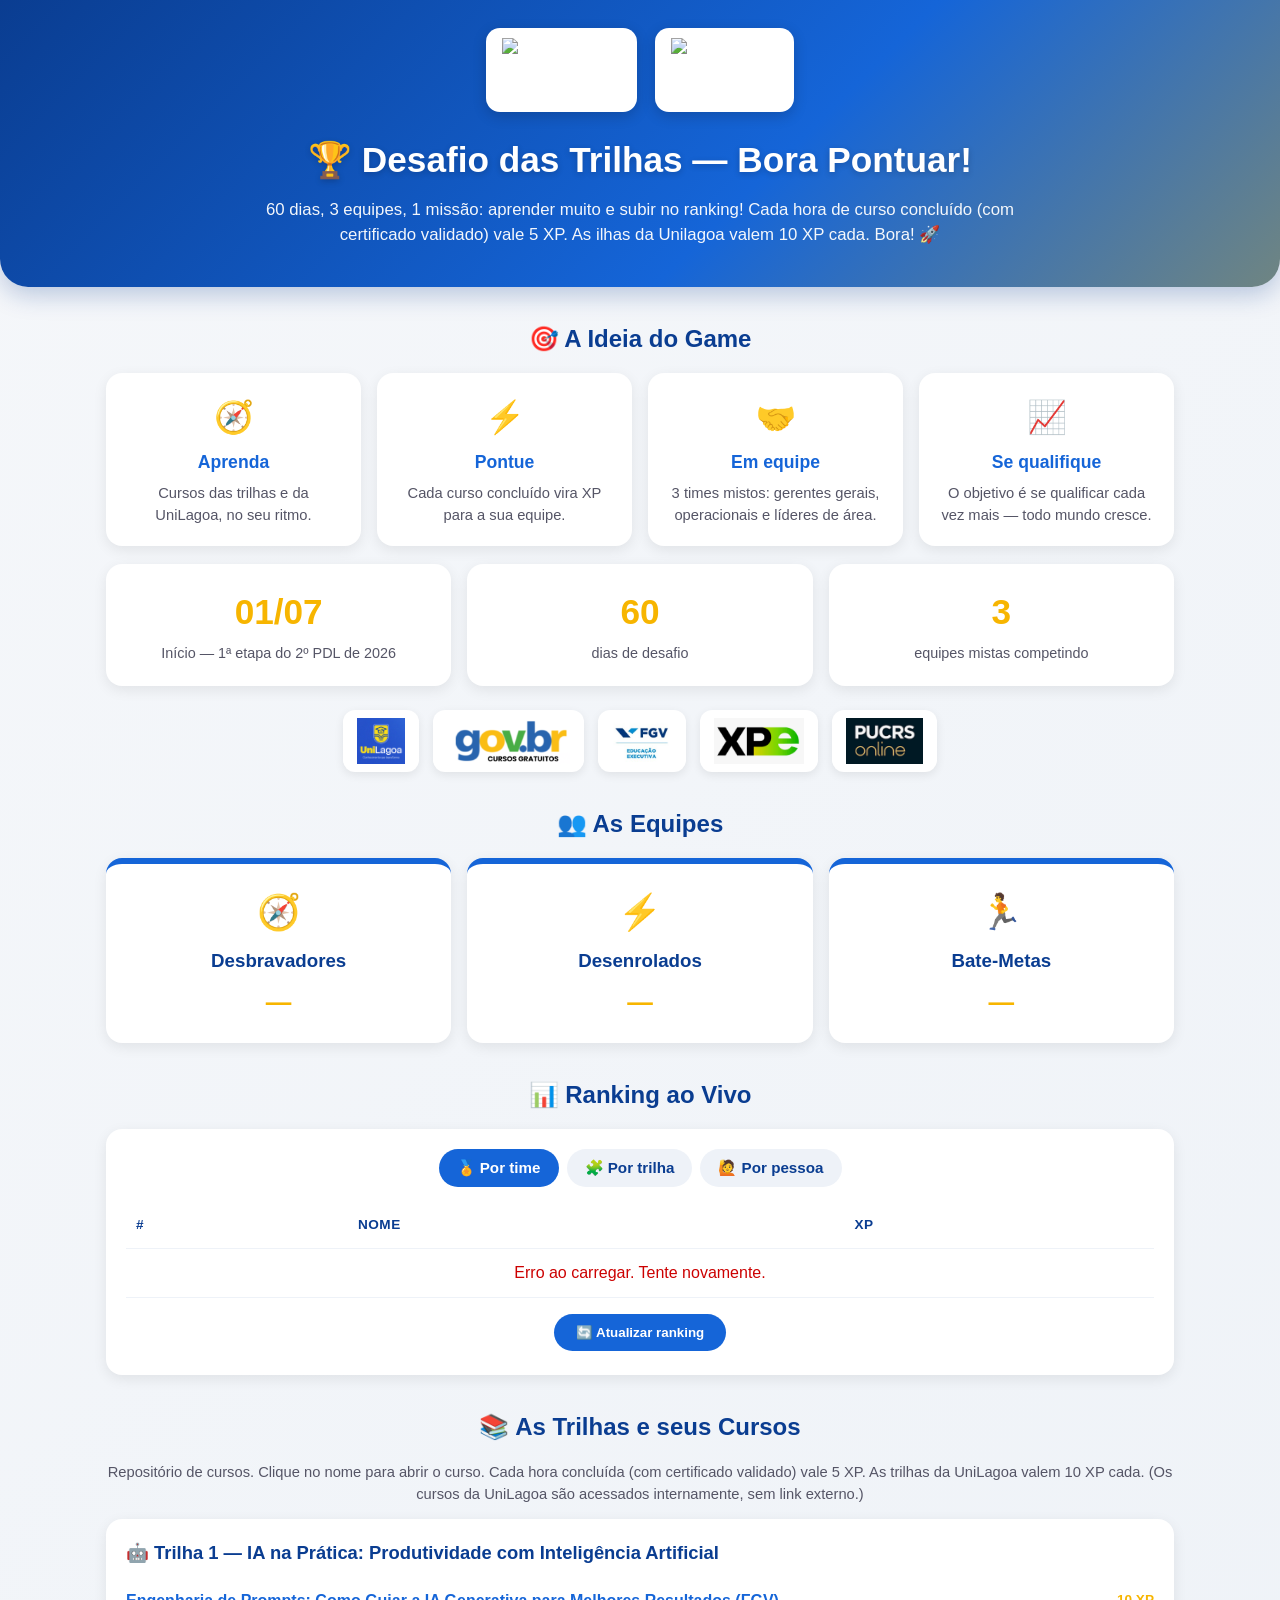
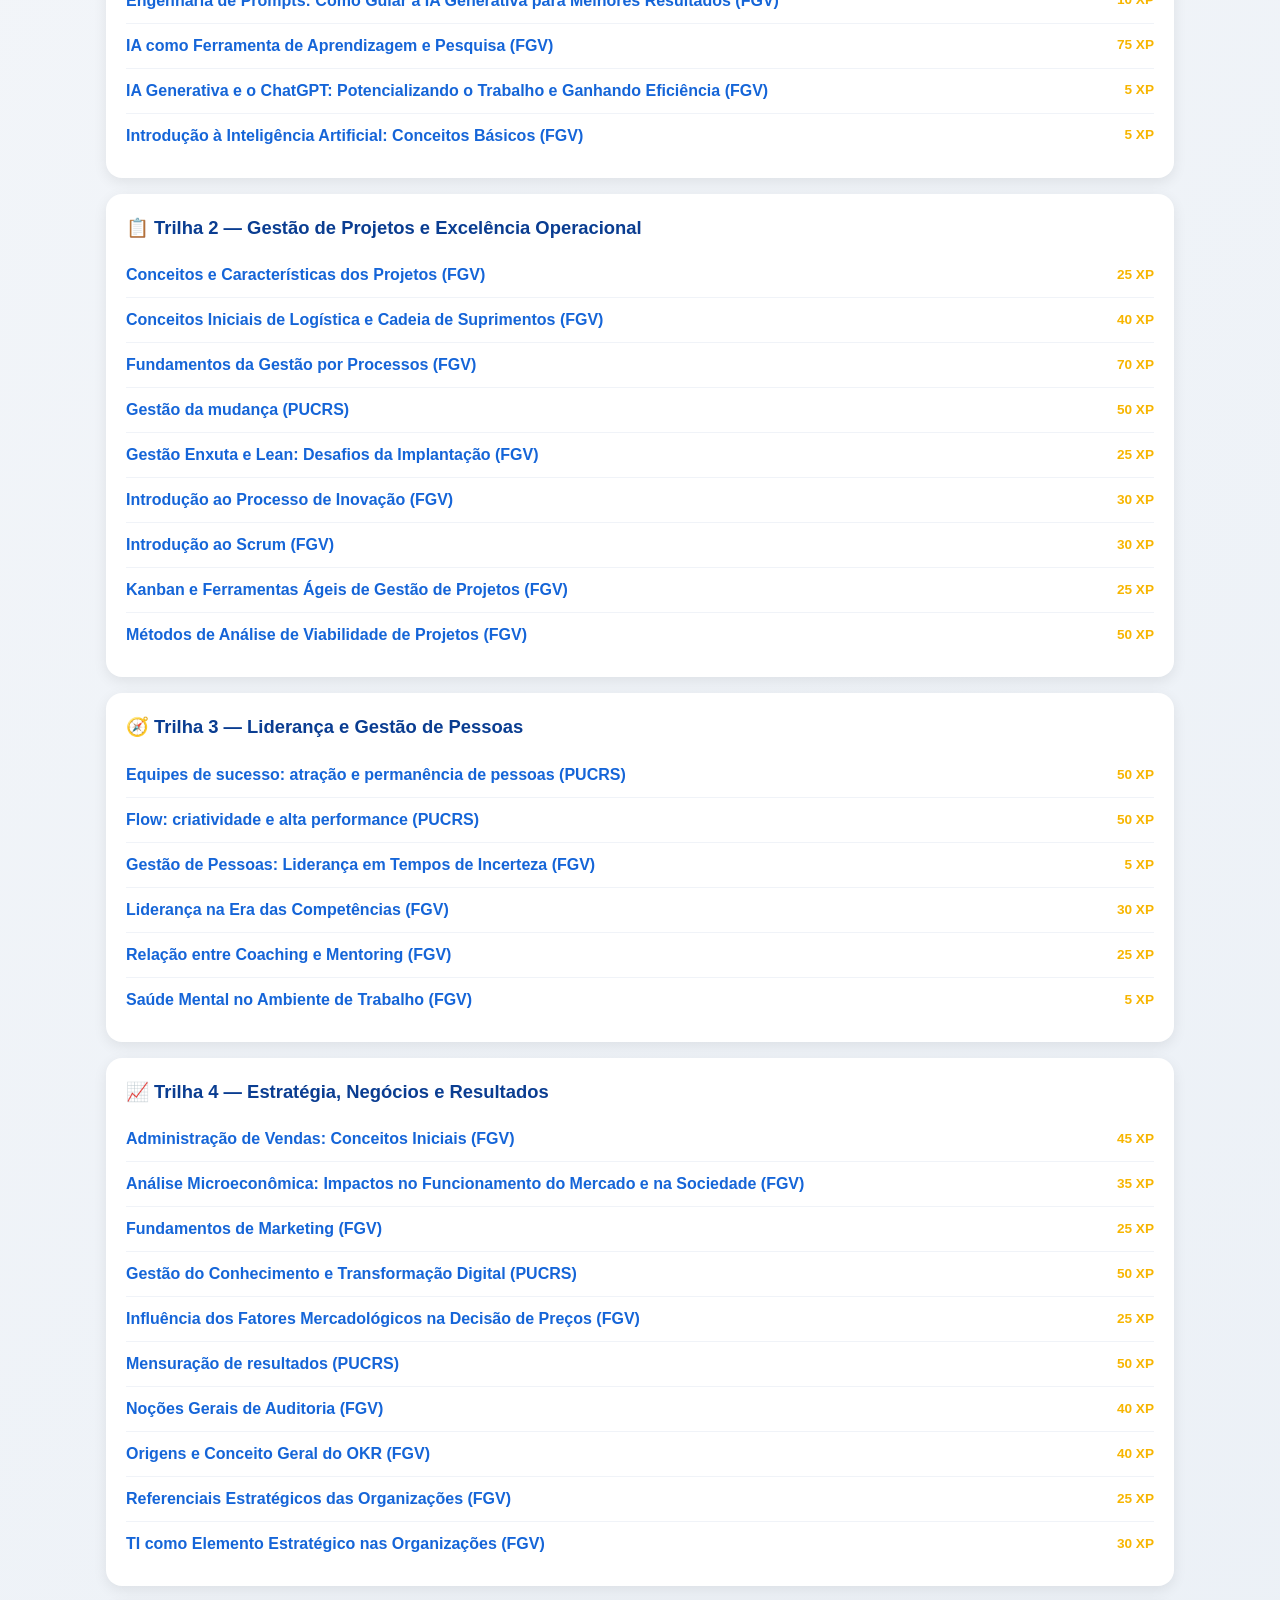
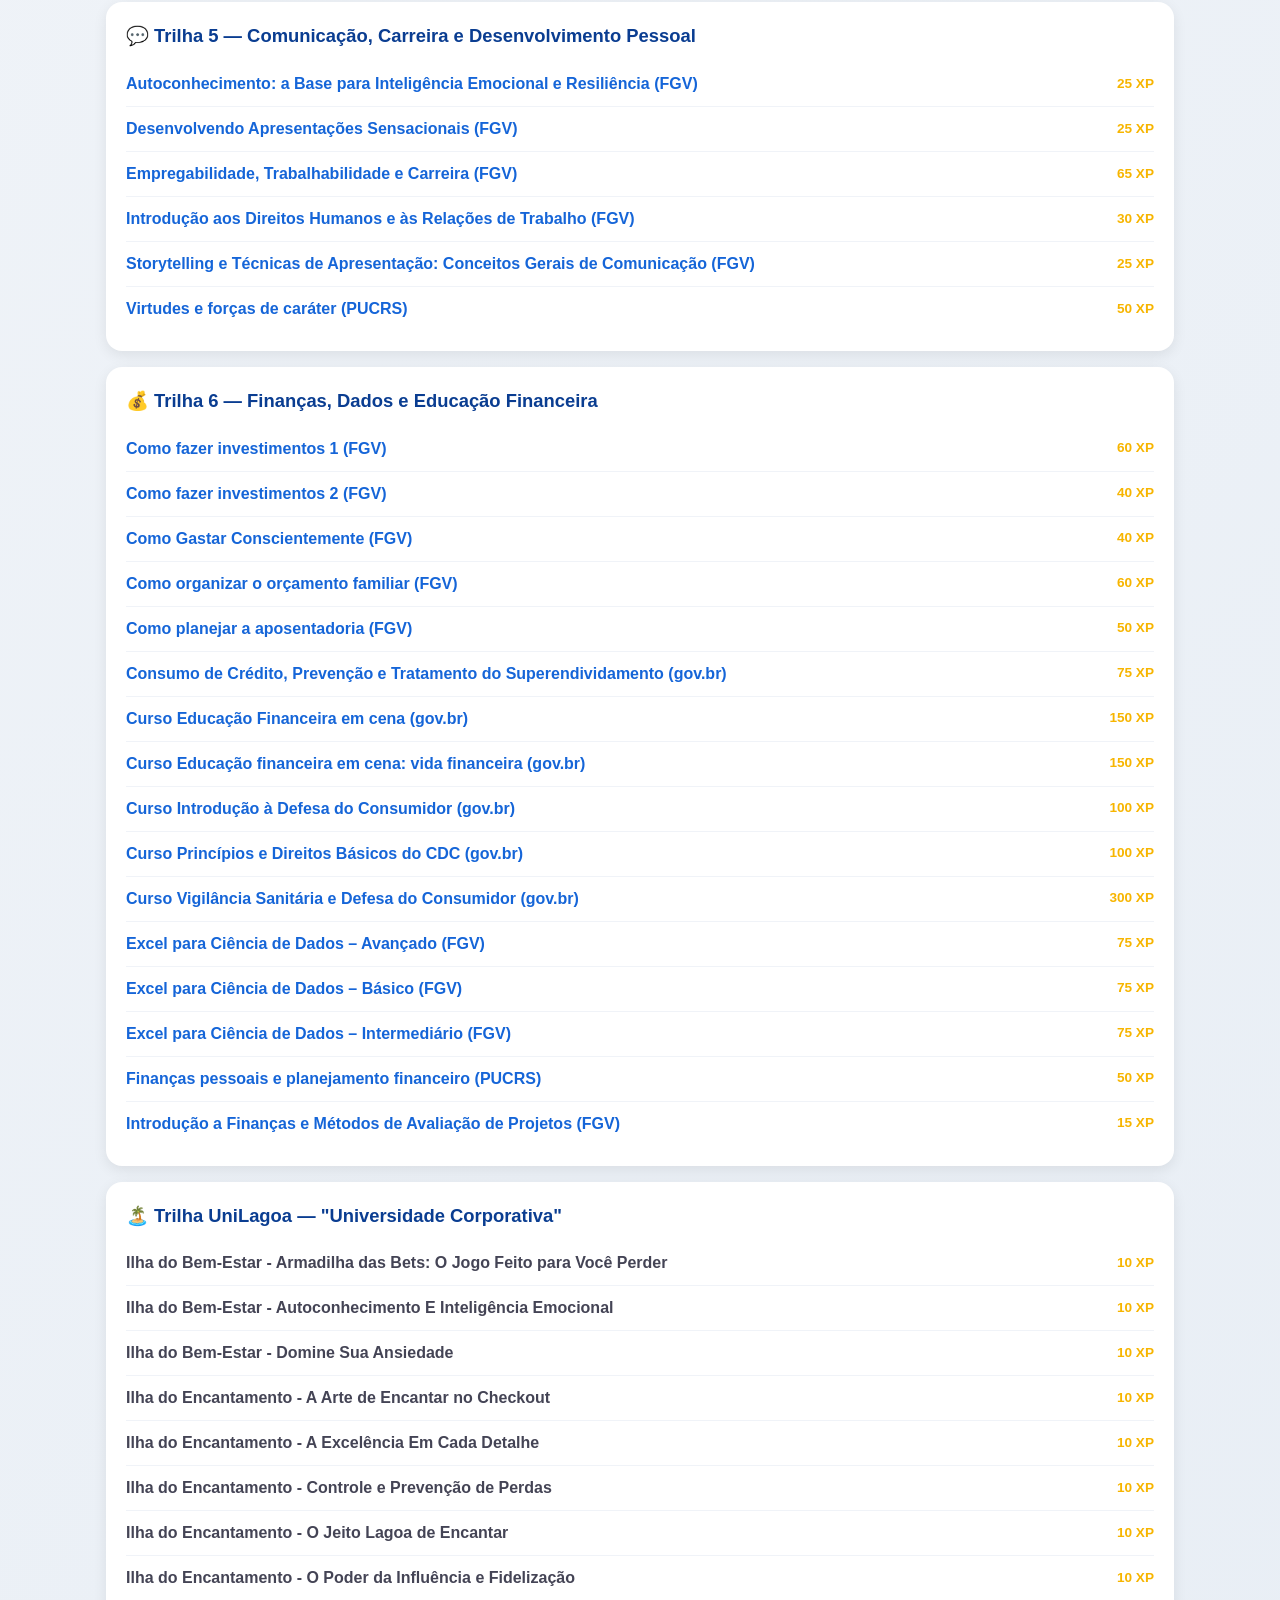
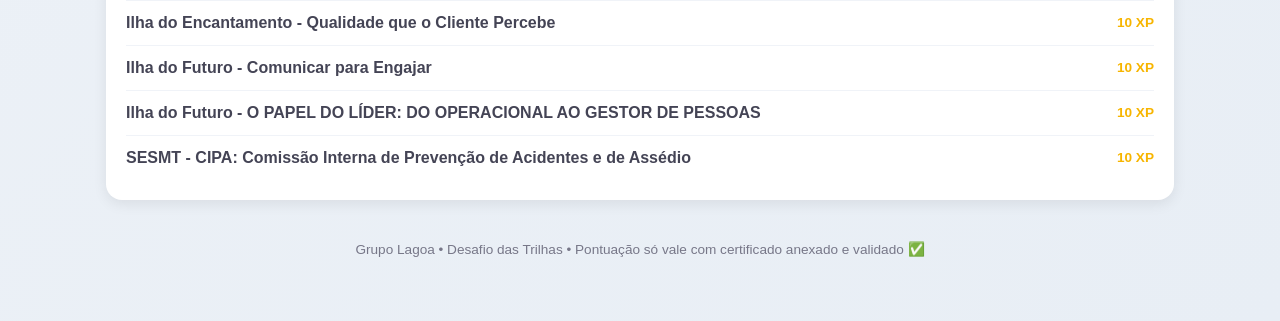
==== Gamificacao_Trilhas.html @ 9380355b "Update Gamificacao_Trilhas.html" ====
<!DOCTYPE html>
<html lang="pt-BR">
<head>
<meta charset="UTF-8">
<meta name="viewport" content="width=device-width, initial-scale=1.0">
<title>🏆 Desafio das Trilhas — Bora Pontuar!</title>
<style>
  * { margin:0; padding:0; box-sizing:border-box; }
  body { font-family:'Segoe UI',Tahoma,Geneva,Verdana,sans-serif; background:linear-gradient(135deg,#f5f7fa 0%,#e8eef5 100%); color:#1f2d3d; line-height:1.5; }
  .wrap { max-width:1100px; margin:0 auto; padding:0 16px 60px; }
  .hero { background:linear-gradient(135deg,#0a3d91 0%,#1565d8 60%,#f7b500 160%); color:#fff; padding:28px 16px 40px; text-align:center; border-radius:0 0 28px 28px; box-shadow:0 8px 24px rgba(10,61,145,.25); }
  .logos-topo { display:flex; justify-content:center; align-items:center; gap:18px; flex-wrap:wrap; margin-bottom:22px; }
  .logos-topo .box { background:#fff; border-radius:14px; padding:10px 16px; box-shadow:0 4px 14px rgba(0,0,0,.18); display:flex; align-items:center; }
  .logos-topo img { height:64px; width:auto; display:block; }
  .hero h1 { font-size:2.2rem; margin-bottom:10px; text-shadow:0 2px 6px rgba(0,0,0,.2); }
  .hero p { font-size:1.05rem; max-width:760px; margin:0 auto; opacity:.95; }
  section { margin-top:34px; }
  h2 { font-size:1.5rem; color:#0a3d91; margin-bottom:16px; text-align:center; }
  .cards { display:grid; grid-template-columns:repeat(auto-fit,minmax(200px,1fr)); gap:16px; }
  .card { background:#fff; border-radius:16px; padding:20px; box-shadow:0 4px 14px rgba(0,0,0,.08); text-align:center; transition:transform .15s; }
  .card:hover { transform:translateY(-4px); }
  .card .ico { font-size:2rem; }
  .card h3 { color:#1565d8; margin:8px 0 6px; font-size:1.1rem; }
  .card p { font-size:.92rem; color:#556; }
  .nums { display:grid; grid-template-columns:repeat(3,1fr); gap:16px; text-align:center; }
  .num { background:#fff; border-radius:16px; padding:22px 12px; box-shadow:0 4px 14px rgba(0,0,0,.08); }
  .num .big { font-size:2.2rem; font-weight:800; color:#f7b500; }
  .num .lbl { font-size:.9rem; color:#556; margin-top:4px; }
  .marcas { display:flex; justify-content:center; align-items:center; gap:14px; flex-wrap:wrap; margin-top:24px; }
  .marca { background:#fff; border-radius:12px; padding:8px 14px; box-shadow:0 3px 10px rgba(0,0,0,.08); display:flex; align-items:center; min-height:60px; }
  .marca img { height:46px; width:auto; display:block; }
  .equipes { display:grid; grid-template-columns:repeat(auto-fit,minmax(220px,1fr)); gap:16px; }
  .eq { background:#fff; border-radius:16px; padding:22px; text-align:center; box-shadow:0 4px 14px rgba(0,0,0,.08); border-top:6px solid #1565d8; }
  .eq .ico { font-size:2.2rem; }
  .eq h3 { color:#0a3d91; margin:8px 0; }
  .eq .xp { font-size:1.6rem; font-weight:800; color:#f7b500; }
  .rank-box { background:#fff; border-radius:16px; padding:20px; box-shadow:0 4px 14px rgba(0,0,0,.08); }
  .tabs { display:flex; gap:8px; justify-content:center; margin-bottom:16px; flex-wrap:wrap; }
  .tab { background:#eef2f8; border:none; padding:10px 18px; border-radius:20px; cursor:pointer; font-weight:600; color:#0a3d91; font-size:.95rem; }
  .tab.ativo { background:#1565d8; color:#fff; }
  table { width:100%; border-collapse:collapse; }
  th,td { padding:12px 10px; text-align:left; border-bottom:1px solid #eef2f8; }
  th { color:#0a3d91; font-size:.85rem; text-transform:uppercase; letter-spacing:.5px; }
  td.xp { font-weight:700; color:#f7b500; text-align:right; }
  .atualizar { display:block; margin:16px auto 4px; background:#1565d8; color:#fff; border:none; padding:11px 22px; border-radius:22px; cursor:pointer; font-weight:600; }
  .atu-info { text-align:center; font-size:.82rem; color:#889; }
  .trilha { background:#fff; border-radius:16px; padding:20px; box-shadow:0 4px 14px rgba(0,0,0,.08); margin-bottom:16px; }
  .trilha h3 { color:#0a3d91; margin-bottom:12px; font-size:1.15rem; }
  .curso { display:flex; justify-content:space-between; align-items:center; padding:10px 0; border-bottom:1px solid #f0f3f8; gap:12px; }
  .curso:last-child { border-bottom:none; }
  .curso a { color:#1565d8; text-decoration:none; font-weight:600; }
  .curso a:hover { text-decoration:underline; }
  .curso .nolink { color:#445; font-weight:600; }
  .curso .pts { font-size:.85rem; color:#f7b500; font-weight:700; white-space:nowrap; }
  .obs { font-size:.92rem; color:#556; text-align:center; margin-bottom:14px; }
  footer { text-align:center; margin-top:40px; font-size:.85rem; color:#778; }
</style>
</head>
<body>
  <div class="hero">
    <div class="logos-topo">
      <div class="box"><img src="logo-lag-atacadao.png" alt="LAG Atacadão"></div>
      <div class="box"><img src="logo-super-lagoa.png" alt="Super Lagoa"></div>
    </div>
    <h1>🏆 Desafio das Trilhas — Bora Pontuar!</h1>
    <p>60 dias, 3 equipes, 1 missão: aprender muito e subir no ranking! Cada hora de curso concluído (com certificado validado) vale 5 XP. As ilhas da Unilagoa valem 10 XP cada. Bora! 🚀</p>
  </div>

  <div class="wrap">
    <section>
      <h2>🎯 A Ideia do Game</h2>
      <div class="cards">
        <div class="card"><div class="ico">🧭</div><h3>Aprenda</h3><p>Cursos das trilhas e da UniLagoa, no seu ritmo.</p></div>
        <div class="card"><div class="ico">⚡</div><h3>Pontue</h3><p>Cada curso concluído vira XP para a sua equipe.</p></div>
        <div class="card"><div class="ico">🤝</div><h3>Em equipe</h3><p>3 times mistos: gerentes gerais, operacionais e líderes de área.</p></div>
        <div class="card"><div class="ico">📈</div><h3>Se qualifique</h3><p>O objetivo é se qualificar cada vez mais — todo mundo cresce.</p></div>
      </div>
      <div class="nums" style="margin-top:18px">
        <div class="num"><div class="big">01/07</div><div class="lbl">Início — 1ª etapa do 2º PDL de 2026</div></div>
        <div class="num"><div class="big">60</div><div class="lbl">dias de desafio</div></div>
        <div class="num"><div class="big">3</div><div class="lbl">equipes mistas competindo</div></div>
      </div>
      <div class="marcas">
        <div class="marca"><img src="logo-unilagoa.png" alt="UniLagoa"></div>
        <div class="marca"><img src="logo-fgv.png" alt="FGV Educação Executiva"></div>
        <div class="marca"><img src="logo-govbr.png" alt="gov.br Cursos Gratuitos"></div>
        <div class="marca"><img src="logo-xp-educacao.png" alt="XP Educação"></div>
        <div class="marca"><img src="logo-pucrs.png" alt="PUCRS online"></div>
      </div>
    </section>

    <section>
      <h2>👥 As Equipes</h2>
      <div class="equipes">
        <div class="eq"><div class="ico">🧭</div><h3>Desbravadores</h3><div class="xp" id="card-Desbravadores">—</div></div>
        <div class="eq"><div class="ico">⚡</div><h3>Desenrolados</h3><div class="xp" id="card-Desenrolados">—</div></div>
        <div class="eq"><div class="ico">🏃</div><h3>Bate-Metas</h3><div class="xp" id="card-Bate-Metas">—</div></div>
      </div>
    </section>

    <section>
      <h2>📊 Ranking ao Vivo</h2>
      <div class="rank-box">
        <div class="tabs">
          <button class="tab ativo" id="tab-time" onclick="trocarAba('time')">🏅 Por time</button>
          <button class="tab" id="tab-trilha" onclick="trocarAba('trilha')">🧩 Por trilha</button>
          <button class="tab" id="tab-pessoa" onclick="trocarAba('pessoa')">🙋 Por pessoa</button>
        </div>
        <table>
          <thead><tr><th>#</th><th>Nome</th><th class="xp">XP</th></tr></thead>
          <tbody id="rank-corpo"><tr><td colspan="3" style="text-align:center;color:#889">Carregando ranking...</td></tr></tbody>
        </table>
        <button class="atualizar" onclick="carregarRanking()">🔄 Atualizar ranking</button>
        <div class="atu-info" id="atu-info"></div>
      </div>
    </section>

    <section>
      <h2>📚 As Trilhas e seus Cursos</h2>
      <p class="obs">Repositório de cursos. Clique no nome para abrir o curso. Cada hora concluída (com certificado validado) vale 5 XP. As trilhas da UniLagoa valem 10 XP cada. (Os cursos da UniLagoa são acessados internamente, sem link externo.)</p>

      <div class="trilha">
        <h3>🤖 Trilha 1 — IA na Prática: Produtividade com Inteligência Artificial</h3>
        <div class="curso"><a href="https://educacao-executiva.fgv.br/cursos/online/curta-media-duracao-online/engenharia-de-prompts-como-guiar-ia-generativa-para-melhores-resultados" target="_blank">Engenharia de Prompts: Como Guiar a IA Generativa para Melhores Resultados (FGV)</a><span class="pts">10 XP</span></div>
        <div class="curso"><a href="https://educacao-executiva.fgv.br/cursos/online/curta-media-duracao-online/ia-como-ferramenta-de-aprendizagem-e-pesquisa" target="_blank">IA como Ferramenta de Aprendizagem e Pesquisa (FGV)</a><span class="pts">75 XP</span></div>
        <div class="curso"><a href="https://educacao-executiva.fgv.br/cursos/online/curta-media-duracao-online/ia-generativa-e-o-chatgpt-potencializando-o-trabalho-e-ganhando-eficiencia" target="_blank">IA Generativa e o ChatGPT: Potencializando o Trabalho e Ganhando Eficiência (FGV)</a><span class="pts">5 XP</span></div>
        <div class="curso"><a href="https://educacao-executiva.fgv.br/cursos/online/curta-media-duracao-online/introducao-inteligencia-artificial-conceitos-basicos" target="_blank">Introdução à Inteligência Artificial: Conceitos Básicos (FGV)</a><span class="pts">5 XP</span></div>
      </div>

      <div class="trilha">
        <h3>📋 Trilha 2 — Gestão de Projetos e Excelência Operacional</h3>
        <div class="curso"><a href="https://educacao-executiva.fgv.br/cursos/online/curta-media-duracao-online/conceitos-e-caracteristicas-dos-projetos" target="_blank">Conceitos e Características dos Projetos (FGV)</a><span class="pts">25 XP</span></div>
        <div class="curso"><a href="https://educacao-executiva.fgv.br/cursos/online/curta-media-duracao-online/conceitos-iniciais-de-logistica-e-cadeia-de-suprimentos" target="_blank">Conceitos Iniciais de Logística e Cadeia de Suprimentos (FGV)</a><span class="pts">40 XP</span></div>
        <div class="curso"><a href="https://educacao-executiva.fgv.br/cursos/online/curta-media-duracao-online/fundamentos-da-gestao-por-processos" target="_blank">Fundamentos da Gestão por Processos (FGV)</a><span class="pts">70 XP</span></div>
        <div class="curso"><a href="https://online.pucrs.br/formacao-gratuita/gestao-da-mudanca" target="_blank">Gestão da mudança (PUCRS)</a><span class="pts">50 XP</span></div>
        <div class="curso"><a href="https://educacao-executiva.fgv.br/cursos/online/curta-media-duracao-online/gestao-enxuta-e-lean-desafios-da-implantacao" target="_blank">Gestão Enxuta e Lean: Desafios da Implantação (FGV)</a><span class="pts">25 XP</span></div>
        <div class="curso"><a href="https://educacao-executiva.fgv.br/cursos/online/curta-media-duracao-online/introducao-ao-processo-de-inovacao" target="_blank">Introdução ao Processo de Inovação (FGV)</a><span class="pts">30 XP</span></div>
        <div class="curso"><a href="https://educacao-executiva.fgv.br/cursos/online/curta-media-duracao-online/introducao-ao-scrum" target="_blank">Introdução ao Scrum (FGV)</a><span class="pts">30 XP</span></div>
        <div class="curso"><a href="https://educacao-executiva.fgv.br/cursos/online/curta-media-duracao-online/kanban-e-ferramentas-ageis-de-gestao-de-projetos" target="_blank">Kanban e Ferramentas Ágeis de Gestão de Projetos (FGV)</a><span class="pts">25 XP</span></div>
        <div class="curso"><a href="https://educacao-executiva.fgv.br/cursos/online/curta-media-duracao-online/metodos-de-analise-de-viabilidade-de-projetos" target="_blank">Métodos de Análise de Viabilidade de Projetos (FGV)</a><span class="pts">50 XP</span></div>
      </div>

      <div class="trilha">
        <h3>🧭 Trilha 3 — Liderança e Gestão de Pessoas</h3>
        <div class="curso"><a href="https://online.pucrs.br/formacao-gratuita/equipes-de-sucesso" target="_blank">Equipes de sucesso: atração e permanência de pessoas (PUCRS)</a><span class="pts">50 XP</span></div>
        <div class="curso"><a href="https://online.pucrs.br/formacao-gratuita/flow-criatividade-e-alta-performance" target="_blank">Flow: criatividade e alta performance (PUCRS)</a><span class="pts">50 XP</span></div>
        <div class="curso"><a href="https://educacao-executiva.fgv.br/cursos/online/curta-media-duracao-online/gestao-de-pessoas-lideranca-em-tempos-de-incerteza" target="_blank">Gestão de Pessoas: Liderança em Tempos de Incerteza (FGV)</a><span class="pts">5 XP</span></div>
        <div class="curso"><a href="https://educacao-executiva.fgv.br/cursos/online/curta-media-duracao-online/lideranca-na-era-das-competencias" target="_blank">Liderança na Era das Competências (FGV)</a><span class="pts">30 XP</span></div>
        <div class="curso"><a href="https://educacao-executiva.fgv.br/cursos/online/curta-media-duracao-online/relacao-entre-coaching-e-mentoring" target="_blank">Relação entre Coaching e Mentoring (FGV)</a><span class="pts">25 XP</span></div>
        <div class="curso"><a href="https://educacao-executiva.fgv.br/cursos/online/curta-media-duracao-online/saude-mental-no-ambiente-de-trabalho" target="_blank">Saúde Mental no Ambiente de Trabalho (FGV)</a><span class="pts">5 XP</span></div>
      </div>

      <div class="trilha">
        <h3>📈 Trilha 4 — Estratégia, Negócios e Resultados</h3>
        <div class="curso"><a href="https://educacao-executiva.fgv.br/cursos/online/curta-media-duracao-online/administracao-de-vendas-conceitos-iniciais" target="_blank">Administração de Vendas: Conceitos Iniciais (FGV)</a><span class="pts">45 XP</span></div>
        <div class="curso"><a href="https://educacao-executiva.fgv.br/cursos/online/curta-media-duracao-online/analise-microeconomica-impactos-no-funcionamento-do-mercado-e-na-sociedade" target="_blank">Análise Microeconômica: Impactos no Funcionamento do Mercado e na Sociedade (FGV)</a><span class="pts">35 XP</span></div>
        <div class="curso"><a href="https://educacao-executiva.fgv.br/cursos/online/curta-media-duracao-online/fundamentos-de-marketing" target="_blank">Fundamentos de Marketing (FGV)</a><span class="pts">25 XP</span></div>
        <div class="curso"><a href="https://online.pucrs.br/formacao-gratuita/gestao-conhecimento-transformacao-digital" target="_blank">Gestão do Conhecimento e Transformação Digital (PUCRS)</a><span class="pts">50 XP</span></div>
        <div class="curso"><a href="https://educacao-executiva.fgv.br/cursos/online/curta-media-duracao-online/influencia-dos-fatores-mercadologicos-na-decisao-de-precos" target="_blank">Influência dos Fatores Mercadológicos na Decisão de Preços (FGV)</a><span class="pts">25 XP</span></div>
        <div class="curso"><a href="https://online.pucrs.br/formacao-gratuita/mensuracao-de-resultados" target="_blank">Mensuração de resultados (PUCRS)</a><span class="pts">50 XP</span></div>
        <div class="curso"><a href="https://educacao-executiva.fgv.br/cursos/online/curta-media-duracao-online/nocoes-gerais-de-auditoria" target="_blank">Noções Gerais de Auditoria (FGV)</a><span class="pts">40 XP</span></div>
        <div class="curso"><a href="https://educacao-executiva.fgv.br/cursos/online/curta-media-duracao-online/origens-e-conceito-geral-do-okr" target="_blank">Origens e Conceito Geral do OKR (FGV)</a><span class="pts">40 XP</span></div>
        <div class="curso"><a href="https://educacao-executiva.fgv.br/cursos/online/curta-media-duracao-online/referenciais-estrategicos-das-organizacoes" target="_blank">Referenciais Estratégicos das Organizações (FGV)</a><span class="pts">25 XP</span></div>
        <div class="curso"><a href="https://educacao-executiva.fgv.br/cursos/online/curta-media-duracao-online/ti-como-elemento-estrategico-nas-organizacoes" target="_blank">TI como Elemento Estratégico nas Organizações (FGV)</a><span class="pts">30 XP</span></div>
      </div>

      <div class="trilha">
        <h3>💬 Trilha 5 — Comunicação, Carreira e Desenvolvimento Pessoal</h3>
        <div class="curso"><a href="https://educacao-executiva.fgv.br/cursos/online/curta-media-duracao-online/autoconhecimento-base-para-inteligencia-emocional-e-resiliencia" target="_blank">Autoconhecimento: a Base para Inteligência Emocional e Resiliência (FGV)</a><span class="pts">25 XP</span></div>
        <div class="curso"><a href="https://educacao-executiva.fgv.br/cursos/online/curta-media-duracao-online/desenvolvendo-apresentacoes-sensacionais" target="_blank">Desenvolvendo Apresentações Sensacionais (FGV)</a><span class="pts">25 XP</span></div>
        <div class="curso"><a href="https://educacao-executiva.fgv.br/cursos/online/curta-media-duracao-online/empregabilidade-trabalhabilidade-e-carreira" target="_blank">Empregabilidade, Trabalhabilidade e Carreira (FGV)</a><span class="pts">65 XP</span></div>
        <div class="curso"><a href="https://educacao-executiva.fgv.br/cursos/online/curta-media-duracao-online/introducao-aos-direitos-humanos-e-relacoes-de-trabalho" target="_blank">Introdução aos Direitos Humanos e às Relações de Trabalho (FGV)</a><span class="pts">30 XP</span></div>
        <div class="curso"><a href="https://educacao-executiva.fgv.br/cursos/online/curta-media-duracao-online/storytelling-e-tecnicas-de-apresentacao-conceitos-gerais-de-comunicacao" target="_blank">Storytelling e Técnicas de Apresentação: Conceitos Gerais de Comunicação (FGV)</a><span class="pts">25 XP</span></div>
        <div class="curso"><a href="https://online.pucrs.br/formacao-gratuita/virtudes-e-forcas-de-carater" target="_blank">Virtudes e forças de caráter (PUCRS)</a><span class="pts">50 XP</span></div>
      </div>

      <div class="trilha">
        <h3>💰 Trilha 6 — Finanças, Dados e Educação Financeira</h3>
        <div class="curso"><a href="https://educacao-executiva.fgv.br/cursos/online/curta-media-duracao-online/como-fazer-investimentos-1" target="_blank">Como fazer investimentos 1 (FGV)</a><span class="pts">60 XP</span></div>
        <div class="curso"><a href="https://educacao-executiva.fgv.br/cursos/online/curta-media-duracao-online/como-fazer-investimentos-2" target="_blank">Como fazer investimentos 2 (FGV)</a><span class="pts">40 XP</span></div>
        <div class="curso"><a href="https://educacao-executiva.fgv.br/cursos/online/curta-media-duracao-online/como-gastar-conscientemente" target="_blank">Como Gastar Conscientemente (FGV)</a><span class="pts">40 XP</span></div>
        <div class="curso"><a href="https://educacao-executiva.fgv.br/cursos/online/curta-media-duracao-online/como-organizar-o-orcamento-familiar" target="_blank">Como organizar o orçamento familiar (FGV)</a><span class="pts">60 XP</span></div>
        <div class="curso"><a href="https://educacao-executiva.fgv.br/cursos/online/curta-media-duracao-online/como-planejar-aposentadoria" target="_blank">Como planejar a aposentadoria (FGV)</a><span class="pts">50 XP</span></div>
        <div class="curso"><a href="https://www.gov.br/mj/pt-br/assuntos/seus-direitos/consumidor/escola-nacional-endc/cursos-endc/Curso-consumo-de-credito-prevencao-e-tratamento-do-superendividamento" target="_blank">Consumo de Crédito, Prevenção e Tratamento do Superendividamento (gov.br)</a><span class="pts">75 XP</span></div>
        <div class="curso"><a href="https://www.gov.br/mj/pt-br/assuntos/seus-direitos/consumidor/escola-nacional-endc/cursos-endc/Curso-educacao-financeira-em-cena-vida-financeira" target="_blank">Curso Educação Financeira em cena (gov.br)</a><span class="pts">150 XP</span></div>
        <div class="curso"><a href="https://www.gov.br/mj/pt-br/assuntos/seus-direitos/consumidor/escola-nacional-endc/cursos-endc/Curso-Educacao-financeira-em-cena" target="_blank">Curso Educação financeira em cena: vida financeira (gov.br)</a><span class="pts">150 XP</span></div>
        <div class="curso"><a href="https://www.gov.br/mj/pt-br/assuntos/seus-direitos/consumidor/escola-nacional-endc/cursos-endc/curso-introducao-a-defesa-do-consumidor" target="_blank">Curso Introdução à Defesa do Consumidor (gov.br)</a><span class="pts">100 XP</span></div>
        <div class="curso"><a href="https://www.gov.br/mj/pt-br/assuntos/seus-direitos/consumidor/escola-nacional-endc/cursos-endc/curso-principios-e-direitos-basicos-do-cdc" target="_blank">Curso Princípios e Direitos Básicos do CDC (gov.br)</a><span class="pts">100 XP</span></div>
        <div class="curso"><a href="https://www.gov.br/mj/pt-br/assuntos/seus-direitos/consumidor/escola-nacional-endc/cursos-endc/curso-vigilancia-sanitaria-e-defesa-do-consumidor" target="_blank">Curso Vigilância Sanitária e Defesa do Consumidor (gov.br)</a><span class="pts">300 XP</span></div>
        <div class="curso"><a href="https://educacao-executiva.fgv.br/cursos/online/curta-media-duracao-online/excel-para-ciencia-de-dados-avancado" target="_blank">Excel para Ciência de Dados – Avançado (FGV)</a><span class="pts">75 XP</span></div>
        <div class="curso"><a href="https://educacao-executiva.fgv.br/cursos/online/curta-media-duracao-online/excel-para-ciencia-de-dados-basico" target="_blank">Excel para Ciência de Dados – Básico (FGV)</a><span class="pts">75 XP</span></div>
        <div class="curso"><a href="https://educacao-executiva.fgv.br/cursos/online/curta-media-duracao-online/excel-para-ciencia-de-dados-intermediario" target="_blank">Excel para Ciência de Dados – Intermediário (FGV)</a><span class="pts">75 XP</span></div>
        <div class="curso"><a href="https://online.pucrs.br/formacao-gratuita/financas-pessoais-e-planejamento-financeiro" target="_blank">Finanças pessoais e planejamento financeiro (PUCRS)</a><span class="pts">50 XP</span></div>
        <div class="curso"><a href="https://educacao-executiva.fgv.br/cursos/online/curta-media-duracao-online/introducao-financas-e-metodos-de-avaliacao-de-projetos" target="_blank">Introdução a Finanças e Métodos de Avaliação de Projetos (FGV)</a><span class="pts">15 XP</span></div>
      </div>

      <div class="trilha">
        <h3>🏝️ Trilha UniLagoa — "Universidade Corporativa"</h3>
        <div class="curso"><span class="nolink">Ilha do Bem-Estar - Armadilha das Bets: O Jogo Feito para Você Perder</span><span class="pts">10 XP</span></div>
        <div class="curso"><span class="nolink">Ilha do Bem-Estar - Autoconhecimento E Inteligência Emocional</span><span class="pts">10 XP</span></div>
        <div class="curso"><span class="nolink">Ilha do Bem-Estar - Domine Sua Ansiedade</span><span class="pts">10 XP</span></div>
        <div class="curso"><span class="nolink">Ilha do Encantamento - A Arte de Encantar no Checkout</span><span class="pts">10 XP</span></div>
        <div class="curso"><span class="nolink">Ilha do Encantamento - A Excelência Em Cada Detalhe</span><span class="pts">10 XP</span></div>
        <div class="curso"><span class="nolink">Ilha do Encantamento - Controle e Prevenção de Perdas</span><span class="pts">10 XP</span></div>
        <div class="curso"><span class="nolink">Ilha do Encantamento - O Jeito Lagoa de Encantar</span><span class="pts">10 XP</span></div>
        <div class="curso"><span class="nolink">Ilha do Encantamento - O Poder da Influência e Fidelização</span><span class="pts">10 XP</span></div>
        <div class="curso"><span class="nolink">Ilha do Encantamento - Qualidade que o Cliente Percebe</span><span class="pts">10 XP</span></div>
        <div class="curso"><span class="nolink">Ilha do Futuro - Comunicar para Engajar</span><span class="pts">10 XP</span></div>
        <div class="curso"><span class="nolink">Ilha do Futuro - O PAPEL DO LÍDER: DO OPERACIONAL AO GESTOR DE PESSOAS</span><span class="pts">10 XP</span></div>
        <div class="curso"><span class="nolink">SESMT - CIPA: Comissão Interna de Prevenção de Acidentes e de Assédio</span><span class="pts">10 XP</span></div>
      </div>
    </section>

    <footer>Grupo Lagoa • Desafio das Trilhas • Pontuação só vale com certificado anexado e validado ✅</footer>
  </div>

<script>
  var API_URL = 'https://script.google.com/macros/s/AKfycbxgDpv2EbCx5D1U0vGHrMmSgne6kOKA0P9o89tUEVdhkOOSyfGI2U0EdxbqOFB90Q4xuw/exec';
  var dados = null;
  var abaAtual = 'time';

  function trocarAba(aba){
    abaAtual = aba;
    document.getElementById('tab-time').className = 'tab' + (aba === 'time' ? ' ativo' : '');
    document.getElementById('tab-trilha').className = 'tab' + (aba === 'trilha' ? ' ativo' : '');
    document.getElementById('tab-pessoa').className = 'tab' + (aba === 'pessoa' ? ' ativo' : '');
    renderizar();
  }

  function medalha(i){
    if(i === 0) return '🥇';
    if(i === 1) return '🥈';
    if(i === 2) return '🥉';
    return (i + 1);
  }

  function listaAtual(){
    if(!dados) return [];
    if(abaAtual === 'time') return dados.porEquipe || dados.porTime || [];
    if(abaAtual === 'trilha') return dados.porTrilha || [];
    return dados.porPessoa || [];
  }

  function renderizar(){
    var corpo = document.getElementById('rank-corpo');
    if(!dados){ corpo.innerHTML = '<tr><td colspan="3" style="text-align:center;color:#889">Carregando...</td></tr>'; return; }
    var lista = listaAtual();
    if(!lista.length){ corpo.innerHTML = '<tr><td colspan="3" style="text-align:center;color:#889">Sem dados ainda.</td></tr>'; return; }
    var html = '';
    for(var i = 0; i < lista.length; i++){
      html += '<tr><td>' + medalha(i) + '</td><td>' + lista[i].nome + '</td><td class="xp">' + lista[i].xp + '</td></tr>';
    }
    corpo.innerHTML = html;
  }

  function atualizarCards(){
    var lista = (dados && (dados.porEquipe || dados.porTime)) || [];
    for(var i = 0; i < lista.length; i++){
      var nome = String(lista[i].nome).replace(/[^A-Za-zÀ-ÿ0-9-]/g,'').trim();
      var el = document.getElementById('card-' + nome);
      if(el) el.textContent = lista[i].xp + ' XP';
    }
  }

  function carregarRanking(){
    var corpo = document.getElementById('rank-corpo');
    corpo.innerHTML = '<tr><td colspan="3" style="text-align:center;color:#889">Carregando ranking...</td></tr>';
    fetch(API_URL)
      .then(function(r){ return r.json(); })
      .then(function(j){
        dados = j;
        renderizar();
        atualizarCards();
        document.getElementById('atu-info').textContent = 'Atualizado em ' + new Date().toLocaleString('pt-BR');
      })
      .catch(function(e){
        corpo.innerHTML = '<tr><td colspan="3" style="text-align:center;color:#c00">Erro ao carregar. Tente novamente.</td></tr>';
      });
  }

  carregarRanking();
</script>
</body>
</html>
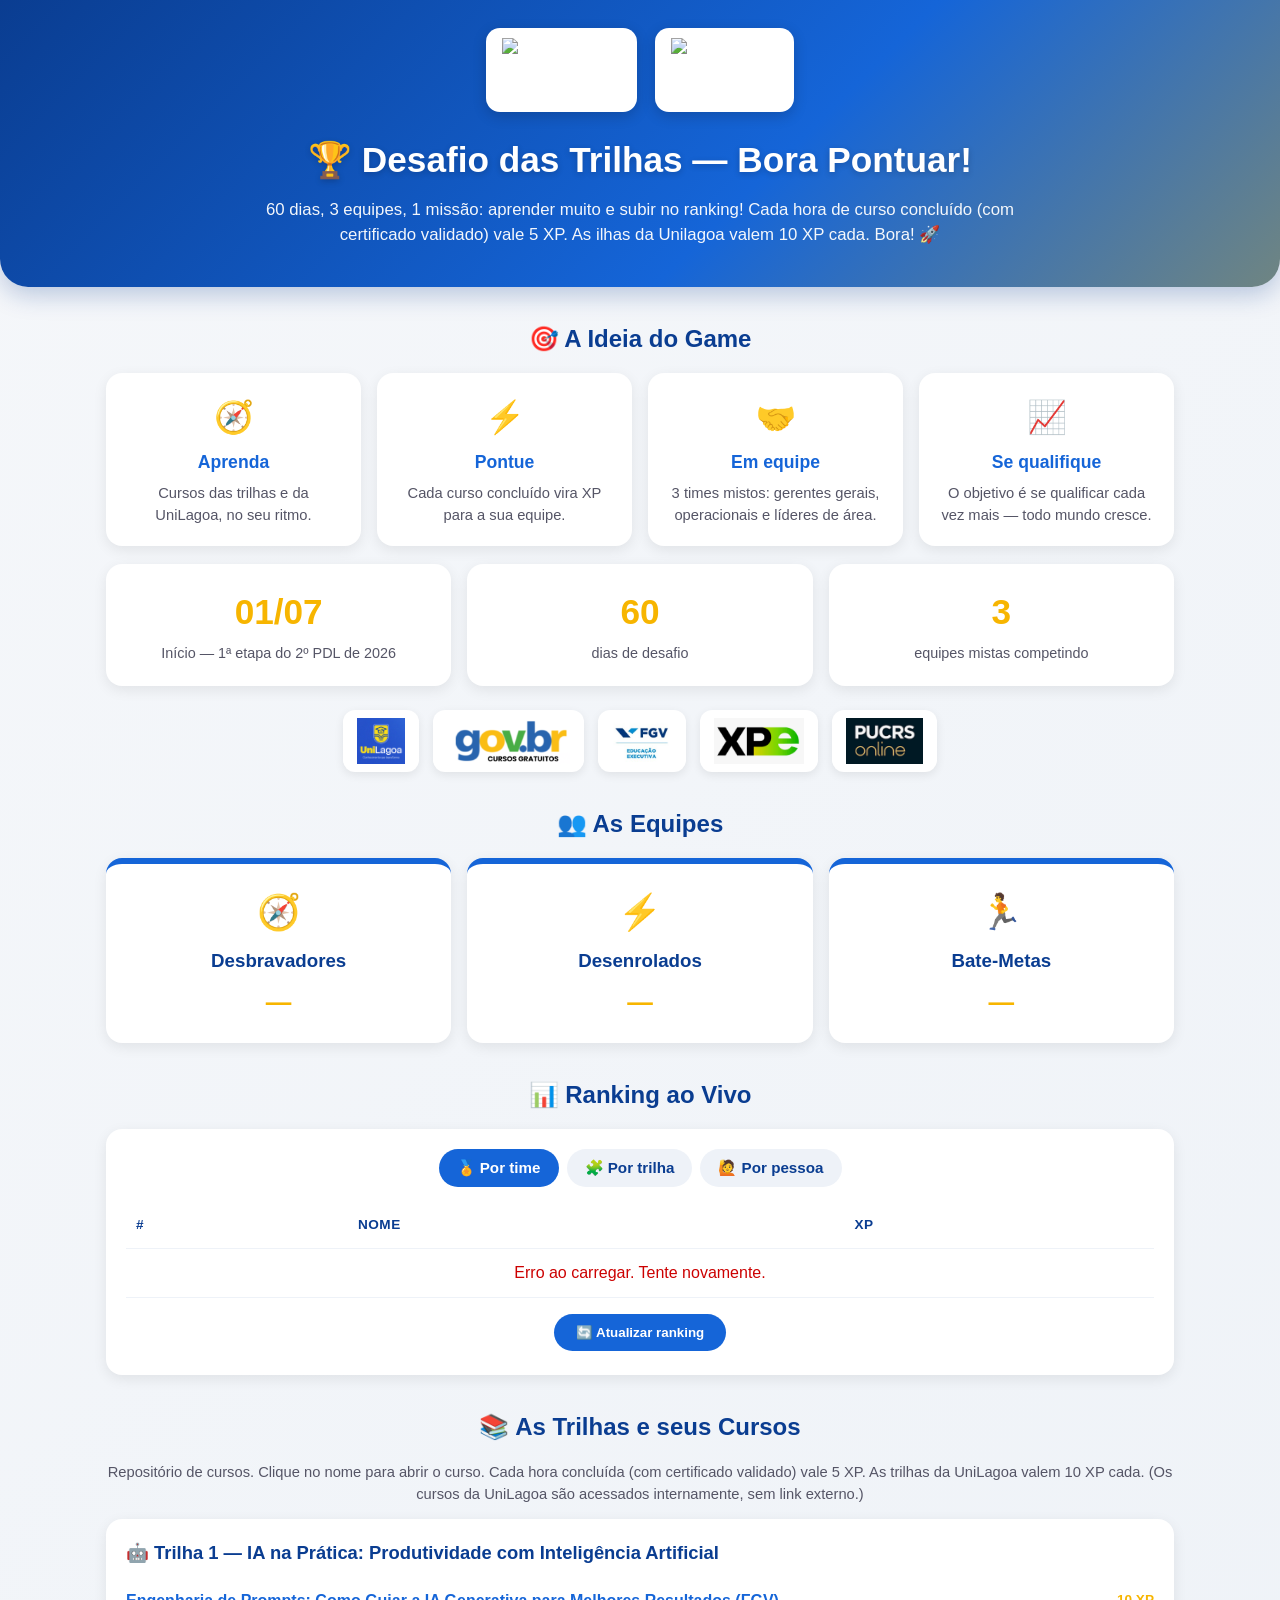
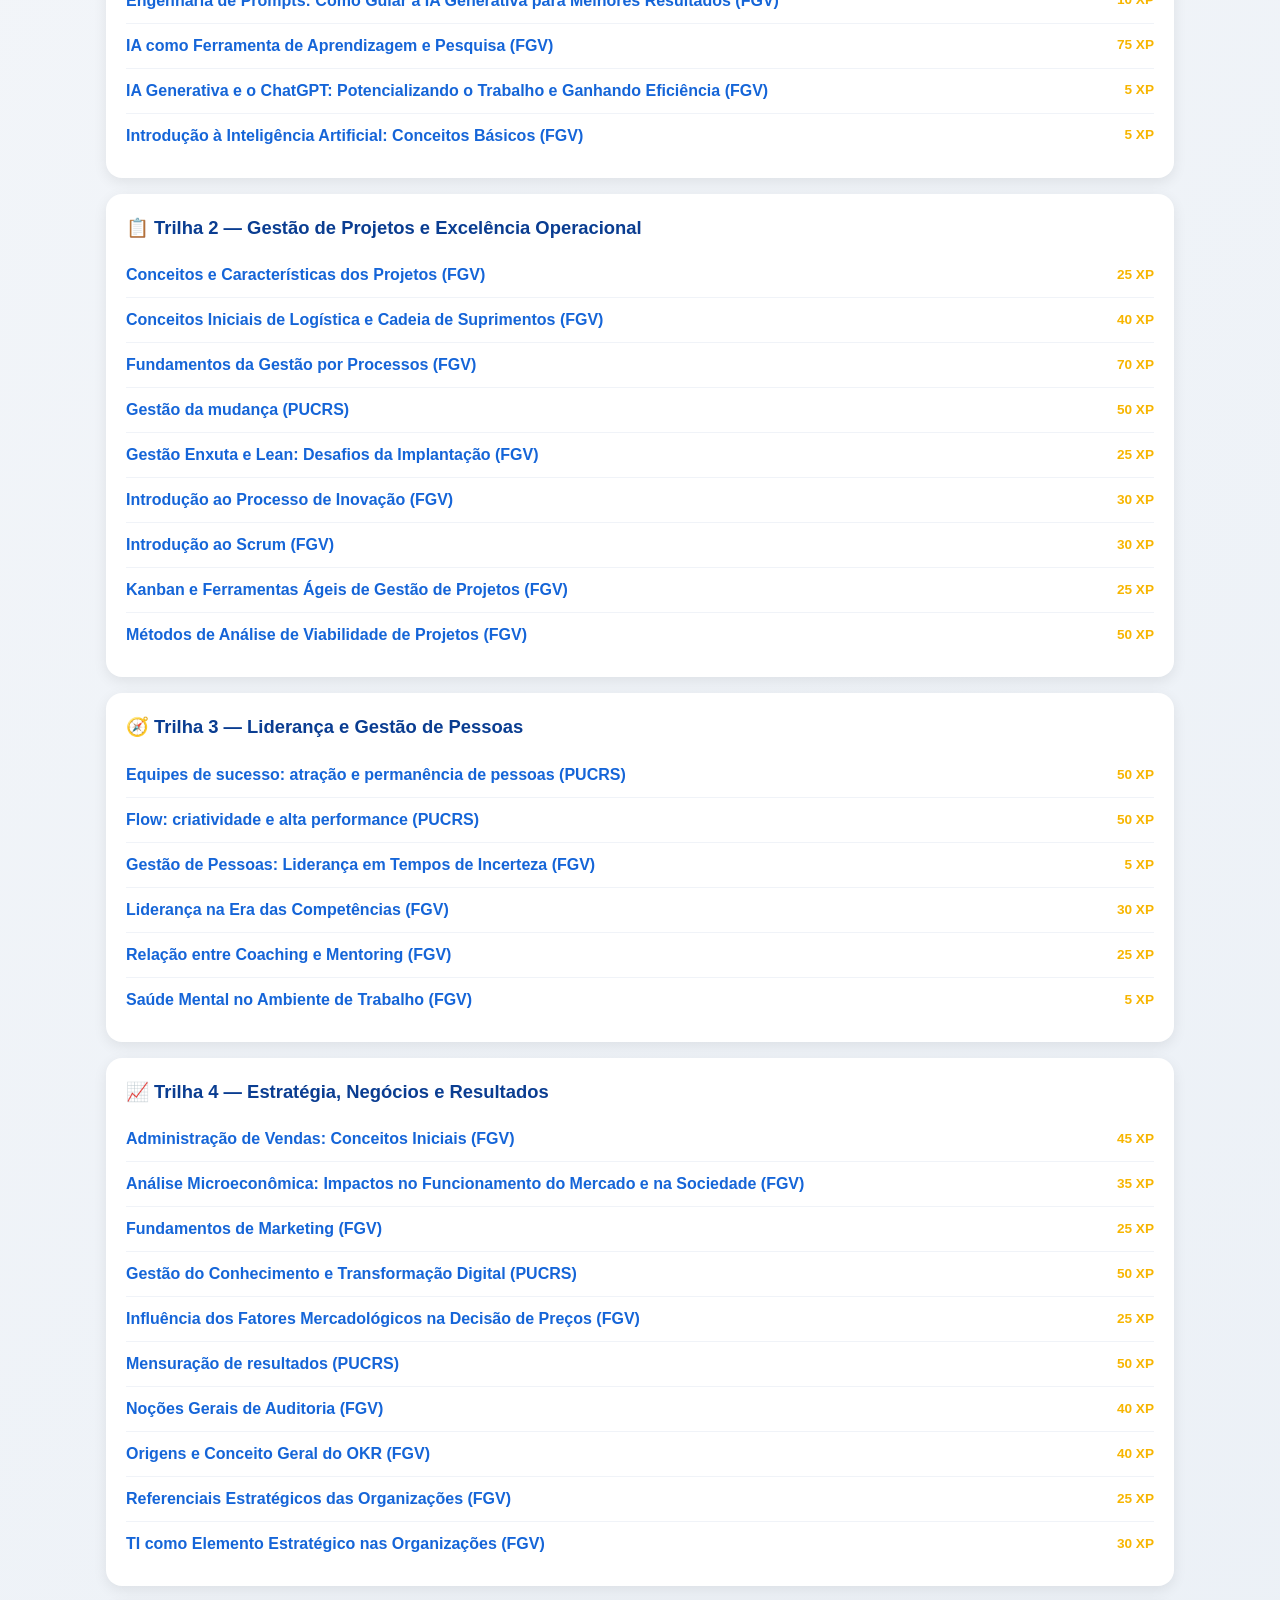
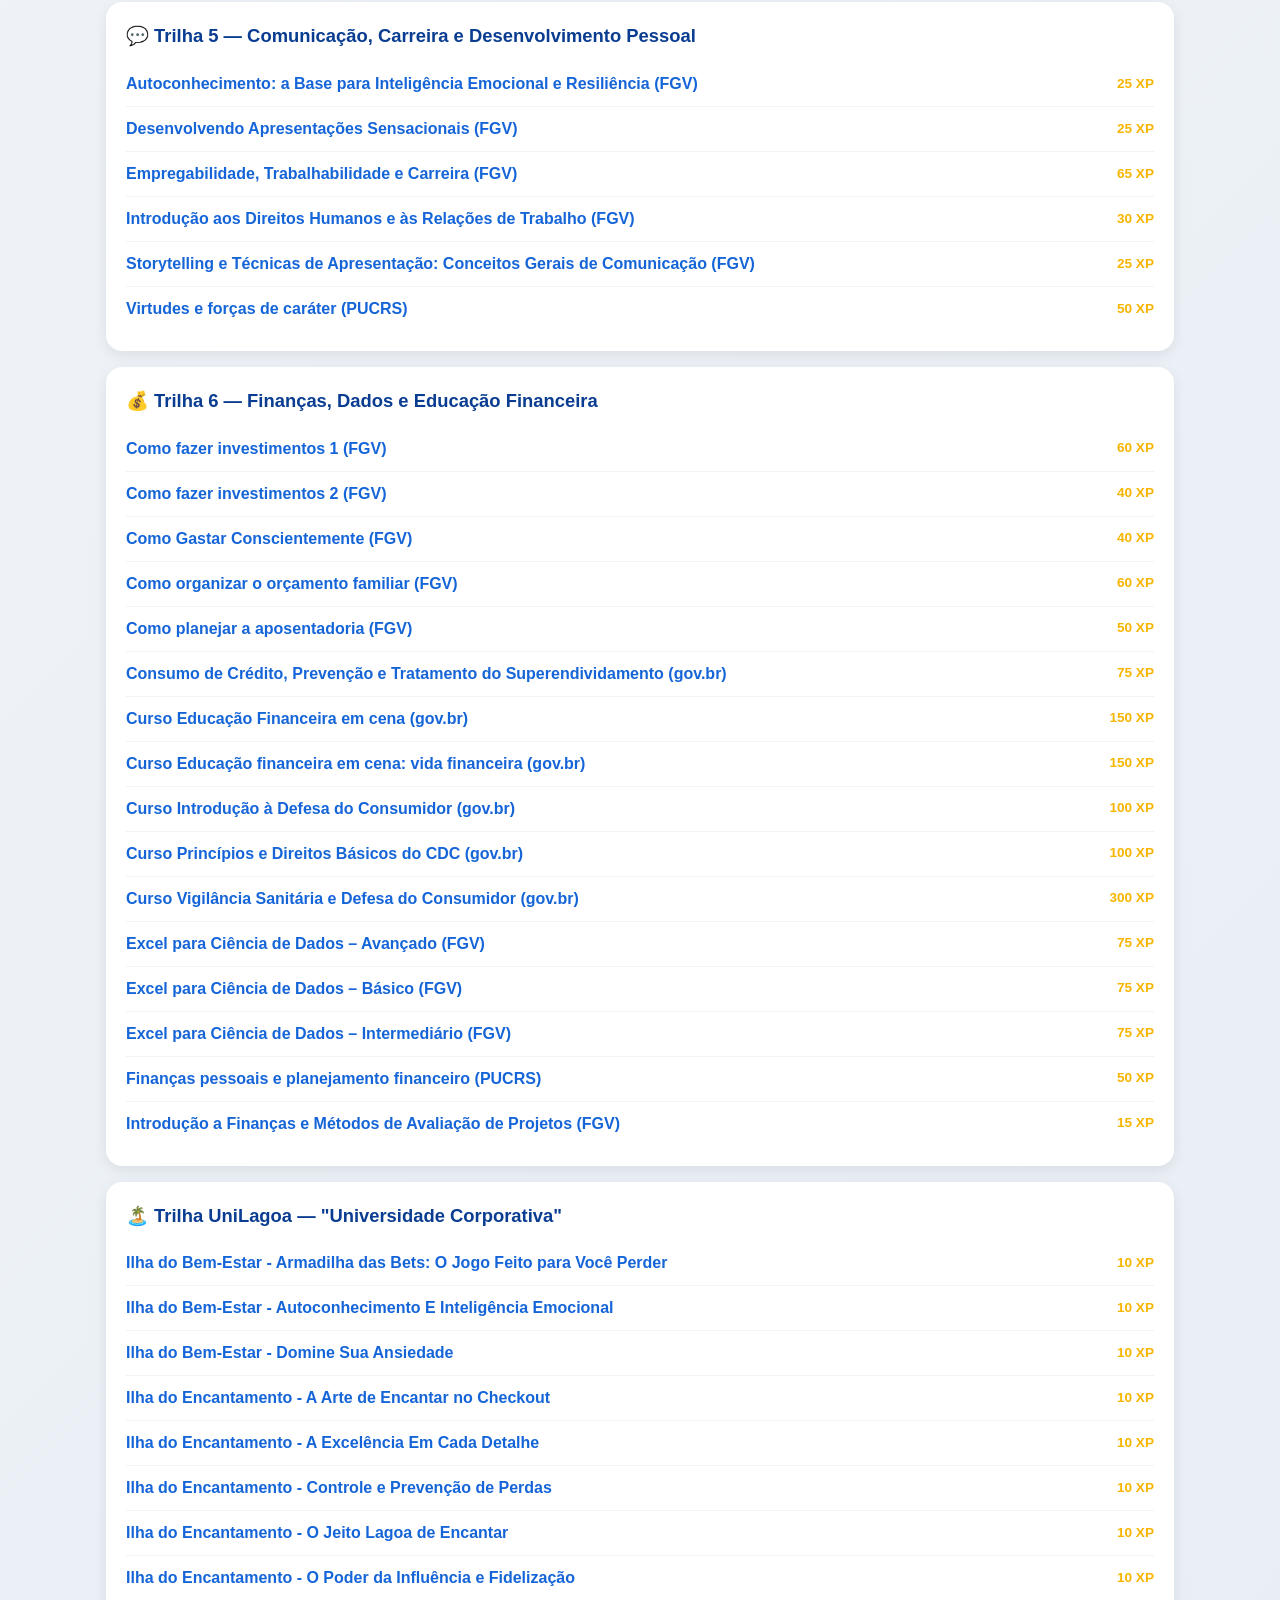
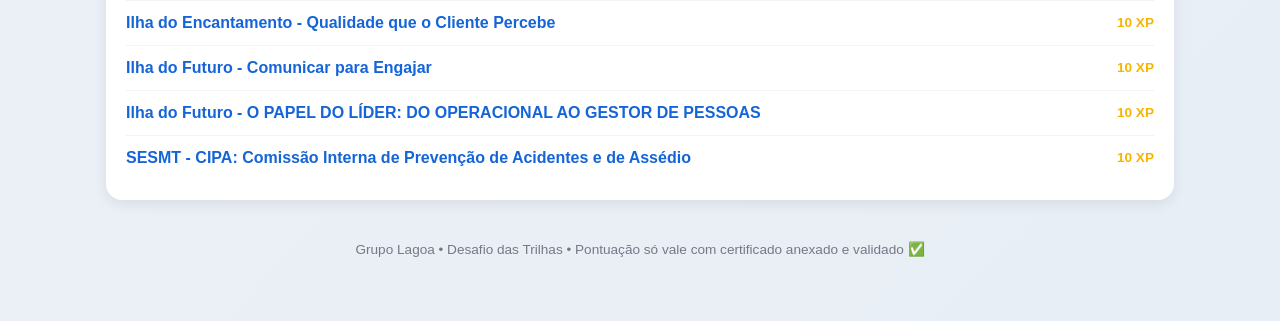
==== commit 0ebb31a0: "Update Gamificacao_Trilhas.html" ====
--- a/Gamificacao_Trilhas.html
+++ b/Gamificacao_Trilhas.html
@@ -196,18 +196,18 @@
 
       <div class="trilha">
         <h3>🏝️ Trilha UniLagoa — "Universidade Corporativa"</h3>
-        <div class="curso"><span class="nolink">Ilha do Bem-Estar - Armadilha das Bets: O Jogo Feito para Você Perder</span><span class="pts">10 XP</span></div>
-        <div class="curso"><span class="nolink">Ilha do Bem-Estar - Autoconhecimento E Inteligência Emocional</span><span class="pts">10 XP</span></div>
-        <div class="curso"><span class="nolink">Ilha do Bem-Estar - Domine Sua Ansiedade</span><span class="pts">10 XP</span></div>
-        <div class="curso"><span class="nolink">Ilha do Encantamento - A Arte de Encantar no Checkout</span><span class="pts">10 XP</span></div>
-        <div class="curso"><span class="nolink">Ilha do Encantamento - A Excelência Em Cada Detalhe</span><span class="pts">10 XP</span></div>
-        <div class="curso"><span class="nolink">Ilha do Encantamento - Controle e Prevenção de Perdas</span><span class="pts">10 XP</span></div>
-        <div class="curso"><span class="nolink">Ilha do Encantamento - O Jeito Lagoa de Encantar</span><span class="pts">10 XP</span></div>
-        <div class="curso"><span class="nolink">Ilha do Encantamento - O Poder da Influência e Fidelização</span><span class="pts">10 XP</span></div>
-        <div class="curso"><span class="nolink">Ilha do Encantamento - Qualidade que o Cliente Percebe</span><span class="pts">10 XP</span></div>
-        <div class="curso"><span class="nolink">Ilha do Futuro - Comunicar para Engajar</span><span class="pts">10 XP</span></div>
-        <div class="curso"><span class="nolink">Ilha do Futuro - O PAPEL DO LÍDER: DO OPERACIONAL AO GESTOR DE PESSOAS</span><span class="pts">10 XP</span></div>
-        <div class="curso"><span class="nolink">SESMT - CIPA: Comissão Interna de Prevenção de Acidentes e de Assédio</span><span class="pts">10 XP</span></div>
+        <div class="curso"><a href="https://login.teamguide.app/growth/content/tracks/6388" target="_blank">Ilha do Bem-Estar - Armadilha das Bets: O Jogo Feito para Você Perder</a><span class="pts">10 XP</span></div>
+        <div class="curso"><a href="https://login.teamguide.app/growth/content/tracks/6175" target="_blank">Ilha do Bem-Estar - Autoconhecimento E Inteligência Emocional</a><span class="pts">10 XP</span></div>
+        <div class="curso"><a href="https://login.teamguide.app/growth/content/tracks/6289" target="_blank">Ilha do Bem-Estar - Domine Sua Ansiedade</a><span class="pts">10 XP</span></div>
+        <div class="curso"><a href="https://login.teamguide.app/growth/content/tracks/6369" target="_blank">Ilha do Encantamento - A Arte de Encantar no Checkout</a><span class="pts">10 XP</span></div>
+        <div class="curso"><a href="https://login.teamguide.app/growth/content/tracks/5201" target="_blank">Ilha do Encantamento - A Excelência Em Cada Detalhe</a><span class="pts">10 XP</span></div>
+        <div class="curso"><a href="https://login.teamguide.app/growth/content/tracks/6216" target="_blank">Ilha do Encantamento - Controle e Prevenção de Perdas</a><span class="pts">10 XP</span></div>
+        <div class="curso"><a href="https://login.teamguide.app/growth/content/tracks/5180" target="_blank">Ilha do Encantamento - O Jeito Lagoa de Encantar</a><span class="pts">10 XP</span></div>
+        <div class="curso"><a href="https://login.teamguide.app/growth/content/tracks/5434" target="_blank">Ilha do Encantamento - O Poder da Influência e Fidelização</a><span class="pts">10 XP</span></div>
+        <div class="curso"><a href="https://login.teamguide.app/growth/content/tracks/6125" target="_blank">Ilha do Encantamento - Qualidade que o Cliente Percebe</a><span class="pts">10 XP</span></div>
+        <div class="curso"><a href="https://login.teamguide.app/growth/content/tracks/5897" target="_blank">Ilha do Futuro - Comunicar para Engajar</a><span class="pts">10 XP</span></div>
+        <div class="curso"><a href="https://login.teamguide.app/growth/content/tracks/5595" target="_blank">Ilha do Futuro - O PAPEL DO LÍDER: DO OPERACIONAL AO GESTOR DE PESSOAS</a><span class="pts">10 XP</span></div>
+        <div class="curso"><a href="https://login.teamguide.app/growth/content/tracks/5515" target="_blank">SESMT - CIPA: Comissão Interna de Prevenção de Acidentes e de Assédio</a><span class="pts">10 XP</span></div>
       </div>
     </section>
 
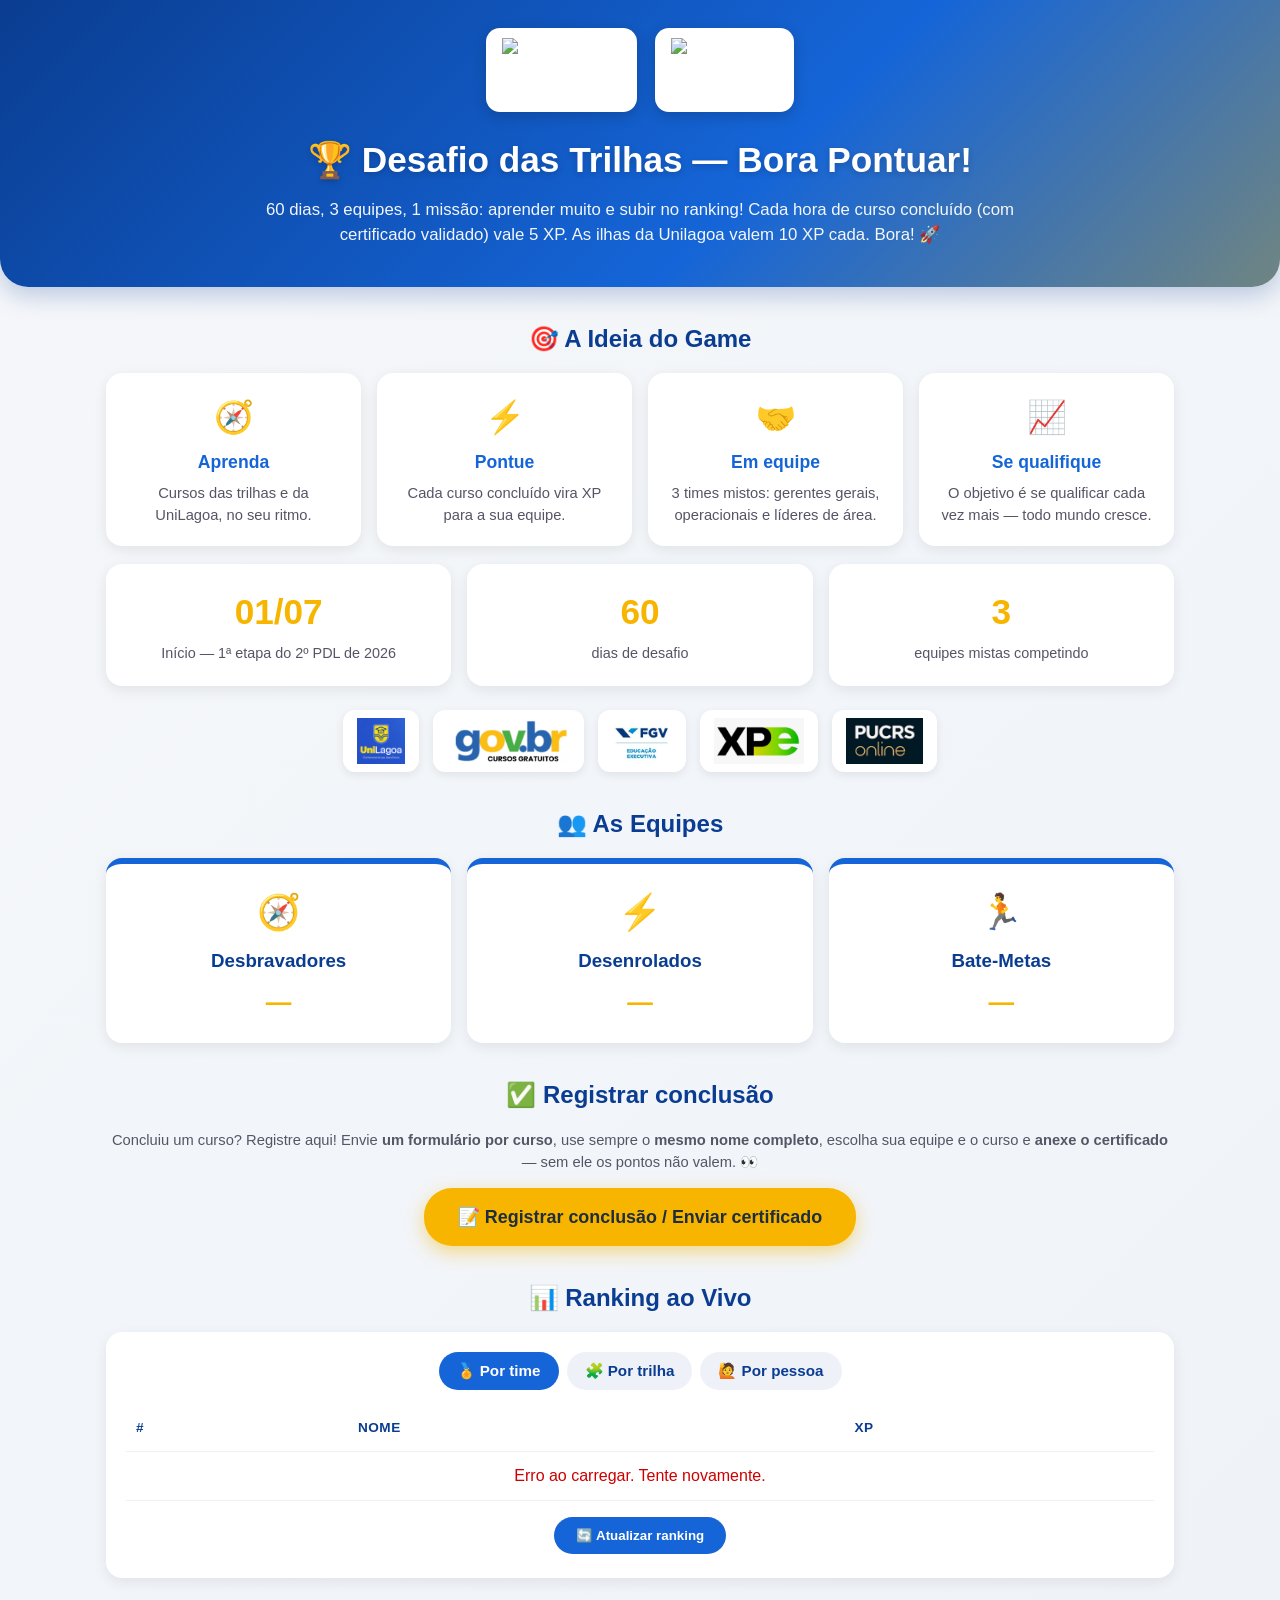
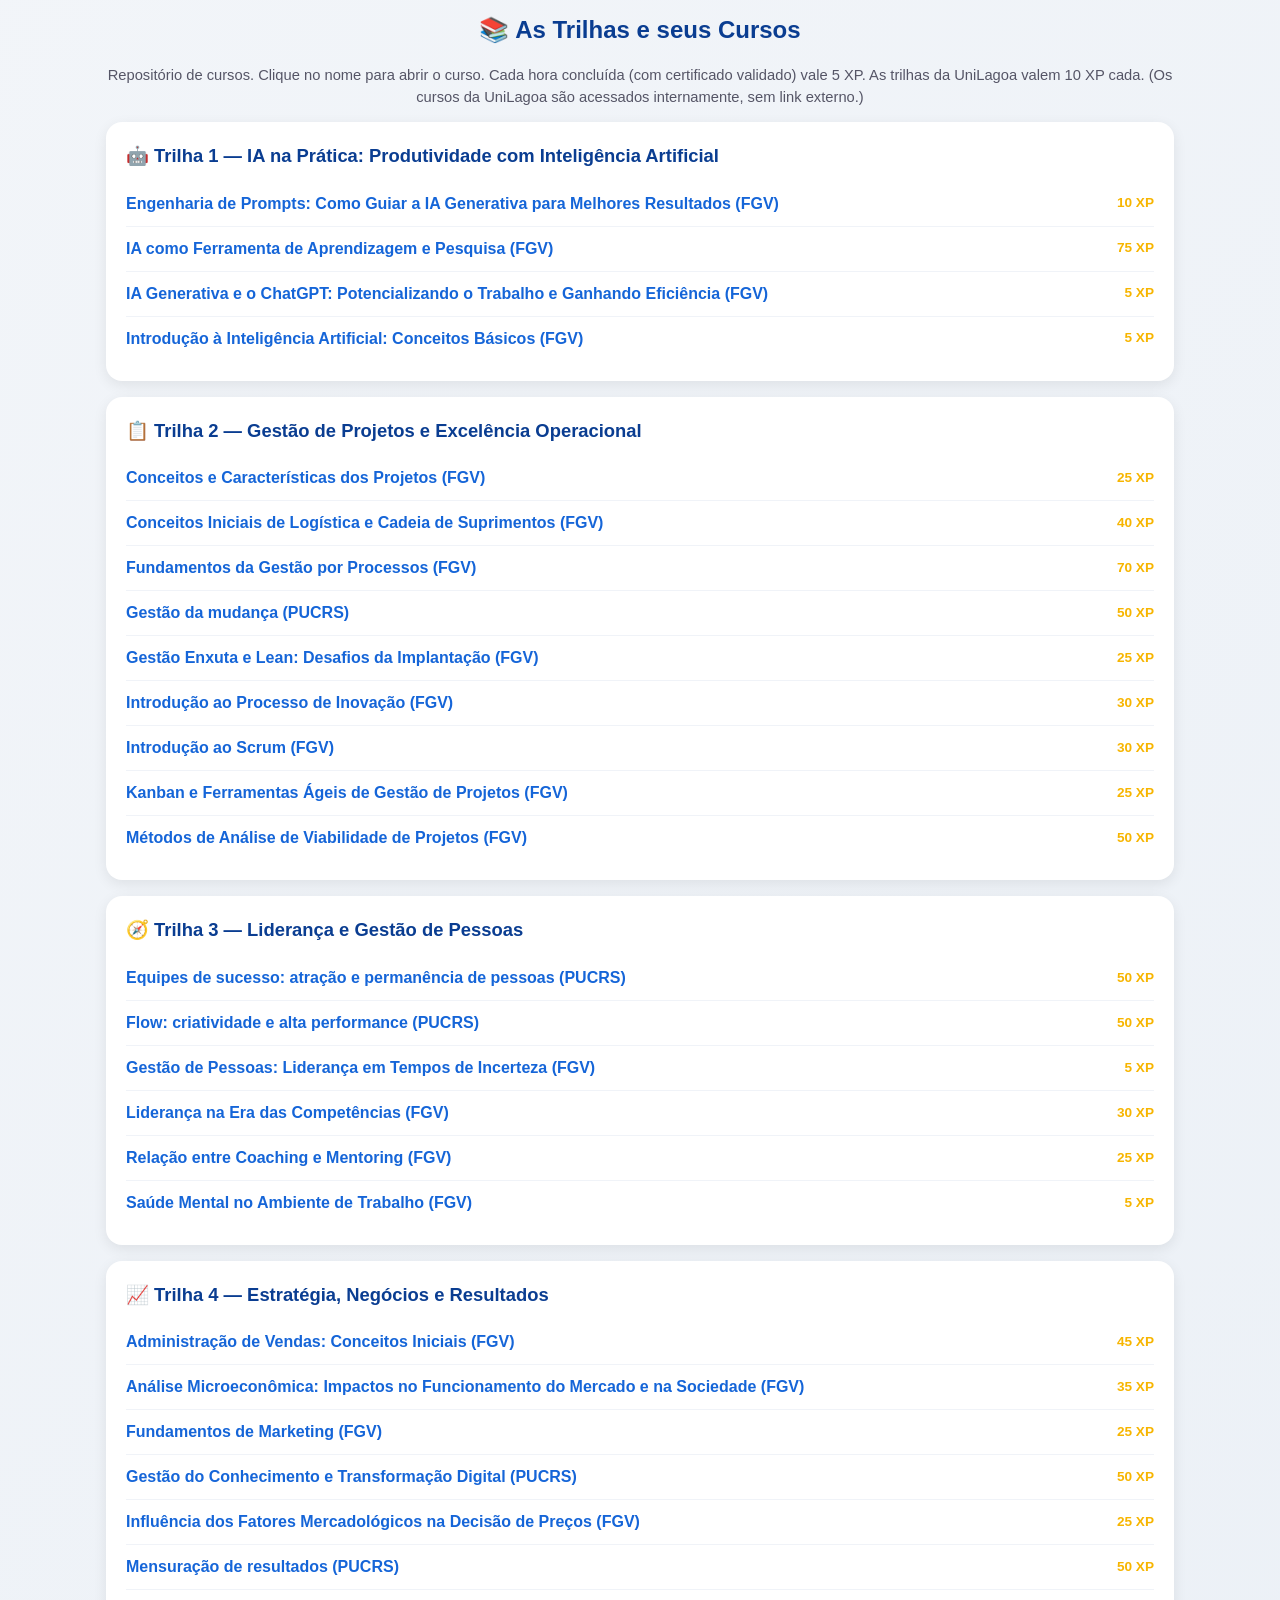
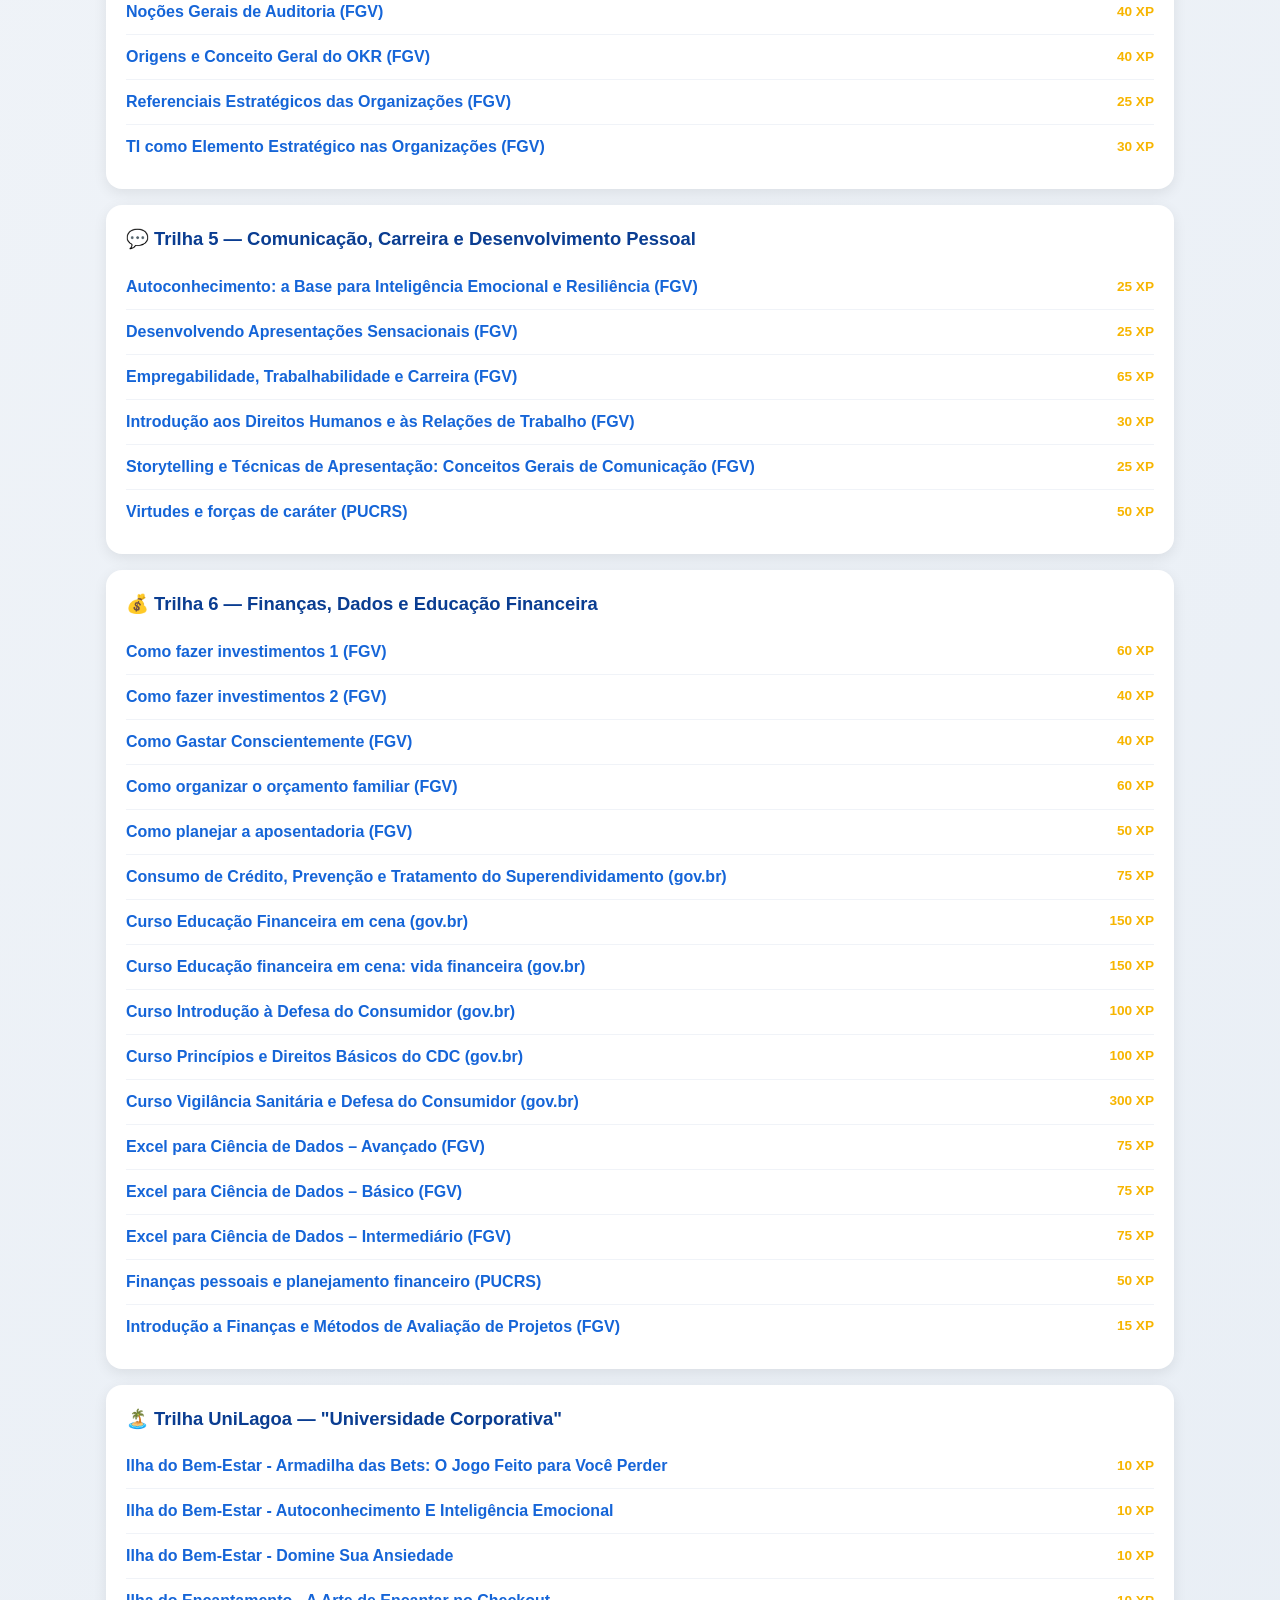
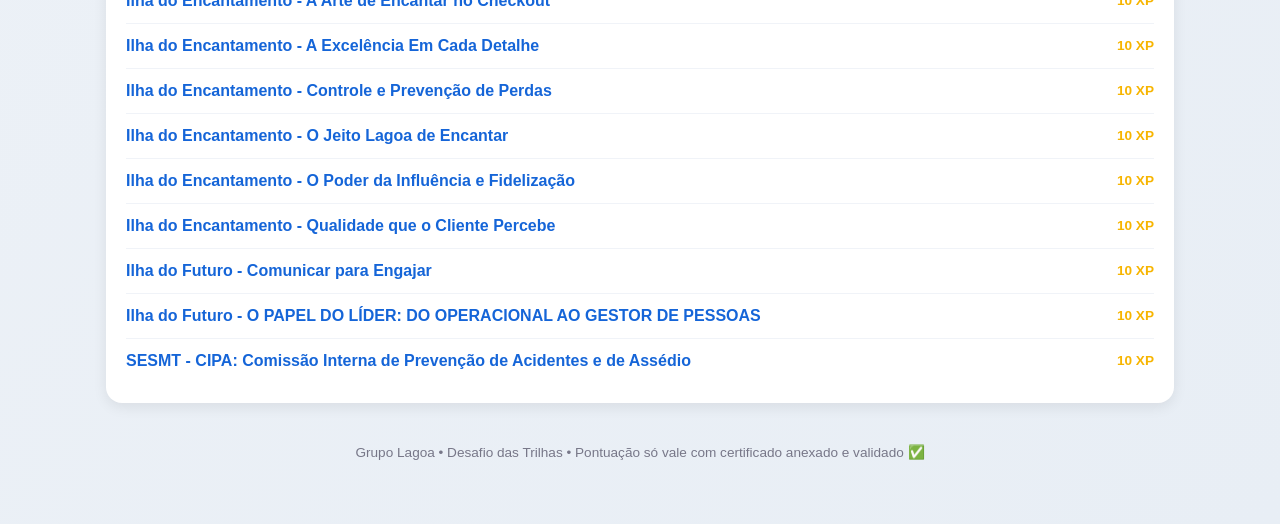
==== commit b9c9e81a: "Update Gamificacao_Trilhas.html" ====
--- a/Gamificacao_Trilhas.html
+++ b/Gamificacao_Trilhas.html
@@ -54,6 +54,8 @@
   .curso .pts { font-size:.85rem; color:#f7b500; font-weight:700; white-space:nowrap; }
   .obs { font-size:.92rem; color:#556; text-align:center; margin-bottom:14px; }
   footer { text-align:center; margin-top:40px; font-size:.85rem; color:#778; }
+    .cta-form { display:block; width:max-content; max-width:90%; margin:8px auto 4px; background:#f7b500; color:#1f2d3d; text-decoration:none; padding:16px 34px; border-radius:28px; font-weight:800; font-size:1.12rem; text-align:center; box-shadow:0 6px 18px rgba(247,181,0,.45); transition:transform .15s; }
+    .cta-form:hover { transform:translateY(-3px); }
 </style>
 </head>
 <body>
@@ -96,6 +98,12 @@
         <div class="eq"><div class="ico">⚡</div><h3>Desenrolados</h3><div class="xp" id="card-Desenrolados">—</div></div>
         <div class="eq"><div class="ico">🏃</div><h3>Bate-Metas</h3><div class="xp" id="card-Bate-Metas">—</div></div>
       </div>
+    </section>
+
+    <section>
+      <h2>✅ Registrar conclusão</h2>
+      <p class="obs">Concluiu um curso? Registre aqui! Envie <strong>um formulário por curso</strong>, use sempre o <strong>mesmo nome completo</strong>, escolha sua equipe e o curso e <strong>anexe o certificado</strong> — sem ele os pontos não valem. 👀</p>
+      <a class="cta-form" href="https://forms.gle/tDDzeWEuLuFU9qqU9" target="_blank" rel="noopener">📝 Registrar conclusão / Enviar certificado</a>
     </section>
 
     <section>
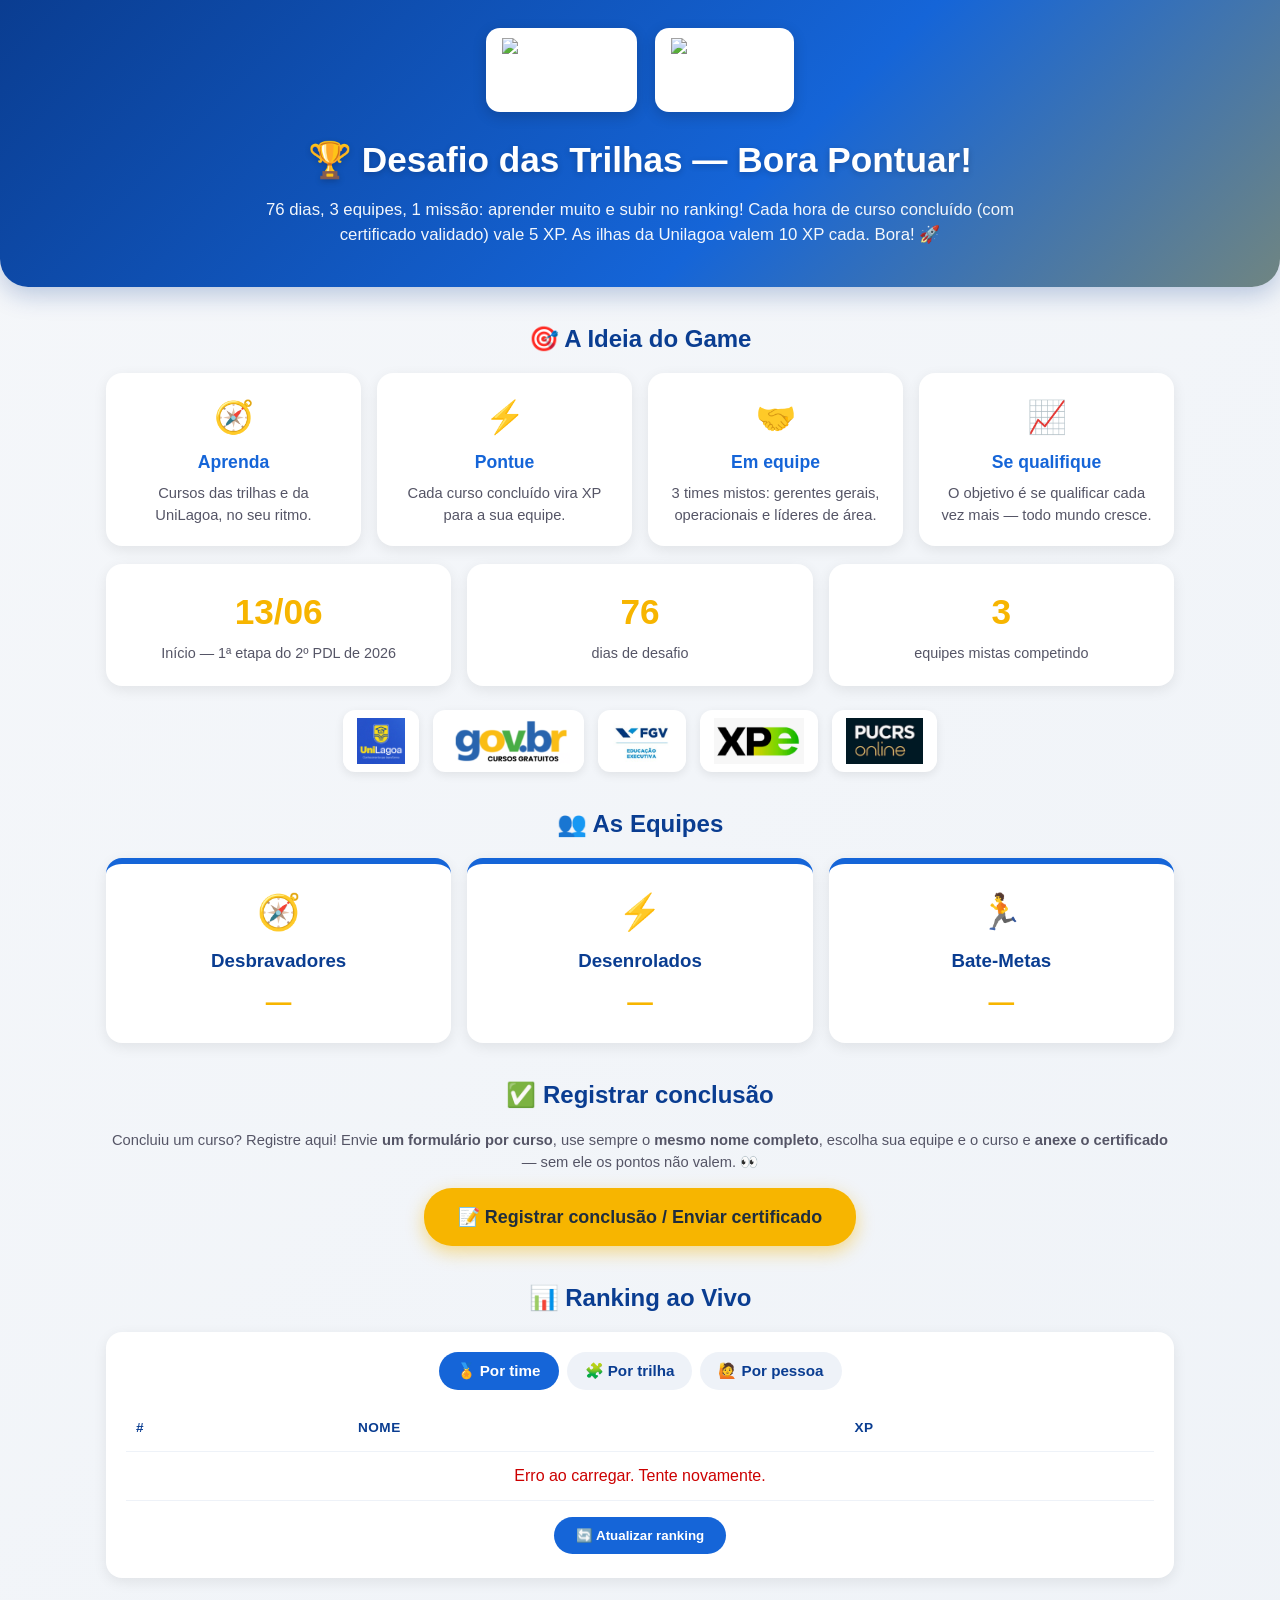
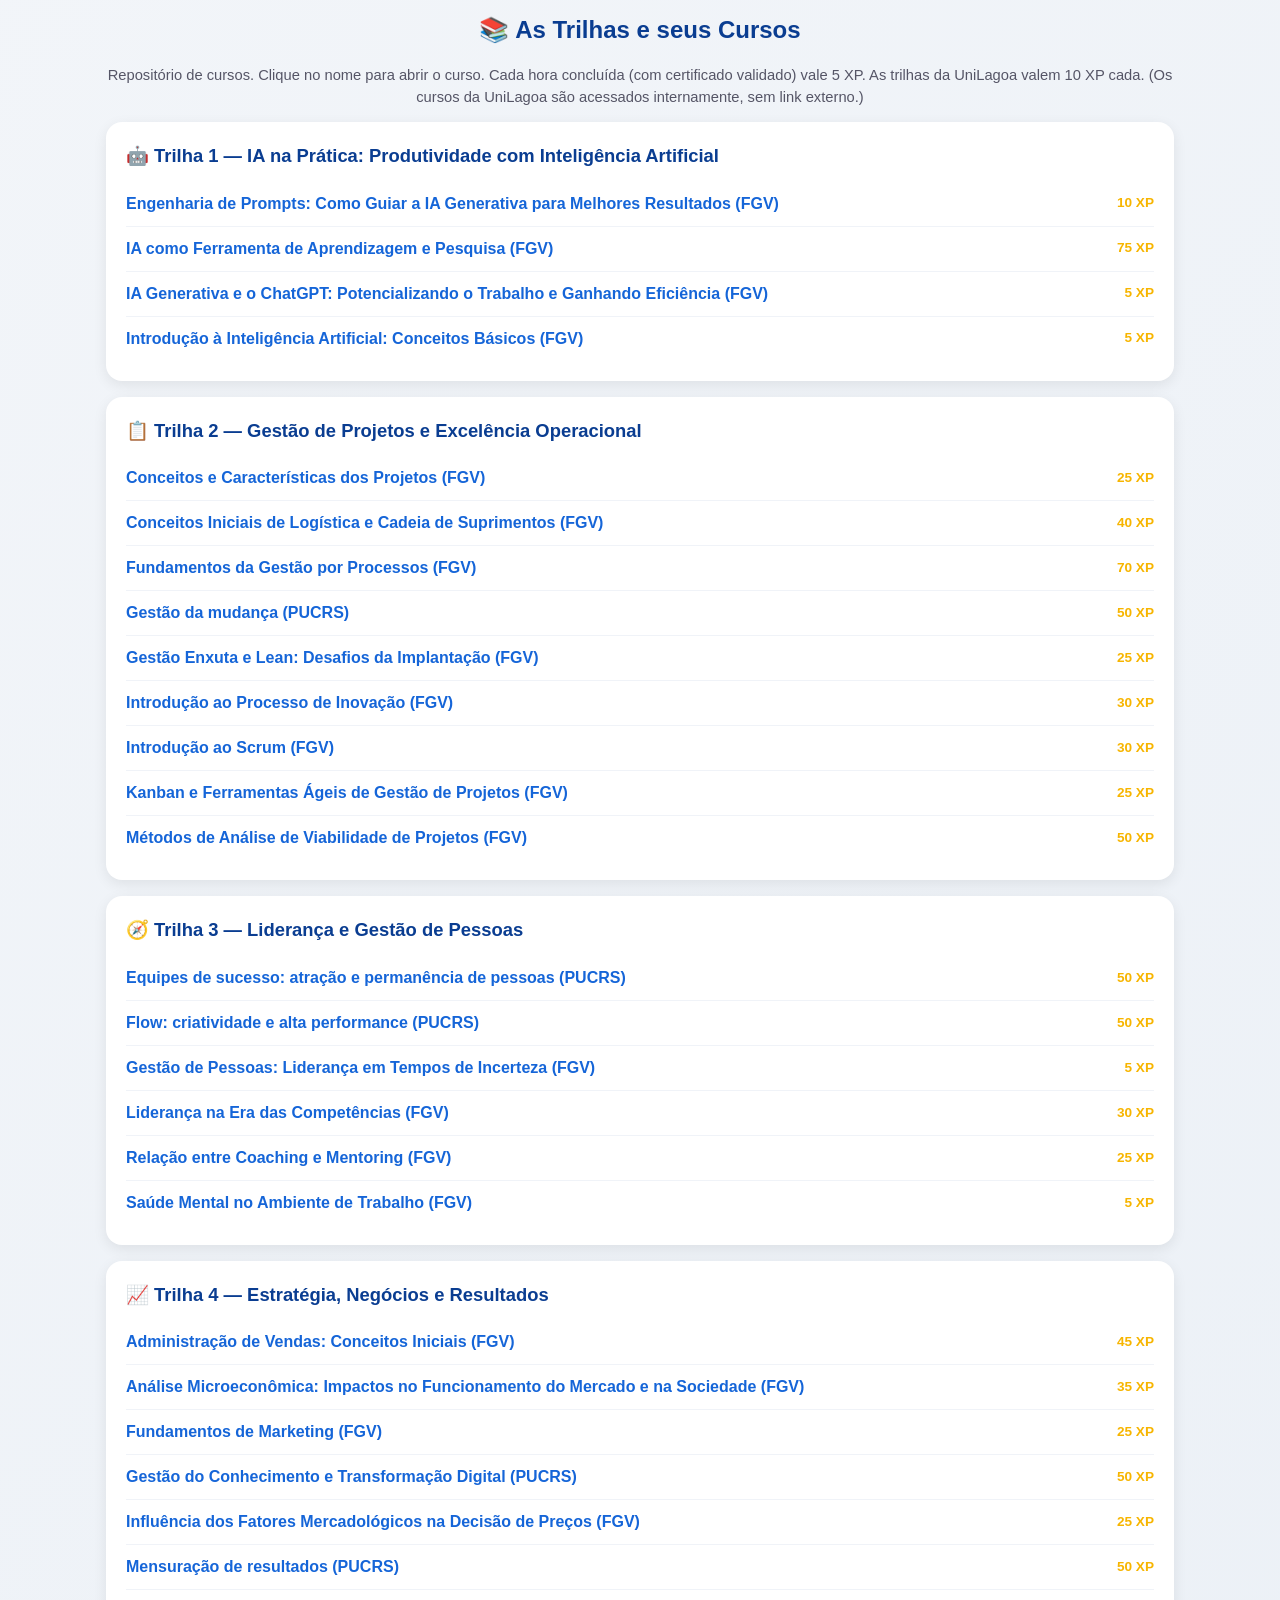
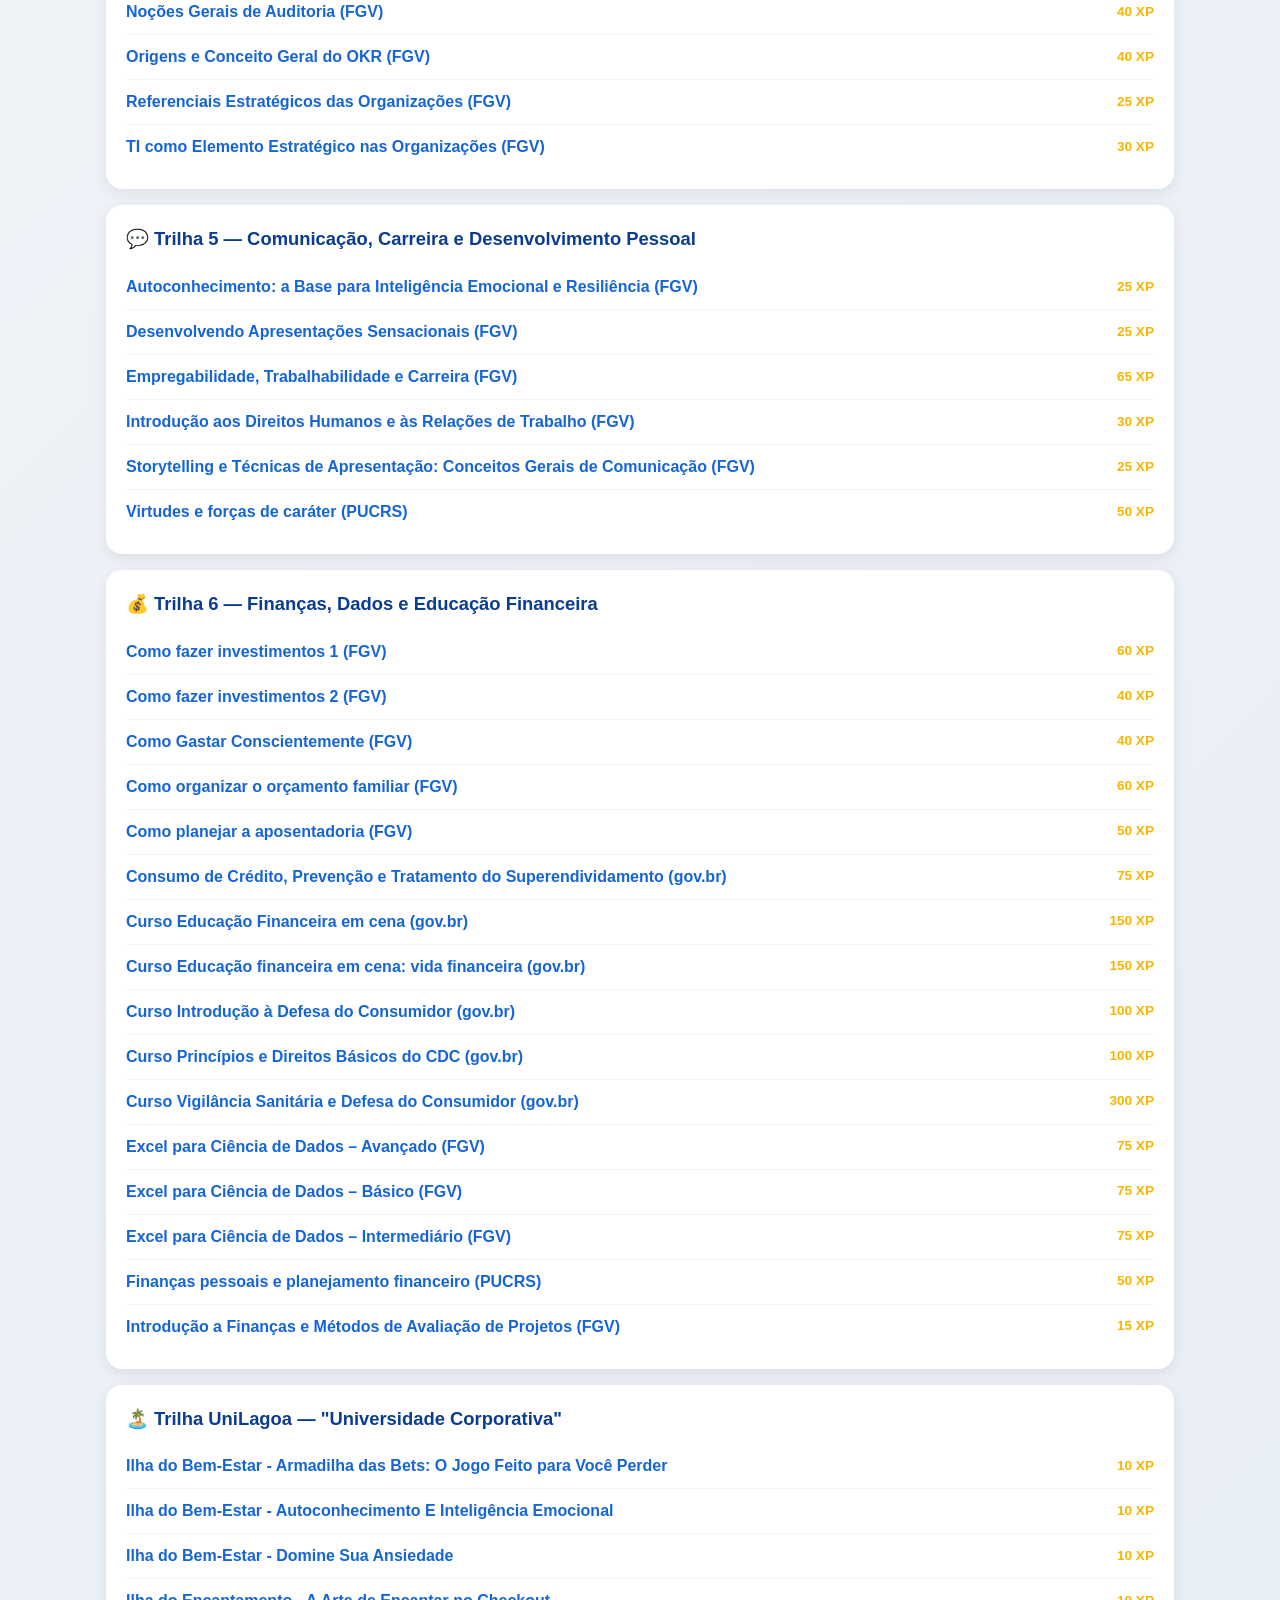
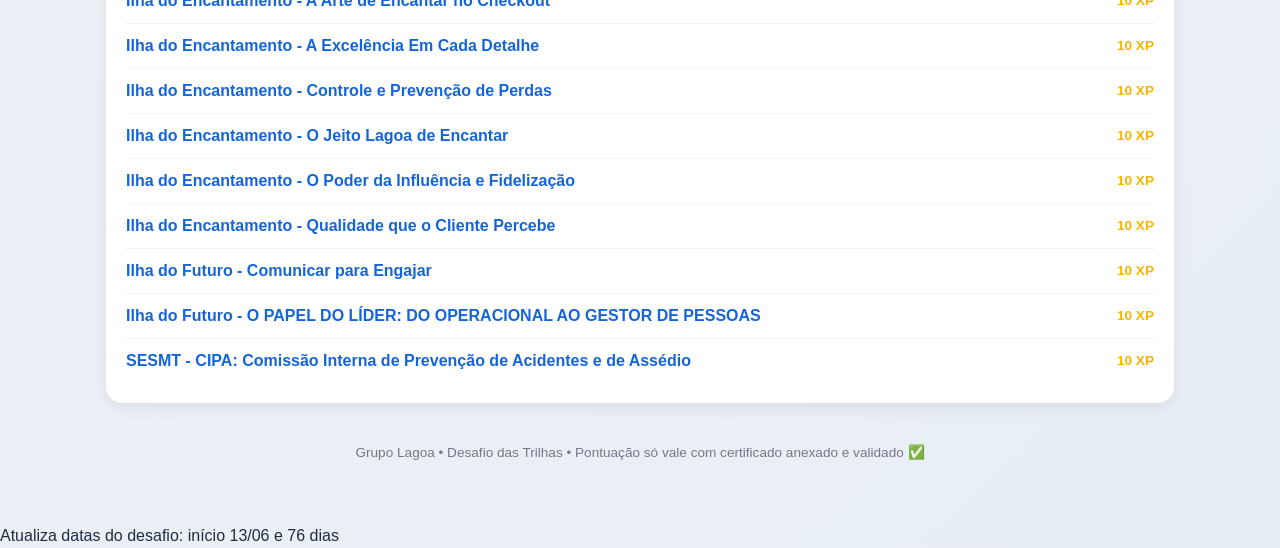
==== commit 6e083662: "Update Gamificacao_Trilhas.html" ====
--- a/Gamificacao_Trilhas.html
+++ b/Gamificacao_Trilhas.html
@@ -65,7 +65,7 @@
       <div class="box"><img src="logo-super-lagoa.png" alt="Super Lagoa"></div>
     </div>
     <h1>🏆 Desafio das Trilhas — Bora Pontuar!</h1>
-    <p>60 dias, 3 equipes, 1 missão: aprender muito e subir no ranking! Cada hora de curso concluído (com certificado validado) vale 5 XP. As ilhas da Unilagoa valem 10 XP cada. Bora! 🚀</p>
+<p>76 dias, 3 equipes, 1 missão: aprender muito e subir no ranking! Cada hora de curso concluído (com certificado validado) vale 5 XP. As ilhas da Unilagoa valem 10 XP cada. Bora! 🚀</p>
   </div>
 
   <div class="wrap">
@@ -78,8 +78,8 @@
         <div class="card"><div class="ico">📈</div><h3>Se qualifique</h3><p>O objetivo é se qualificar cada vez mais — todo mundo cresce.</p></div>
       </div>
       <div class="nums" style="margin-top:18px">
-        <div class="num"><div class="big">01/07</div><div class="lbl">Início — 1ª etapa do 2º PDL de 2026</div></div>
-        <div class="num"><div class="big">60</div><div class="lbl">dias de desafio</div></div>
+<div class="num"><div class="big">13/06</div><div class="lbl">Início — 1ª etapa do 2º PDL de 2026</div></div>
+<div class="num"><div class="big">76</div><div class="lbl">dias de desafio</div></div>
         <div class="num"><div class="big">3</div><div class="lbl">equipes mistas competindo</div></div>
       </div>
       <div class="marcas">
@@ -290,3 +290,4 @@
 </script>
 </body>
 </html>
+Atualiza datas do desafio: início 13/06 e 76 dias
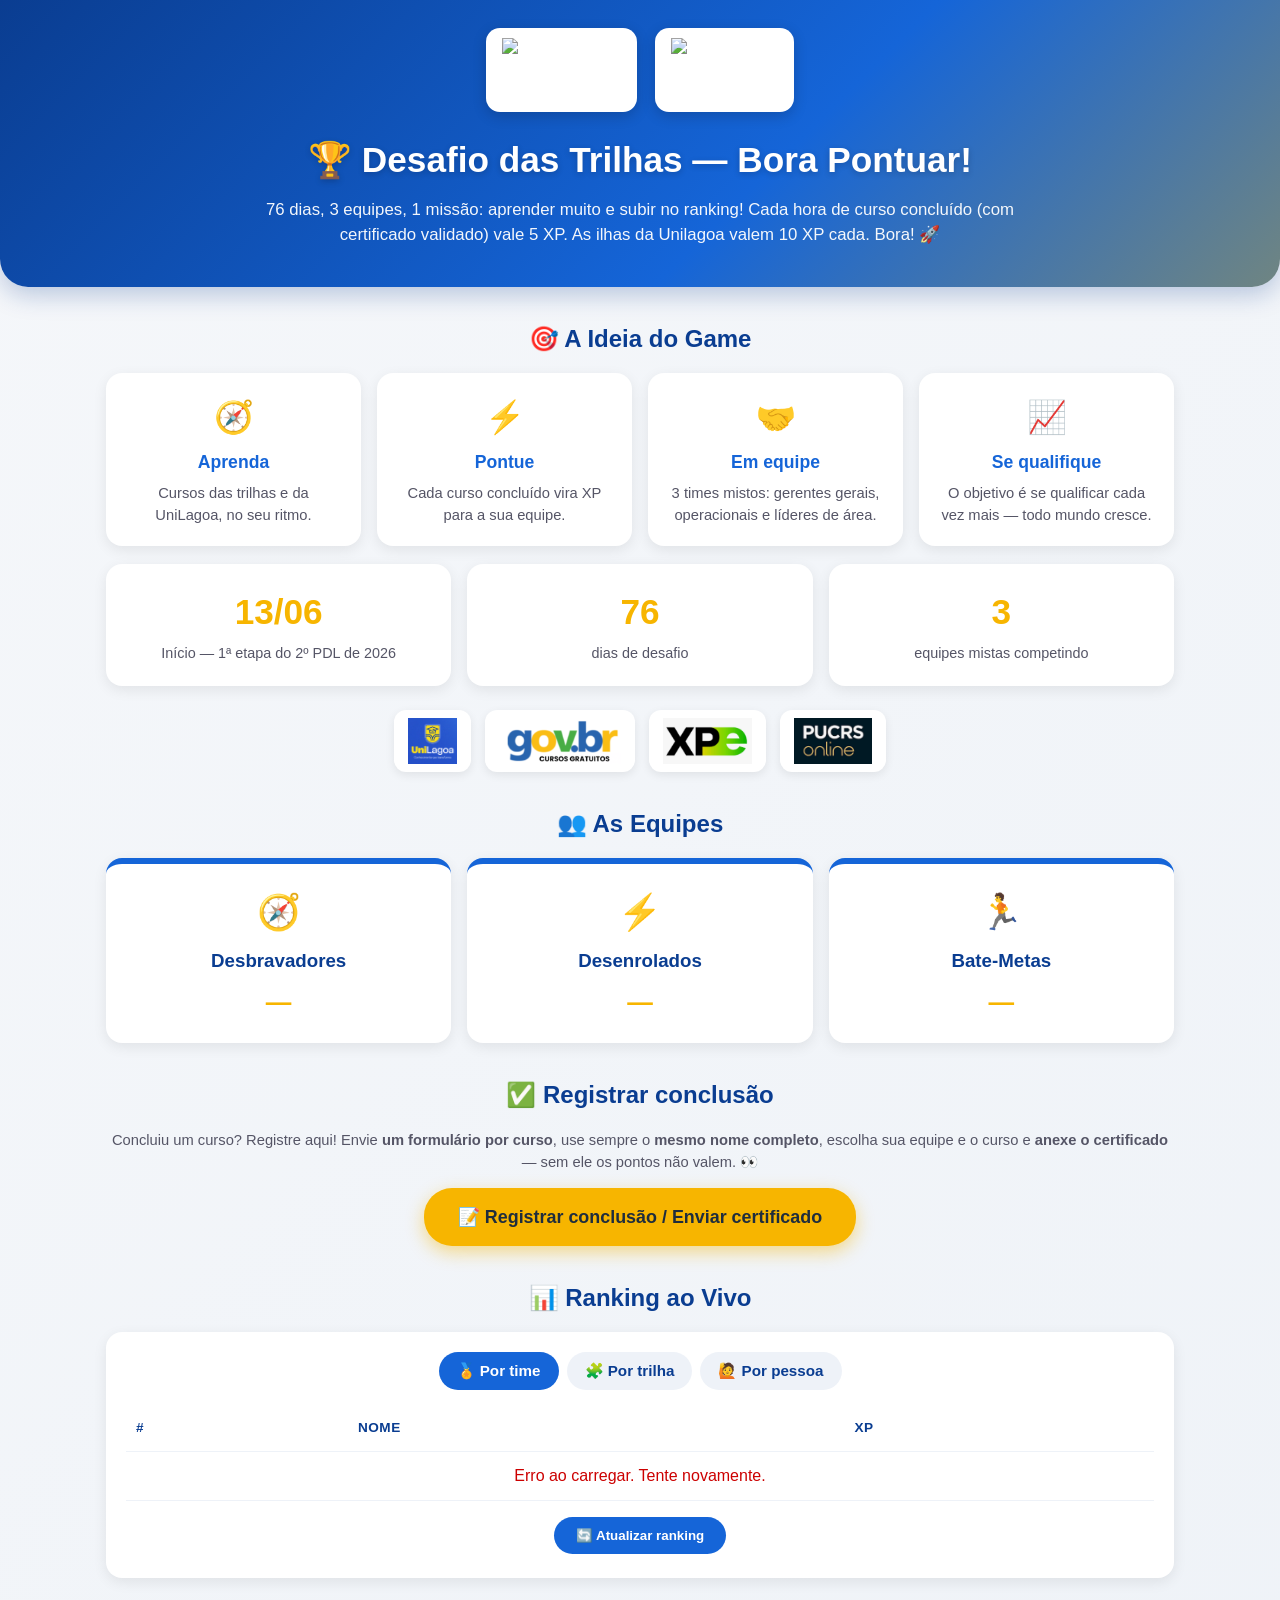
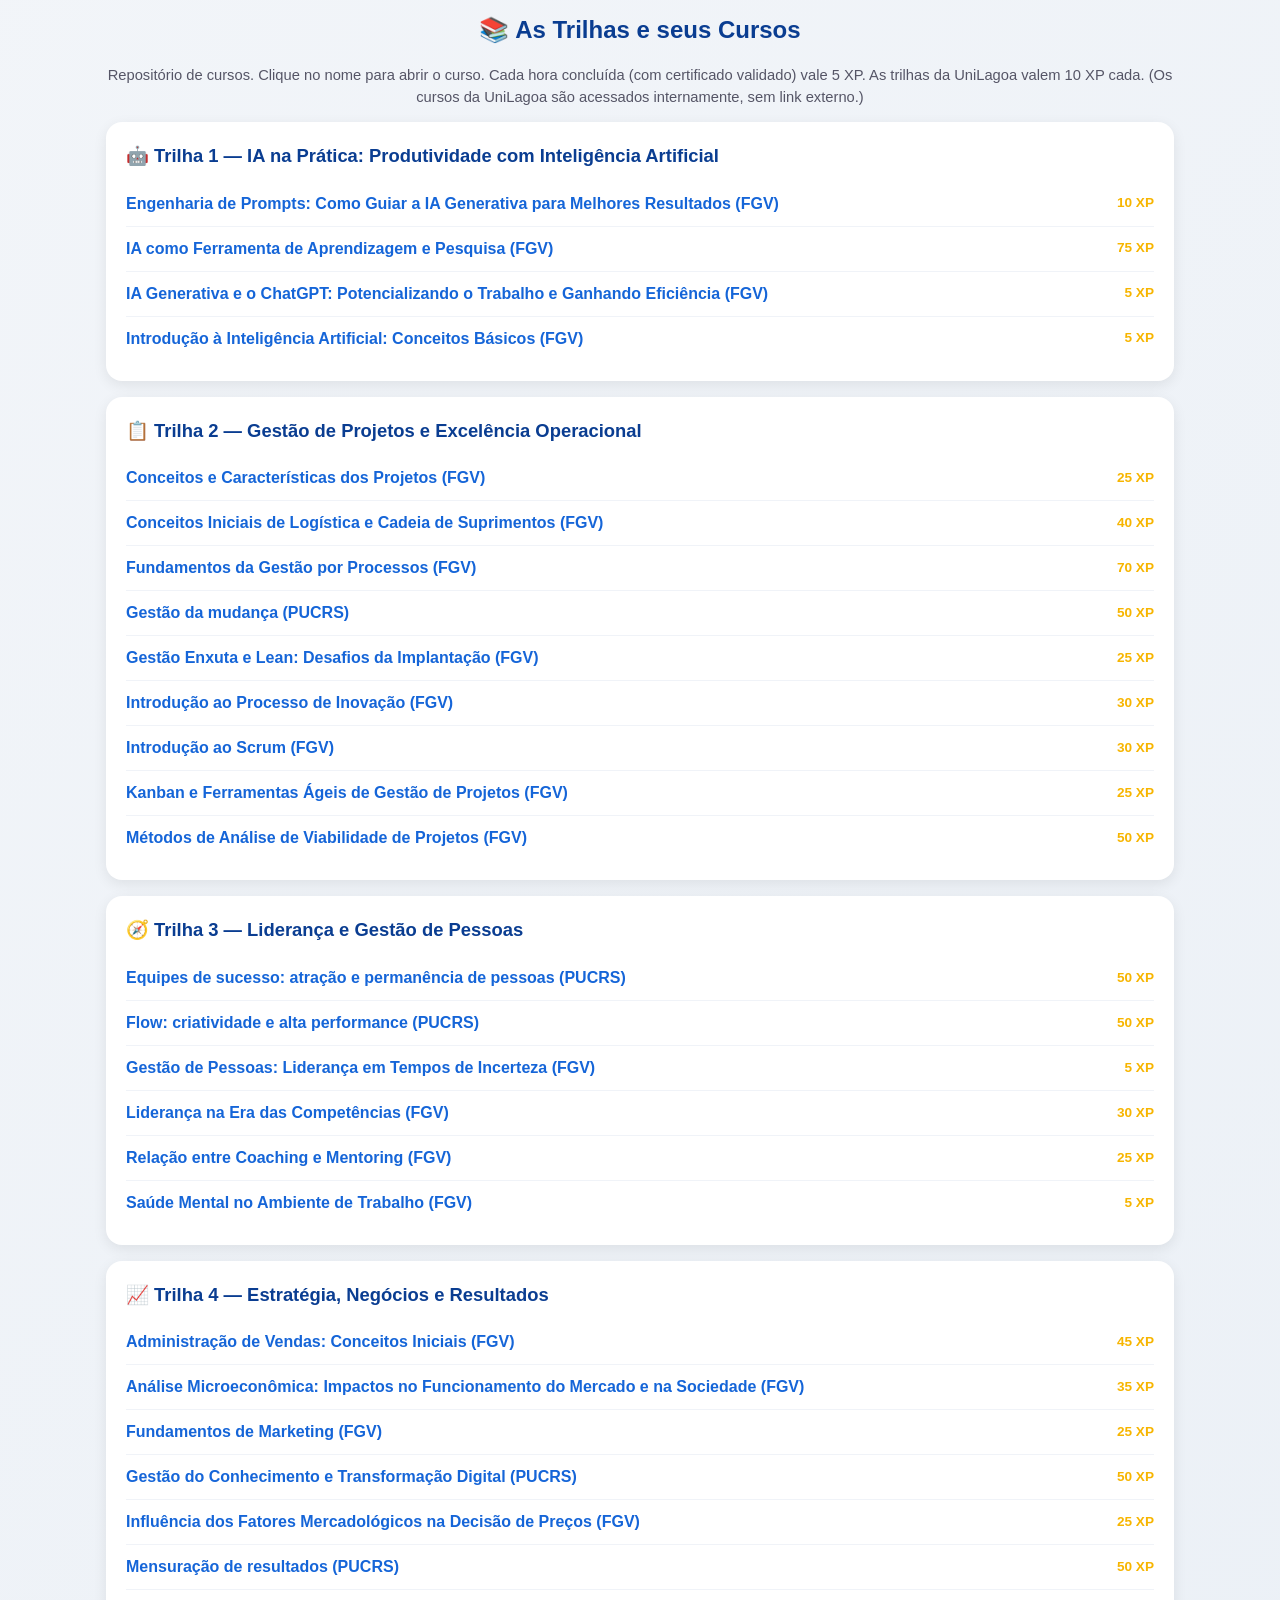
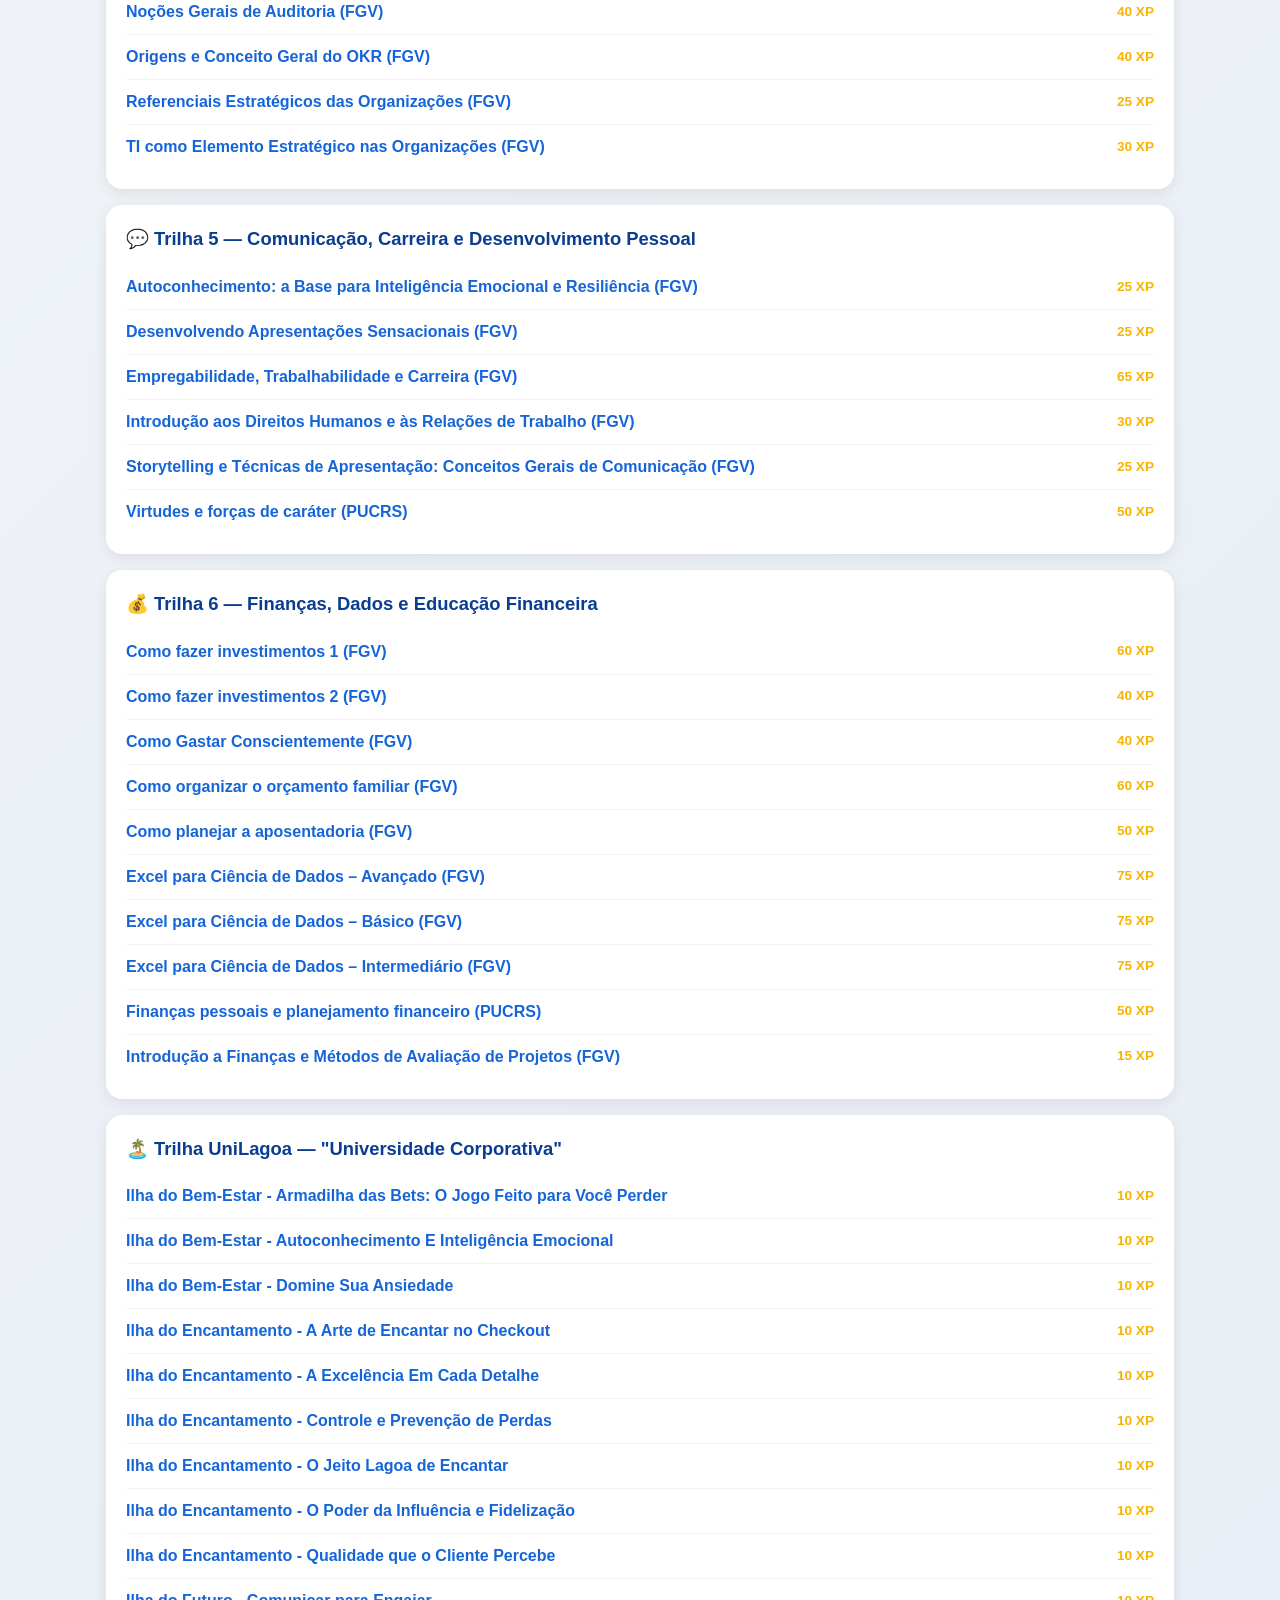
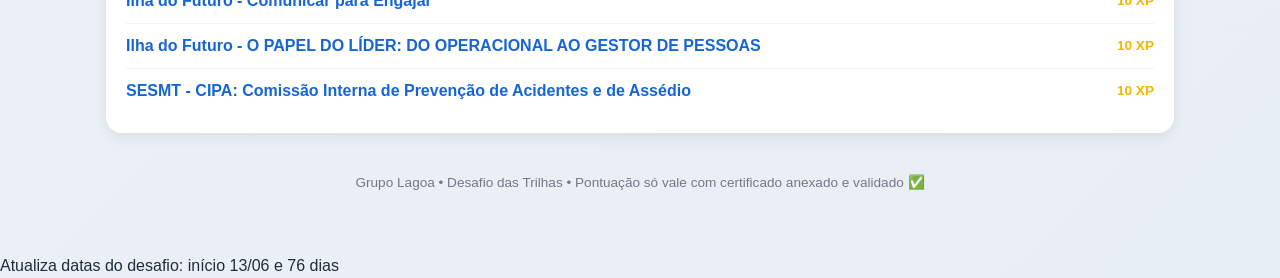
==== commit f376276a: "Update Gamificacao_Trilhas.html" ====
--- a/Gamificacao_Trilhas.html
+++ b/Gamificacao_Trilhas.html
@@ -85,7 +85,6 @@
       <div class="marcas">
         <div class="marca"><img src="logo-unilagoa.png" alt="UniLagoa"></div>
         <div class="marca"><img src="logo-fgv.png" alt="FGV Educação Executiva"></div>
-        <div class="marca"><img src="logo-govbr.png" alt="gov.br Cursos Gratuitos"></div>
         <div class="marca"><img src="logo-xp-educacao.png" alt="XP Educação"></div>
         <div class="marca"><img src="logo-pucrs.png" alt="PUCRS online"></div>
       </div>
@@ -189,12 +188,6 @@
         <div class="curso"><a href="https://educacao-executiva.fgv.br/cursos/online/curta-media-duracao-online/como-gastar-conscientemente" target="_blank">Como Gastar Conscientemente (FGV)</a><span class="pts">40 XP</span></div>
         <div class="curso"><a href="https://educacao-executiva.fgv.br/cursos/online/curta-media-duracao-online/como-organizar-o-orcamento-familiar" target="_blank">Como organizar o orçamento familiar (FGV)</a><span class="pts">60 XP</span></div>
         <div class="curso"><a href="https://educacao-executiva.fgv.br/cursos/online/curta-media-duracao-online/como-planejar-aposentadoria" target="_blank">Como planejar a aposentadoria (FGV)</a><span class="pts">50 XP</span></div>
-        <div class="curso"><a href="https://www.gov.br/mj/pt-br/assuntos/seus-direitos/consumidor/escola-nacional-endc/cursos-endc/Curso-consumo-de-credito-prevencao-e-tratamento-do-superendividamento" target="_blank">Consumo de Crédito, Prevenção e Tratamento do Superendividamento (gov.br)</a><span class="pts">75 XP</span></div>
-        <div class="curso"><a href="https://www.gov.br/mj/pt-br/assuntos/seus-direitos/consumidor/escola-nacional-endc/cursos-endc/Curso-educacao-financeira-em-cena-vida-financeira" target="_blank">Curso Educação Financeira em cena (gov.br)</a><span class="pts">150 XP</span></div>
-        <div class="curso"><a href="https://www.gov.br/mj/pt-br/assuntos/seus-direitos/consumidor/escola-nacional-endc/cursos-endc/Curso-Educacao-financeira-em-cena" target="_blank">Curso Educação financeira em cena: vida financeira (gov.br)</a><span class="pts">150 XP</span></div>
-        <div class="curso"><a href="https://www.gov.br/mj/pt-br/assuntos/seus-direitos/consumidor/escola-nacional-endc/cursos-endc/curso-introducao-a-defesa-do-consumidor" target="_blank">Curso Introdução à Defesa do Consumidor (gov.br)</a><span class="pts">100 XP</span></div>
-        <div class="curso"><a href="https://www.gov.br/mj/pt-br/assuntos/seus-direitos/consumidor/escola-nacional-endc/cursos-endc/curso-principios-e-direitos-basicos-do-cdc" target="_blank">Curso Princípios e Direitos Básicos do CDC (gov.br)</a><span class="pts">100 XP</span></div>
-        <div class="curso"><a href="https://www.gov.br/mj/pt-br/assuntos/seus-direitos/consumidor/escola-nacional-endc/cursos-endc/curso-vigilancia-sanitaria-e-defesa-do-consumidor" target="_blank">Curso Vigilância Sanitária e Defesa do Consumidor (gov.br)</a><span class="pts">300 XP</span></div>
         <div class="curso"><a href="https://educacao-executiva.fgv.br/cursos/online/curta-media-duracao-online/excel-para-ciencia-de-dados-avancado" target="_blank">Excel para Ciência de Dados – Avançado (FGV)</a><span class="pts">75 XP</span></div>
         <div class="curso"><a href="https://educacao-executiva.fgv.br/cursos/online/curta-media-duracao-online/excel-para-ciencia-de-dados-basico" target="_blank">Excel para Ciência de Dados – Básico (FGV)</a><span class="pts">75 XP</span></div>
         <div class="curso"><a href="https://educacao-executiva.fgv.br/cursos/online/curta-media-duracao-online/excel-para-ciencia-de-dados-intermediario" target="_blank">Excel para Ciência de Dados – Intermediário (FGV)</a><span class="pts">75 XP</span></div>
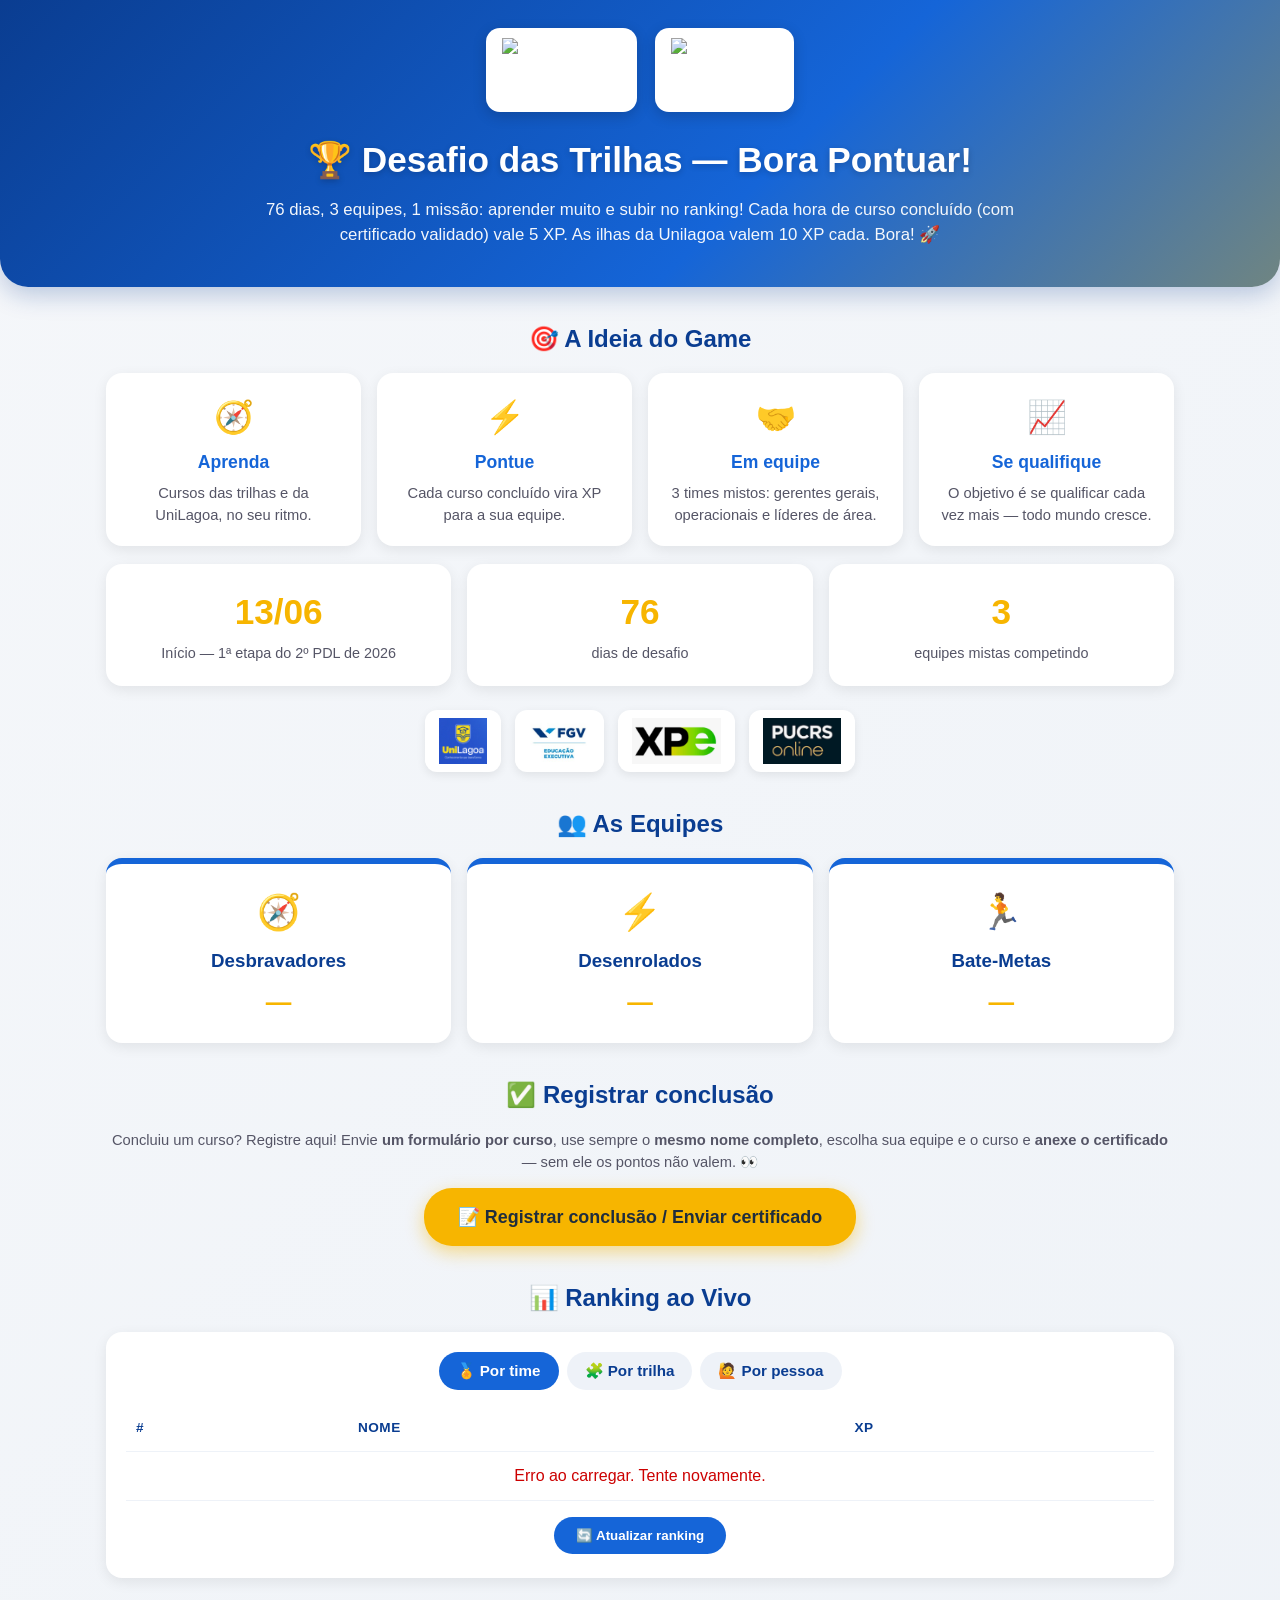
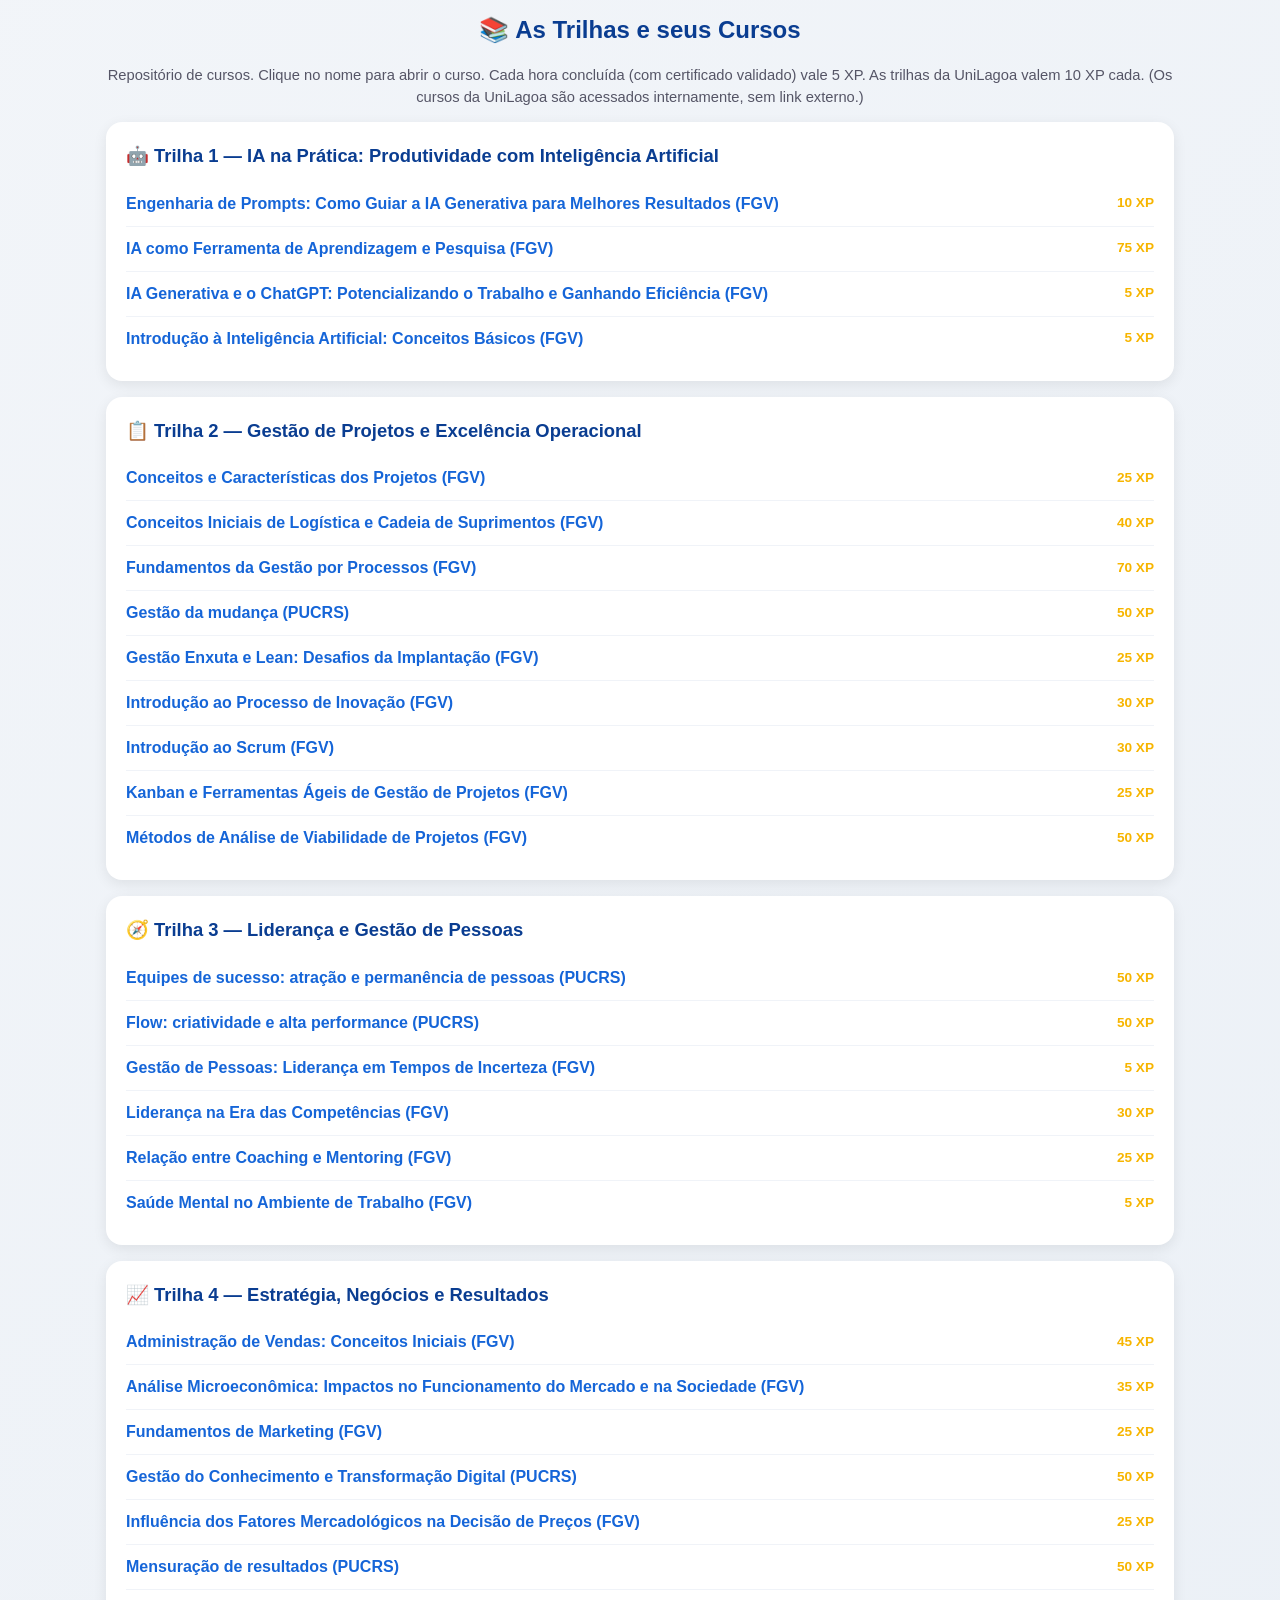
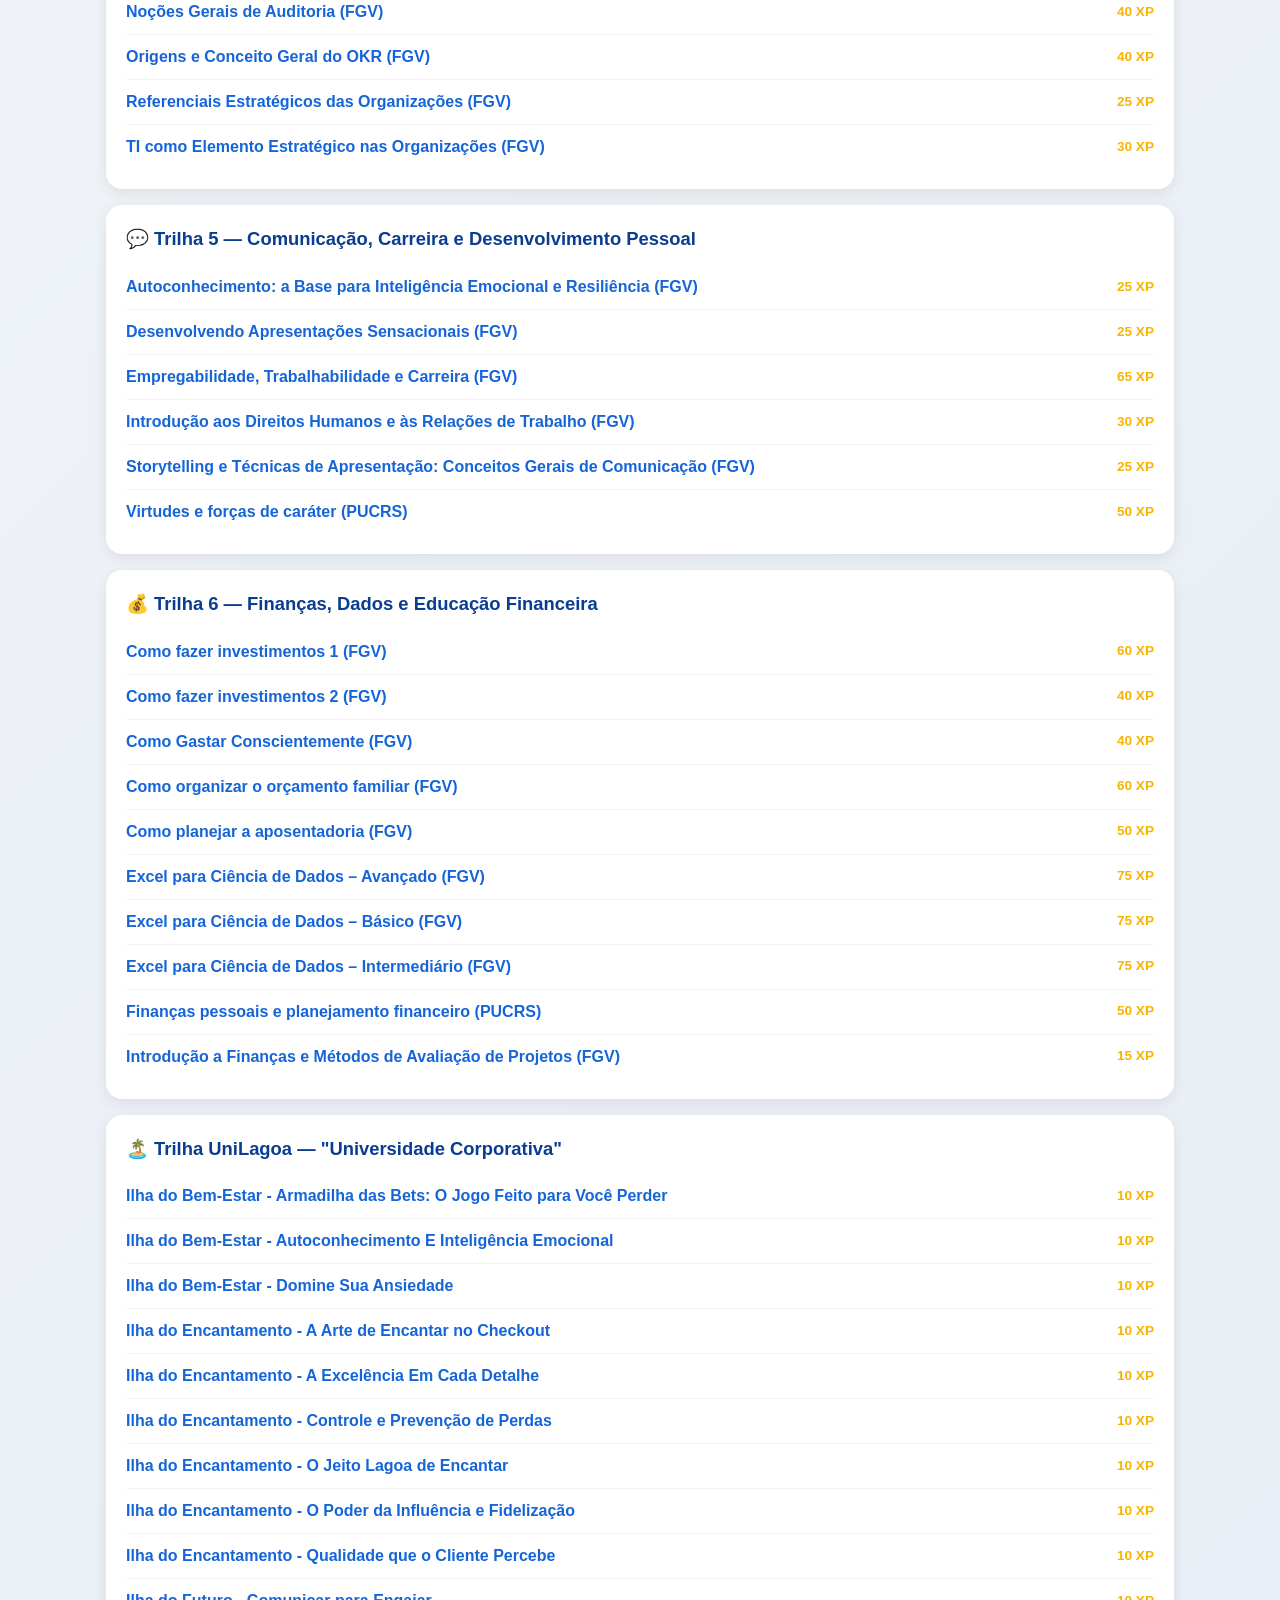
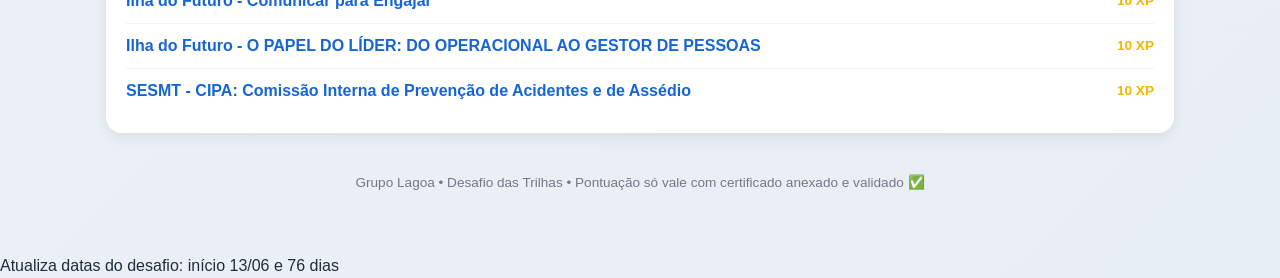
==== commit b05160c4: "Update Gamificacao_Trilhas.html" ====
--- a/Gamificacao_Trilhas.html
+++ b/Gamificacao_Trilhas.html
@@ -84,7 +84,7 @@
       </div>
       <div class="marcas">
         <div class="marca"><img src="logo-unilagoa.png" alt="UniLagoa"></div>
-        <div class="marca"><img src="logo-fgv.png" alt="FGV Educação Executiva"></div>
+        <div class="marca"><img src="logo-govbr.png" alt="FGV Educação Executiva"></div>
         <div class="marca"><img src="logo-xp-educacao.png" alt="XP Educação"></div>
         <div class="marca"><img src="logo-pucrs.png" alt="PUCRS online"></div>
       </div>
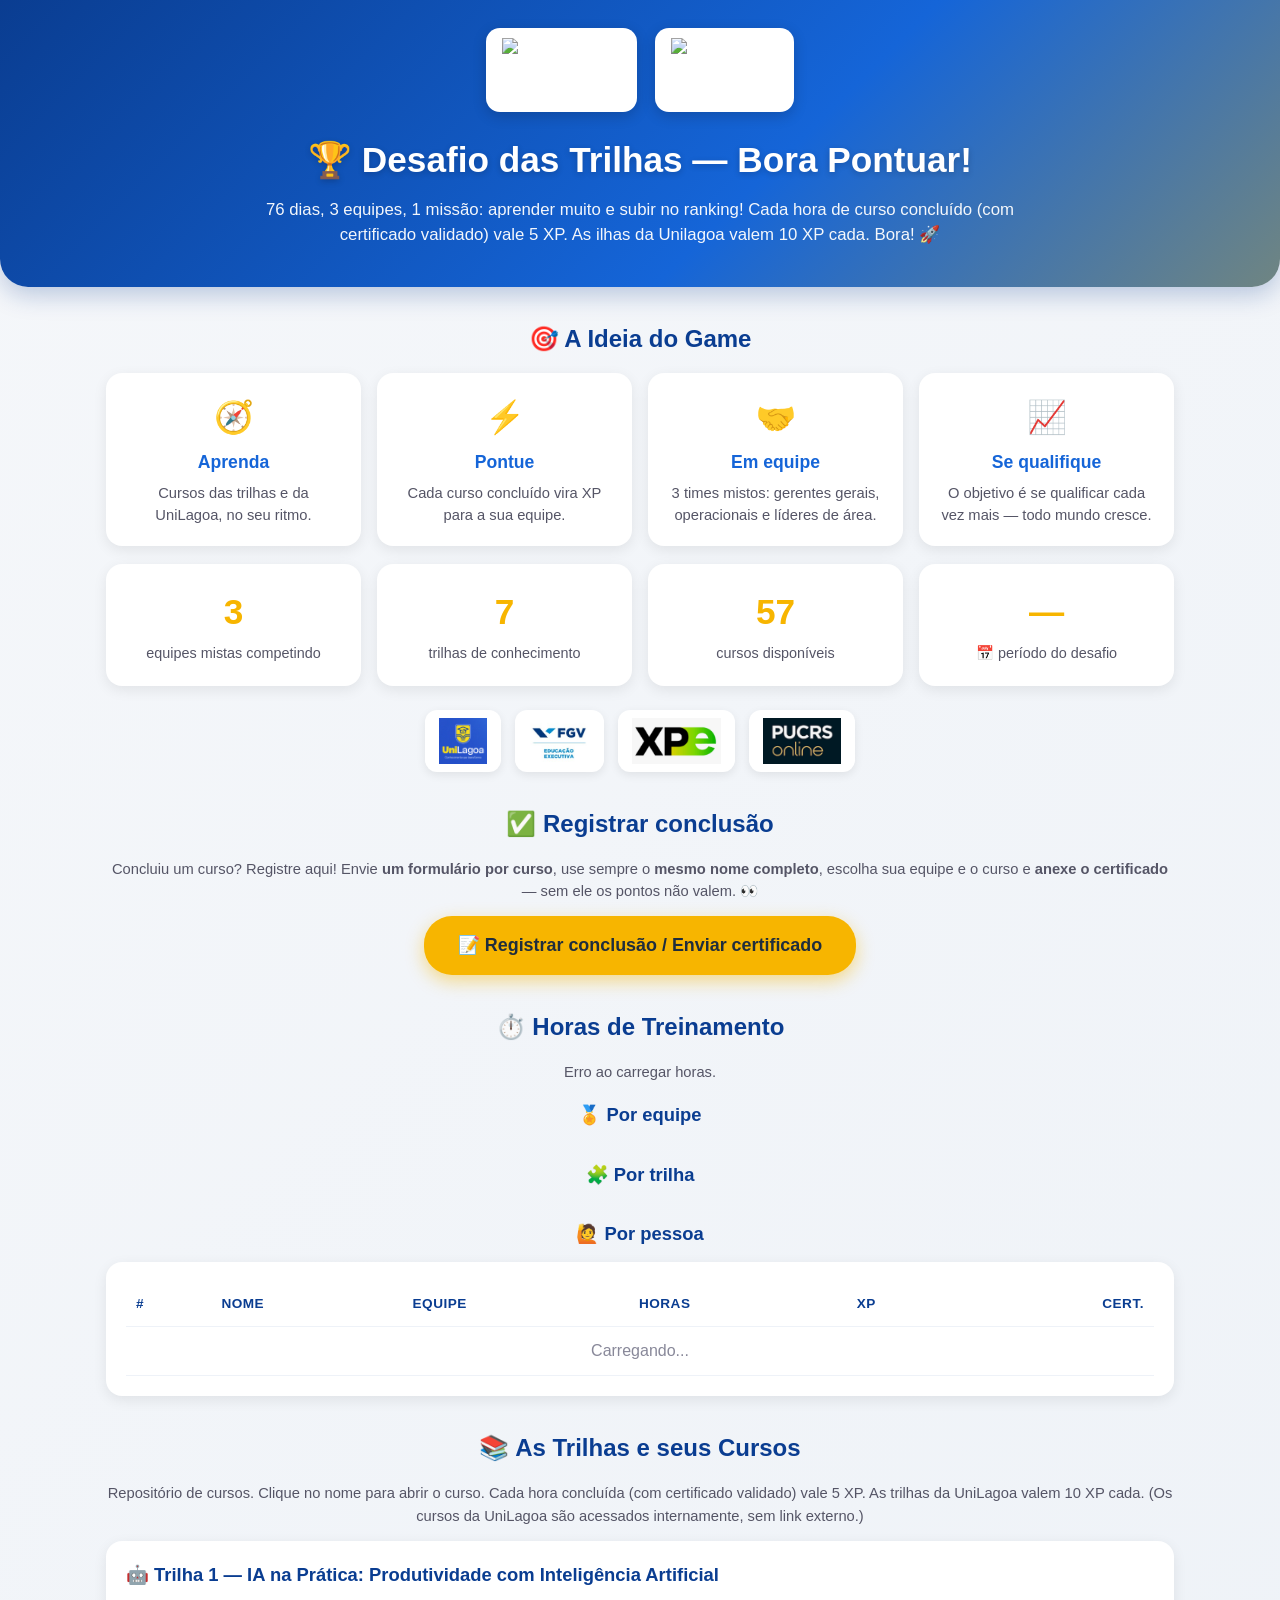
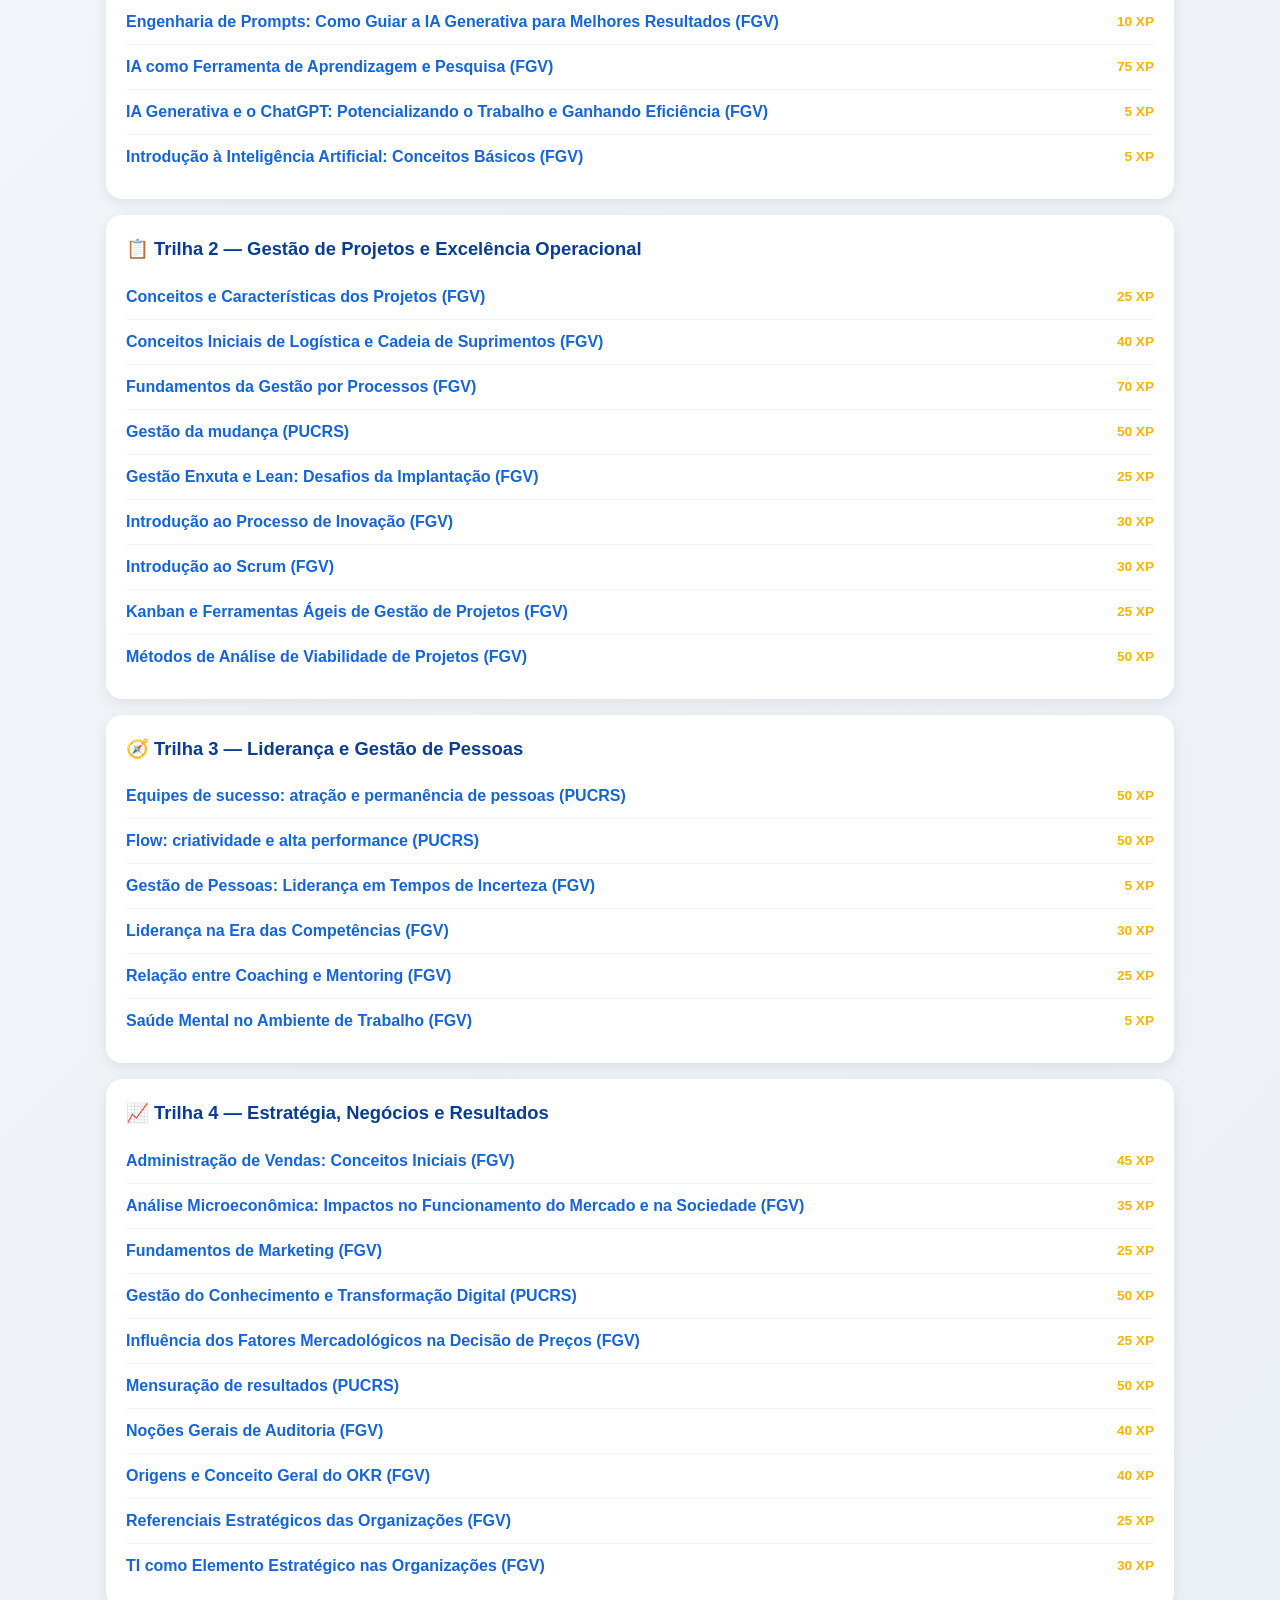
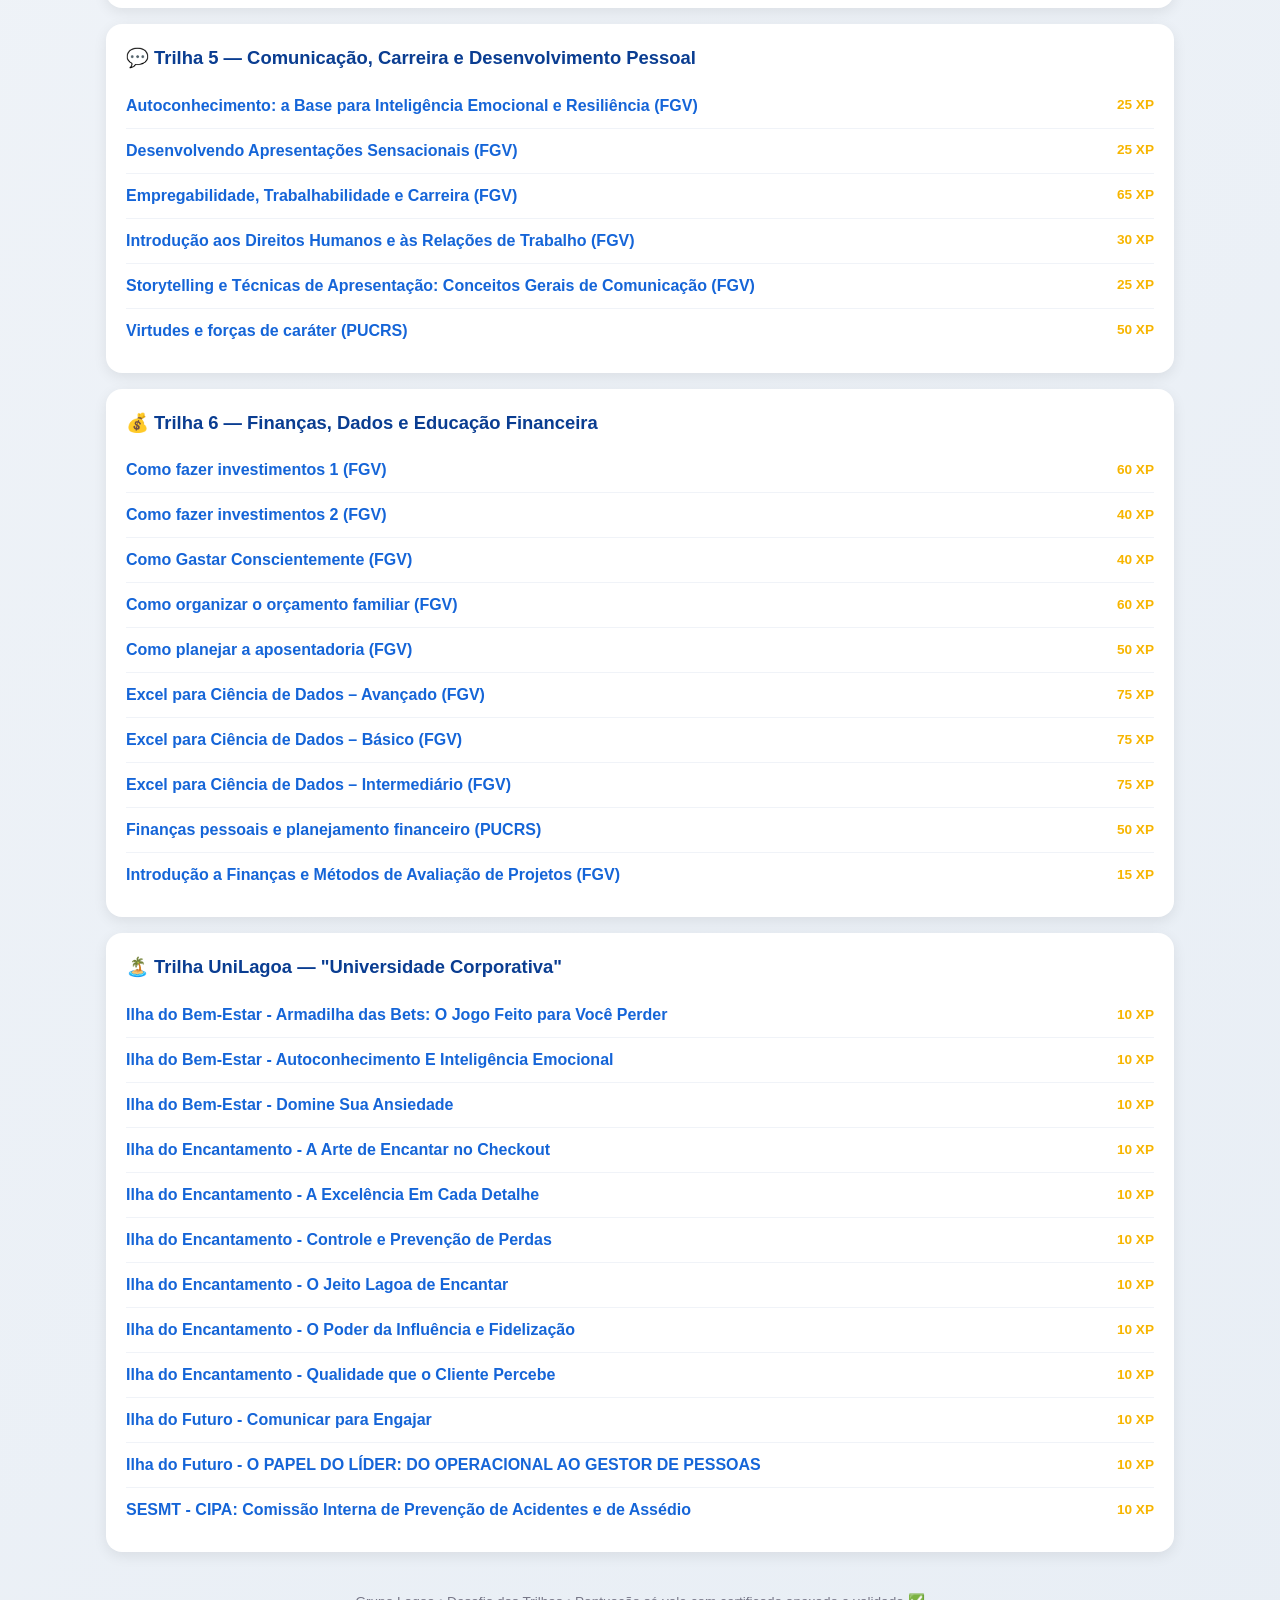
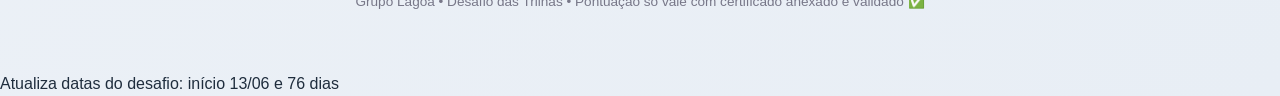
==== commit c1d59593: "Update Gamificacao_Trilhas.html" ====
--- a/Gamificacao_Trilhas.html
+++ b/Gamificacao_Trilhas.html
@@ -22,7 +22,7 @@
   .card .ico { font-size:2rem; }
   .card h3 { color:#1565d8; margin:8px 0 6px; font-size:1.1rem; }
   .card p { font-size:.92rem; color:#556; }
-  .nums { display:grid; grid-template-columns:repeat(3,1fr); gap:16px; text-align:center; }
+  .nums { display:grid; grid-template-columns:repeat(4,1fr); gap:16px; text-align:center; }
   .num { background:#fff; border-radius:16px; padding:22px 12px; box-shadow:0 4px 14px rgba(0,0,0,.08); }
   .num .big { font-size:2.2rem; font-weight:800; color:#f7b500; }
   .num .lbl { font-size:.9rem; color:#556; margin-top:4px; }
@@ -56,6 +56,28 @@
   footer { text-align:center; margin-top:40px; font-size:.85rem; color:#778; }
     .cta-form { display:block; width:max-content; max-width:90%; margin:8px auto 4px; background:#f7b500; color:#1f2d3d; text-decoration:none; padding:16px 34px; border-radius:28px; font-weight:800; font-size:1.12rem; text-align:center; box-shadow:0 6px 18px rgba(247,181,0,.45); transition:transform .15s; }
     .cta-form:hover { transform:translateY(-3px); }
+
+.hr-grid { display:grid; grid-template-columns:repeat(4,1fr); gap:12px; margin-bottom:18px; }
+.hr-trilha { background:#fff; border-radius:14px; padding:16px 12px; box-shadow:0 4px 14px rgba(0,0,0,.08); text-align:center; border-top:5px solid #1565d8; }
+.hr-trilha .nome { font-size:.8rem; color:#556; min-height:48px; display:flex; align-items:center; justify-content:center; line-height:1.25; }
+.hr-trilha .val { font-size:1.35rem; font-weight:800; color:#0a3d91; margin-top:6px; }
+.hr-trilha .hr-cert { font-size:.78rem; color:#1565d8; font-weight:600; margin-top:8px; padding-top:7px; border-top:1px solid #eef1f7; }
+.hr-total .hr-cert { color:#cfe0ff; border-top-color:rgba(255,255,255,.25); }
+.hr-total { background:linear-gradient(135deg,#0a3d91,#1565d8); border-top:none; }
+.hr-total .nome, .hr-total .val { color:#fff; }
+.hr-eq { background:#fff; border-radius:16px; padding:20px; text-align:center; box-shadow:0 4px 14px rgba(0,0,0,.08); border-top:6px solid #f7b500; }
+.hr-eq h4 { color:#0a3d91; margin:6px 0 12px; font-size:1.1rem; }
+.hr-eq .eq-lojas { font-size:.78rem; color:#556; margin:-6px 0 12px; line-height:1.3; }
+.hr-eq .horas { font-size:1.7rem; font-weight:800; color:#0a3d91; }
+.hr-eq .sub { font-size:.85rem; color:#556; margin-top:8px; line-height:1.6; }
+.hr-eq .sub b { color:#f7b500; }
+.hr-sub { color:#0a3d91; text-align:center; font-size:1.15rem; margin:18px 0 14px; }
+
+.num-destaque { border:2px solid #f7b500; box-shadow:0 6px 18px rgba(247,181,0,.25); }
+.num-destaque .big { color:#f7b500; }
+.pb-track { background:#eef2f8; border-radius:20px; height:26px; overflow:hidden; box-shadow:inset 0 1px 3px rgba(0,0,0,.08); }
+.pb-fill { background:linear-gradient(90deg,#1565d8,#0a3d91); color:#fff; height:100%; display:flex; align-items:center; justify-content:flex-end; padding-right:12px; font-size:.8rem; font-weight:700; border-radius:20px; min-width:34px; transition:width .6s; }
+.pb-lbl { text-align:center; font-size:.85rem; color:#556; margin-top:8px; }
 </style>
 </head>
 <body>
@@ -78,9 +100,10 @@
         <div class="card"><div class="ico">📈</div><h3>Se qualifique</h3><p>O objetivo é se qualificar cada vez mais — todo mundo cresce.</p></div>
       </div>
       <div class="nums" style="margin-top:18px">
-<div class="num"><div class="big">13/06</div><div class="lbl">Início — 1ª etapa do 2º PDL de 2026</div></div>
-<div class="num"><div class="big">76</div><div class="lbl">dias de desafio</div></div>
         <div class="num"><div class="big">3</div><div class="lbl">equipes mistas competindo</div></div>
+        <div class="num"><div class="big">7</div><div class="lbl">trilhas de conhecimento</div></div>
+        <div class="num"><div class="big">57</div><div class="lbl">cursos disponíveis</div></div>
+        <div class="num" id="prazo-box"><div class="big">—</div><div class="lbl">📅 período do desafio</div></div>
       </div>
       <div class="marcas">
         <div class="marca"><img src="logo-unilagoa.png" alt="UniLagoa"></div>
@@ -90,35 +113,25 @@
       </div>
     </section>
 
-    <section>
-      <h2>👥 As Equipes</h2>
-      <div class="equipes">
-        <div class="eq"><div class="ico">🧭</div><h3>Desbravadores</h3><div class="xp" id="card-Desbravadores">—</div></div>
-        <div class="eq"><div class="ico">⚡</div><h3>Desenrolados</h3><div class="xp" id="card-Desenrolados">—</div></div>
-        <div class="eq"><div class="ico">🏃</div><h3>Bate-Metas</h3><div class="xp" id="card-Bate-Metas">—</div></div>
-      </div>
-    </section>
-
-    <section>
+        <section>
       <h2>✅ Registrar conclusão</h2>
       <p class="obs">Concluiu um curso? Registre aqui! Envie <strong>um formulário por curso</strong>, use sempre o <strong>mesmo nome completo</strong>, escolha sua equipe e o curso e <strong>anexe o certificado</strong> — sem ele os pontos não valem. 👀</p>
       <a class="cta-form" href="https://forms.gle/tDDzeWEuLuFU9qqU9" target="_blank" rel="noopener">📝 Registrar conclusão / Enviar certificado</a>
     </section>
 
-    <section>
-      <h2>📊 Ranking ao Vivo</h2>
+    <section id="sec-horas">
+      <h2>⏱️ Horas de Treinamento</h2>
+      <p class="obs" id="hr-atu" style="margin-bottom:18px">Carregando dados...</p>
+      <h3 class="hr-sub">🏅 Por equipe</h3>
+      <div class="equipes" id="hr-equipes"></div>
+      <h3 class="hr-sub">🧩 Por trilha</h3>
+      <div class="hr-grid" id="hr-trilhas"></div>
+      <h3 class="hr-sub">🙋 Por pessoa</h3>
       <div class="rank-box">
-        <div class="tabs">
-          <button class="tab ativo" id="tab-time" onclick="trocarAba('time')">🏅 Por time</button>
-          <button class="tab" id="tab-trilha" onclick="trocarAba('trilha')">🧩 Por trilha</button>
-          <button class="tab" id="tab-pessoa" onclick="trocarAba('pessoa')">🙋 Por pessoa</button>
-        </div>
         <table>
-          <thead><tr><th>#</th><th>Nome</th><th class="xp">XP</th></tr></thead>
-          <tbody id="rank-corpo"><tr><td colspan="3" style="text-align:center;color:#889">Carregando ranking...</td></tr></tbody>
+          <thead><tr><th>#</th><th>Nome</th><th>Equipe</th><th>Horas</th><th class="xp">XP</th><th style="text-align:right">Cert.</th></tr></thead>
+          <tbody id="hr-pessoas"><tr><td colspan="6" style="text-align:center;color:#889">Carregando...</td></tr></tbody>
         </table>
-        <button class="atualizar" onclick="carregarRanking()">🔄 Atualizar ranking</button>
-        <div class="atu-info" id="atu-info"></div>
       </div>
     </section>
 
@@ -279,7 +292,66 @@
       });
   }
 
-  carregarRanking();
+  
+var CSV_HORAS_URL = 'https://docs.google.com/spreadsheets/d/e/2PACX-1vQiwYXj0Jb9aQinwIcXMT1aPHFlQ-cmGSJOCJIZ2g0jDuhggoAmFkW7iH0sUTA2928yH6ekq475VT_2/pub?gid=51640646&single=true&output=csv';
+
+function parseCSVHoras(text){
+  var rows=[], row=[], cell="", q=false;
+  for(var i=0;i<text.length;i++){ var ch=text[i];
+    if(q){ if(ch==='"'){ if(text[i+1]==='"'){cell+='"';i++;} else q=false; } else cell+=ch; }
+    else { if(ch==='"')q=true; else if(ch===','){row.push(cell);cell="";} else if(ch==='\n'){row.push(cell);rows.push(row);row=[];cell="";} else if(ch==='\r'){} else cell+=ch; }
+  }
+  row.push(cell); rows.push(row); return rows;
+}
+function findRowHoras(rows, txt){ for(var i=0;i<rows.length;i++){ if(String(rows[i][0]||"").toUpperCase().indexOf(txt)>=0) return i; } return -1; }
+function escHoras(s){ return String(s).replace(/[&<>]/g,function(c){return {'&':'&amp;','<':'&lt;','>':'&gt;'}[c];}); }
+
+function carregarHoras(){
+  fetch(CSV_HORAS_URL).then(function(r){return r.text();}).then(function(csv){
+    var rows = parseCSVHoras(csv);
+    var atuI = findRowHoras(rows,"ATUALIZADO");
+    var pendV = (function(){var p=findRowHoras(rows,"PENDENTE"); return p>=0?String(rows[p][1]||"").trim():"";})();
+    document.getElementById('hr-atu').innerHTML = (atuI>=0?("🕒 Atualizado em <b>"+escHoras(rows[atuI][1]||"")+"</b>"):"") + (pendV?(' &nbsp;•&nbsp; ⏳ <b>'+escHoras(pendV)+'</b> curso(s) pendente(s) de validação'):"");
+
+    var tI = findRowHoras(rows,"HORAS POR TRILHA");
+    var totI = findRowHoras(rows,"TOTAL GERAL");
+    var html="";
+    for(var i=tI+2;i<totI;i++){ var nome=String(rows[i][0]||"").trim(); var val=String(rows[i][1]||"").trim(); var cert=String(rows[i][2]||"").trim(); if(!nome) continue;
+      html += '<div class="hr-trilha"><div class="nome">'+escHoras(nome)+'</div><div class="val">'+escHoras(val)+'</div>'+(cert?('<div class="hr-cert">📜 '+escHoras(cert)+' certificados</div>'):'')+'</div>'; }
+    if(totI>=0){ var certTot=String(rows[totI][2]||"").trim(); html += '<div class="hr-trilha hr-total"><div class="nome">TOTAL GERAL</div><div class="val">'+escHoras(String(rows[totI][1]||"").trim())+'</div>'+(certTot?('<div class="hr-cert">📜 '+escHoras(certTot)+' certificados</div>'):'')+'</div>'; }
+    document.getElementById('hr-trilhas').innerHTML = html;
+
+    var eI = findRowHoras(rows,"POR EQUIPE");
+    var pzI = findRowHoras(rows,"PRAZO");
+    var icones={ "Bate-Metas":"🏃","Desbravadores":"🧭","Desenrolados":"⚡" };
+    var lojas = {"Desbravadores":"Atacadão Lag + todo o time de Prevenção de Perdas","Desenrolados":"Lojas de número PAR do Super Lagoa","Bate-Metas":"Lojas de número ÍMPAR do Grupo Lagoa"};
+    var eh="";
+    for(var j=eI+2;j<pzI;j++){ var en=String(rows[j][0]||"").replace(/[^A-Za-zÀ-ÿ\- ]/g,"").trim(); var eHoras=String(rows[j][1]||"").trim(); if(!en) continue;
+      var xp=String(rows[j][2]||"").trim(), xph=String(rows[j][3]||"").trim(), cert=String(rows[j][4]||"").trim();
+      var ic=icones[en]||"🏅";
+      var lj = lojas[en]||"";
+      eh += '<div class="hr-eq"><div class="ico">'+ic+'</div><h4>'+escHoras(en)+'</h4>'+(lj?('<div class="eq-lojas">'+lj+'</div>'):'')+'<div class="xpbig">'+escHoras(xp)+' XP</div><div class="sub">⏱️ <b>'+escHoras(eHoras)+'</b> horas &nbsp;•&nbsp; '+escHoras(xph)+' XP/hora<br>📜 '+escHoras(cert)+' certificados</div></div>'; }
+    document.getElementById('hr-equipes').innerHTML = eh;
+
+    var ppI = findRowHoras(rows,"POR PESSOA");
+    var getP=function(label){ for(var k=pzI+1;k<ppI;k++){ if(String(rows[k][0]||"").toUpperCase().indexOf(label)>=0) return String(rows[k][1]||"").trim(); } return ""; };
+    var dias=getP("DIAS FALTANTES"), ini=getP("INÍCIO")||getP("INICIO"), fim=getP("TÉRMINO")||getP("TERMINO");
+    var durTxt = getP("DURA"); var durN = parseInt(String(durTxt).replace(/\D/g,""),10)||76;
+    var diasN = parseInt(String(dias).replace(/\D/g,""),10)||0;
+    var passados = Math.max(0, durN - diasN); var pct = durN>0 ? Math.min(100, Math.round(passados/durN*100)) : 0;
+    var pbox = document.getElementById('prazo-box');
+    if(pbox){ pbox.innerHTML = '<div class="big" style="font-size:1.25rem;line-height:1.2">'+escHoras(ini)+' <span style="color:#1565d8">→</span> '+escHoras(fim)+'</div><div class="lbl">📅 período do desafio</div><div class="pb-track" style="margin-top:10px;height:18px"><div class="pb-fill" style="width:'+pct+'%;font-size:.72rem;padding-right:8px">'+pct+'%</div></div><div class="pb-lbl" style="font-size:.72rem;margin-top:4px">'+passados+' de '+durN+' dias percorridos</div>'; }
+
+    var ph="", rank=0;
+    for(var m=ppI+2;m<rows.length;m++){ var pn=String(rows[m][0]||"").trim(); if(!pn) continue;
+      rank++; var peq=String(rows[m][1]||"").trim(), ph2=String(rows[m][2]||"").trim(), pxp=String(rows[m][3]||"").trim(), pcert=String(rows[m][4]||"").trim();
+      var med = rank===1?"🥇":rank===2?"🥈":rank===3?"🥉":rank;
+      ph += '<tr><td>'+med+'</td><td>'+escHoras(pn)+'</td><td>'+escHoras(peq)+'</td><td>'+escHoras(ph2)+'</td><td class="xp">'+escHoras(pxp)+'</td><td style="text-align:right">'+escHoras(pcert)+'</td></tr>'; }
+    document.getElementById('hr-pessoas').innerHTML = ph || '<tr><td colspan="6" style="text-align:center;color:#889">Sem dados.</td></tr>';
+  }).catch(function(e){ document.getElementById('hr-atu').textContent = "Erro ao carregar horas."; });
+}
+carregarHoras();
+
 </script>
 </body>
 </html>
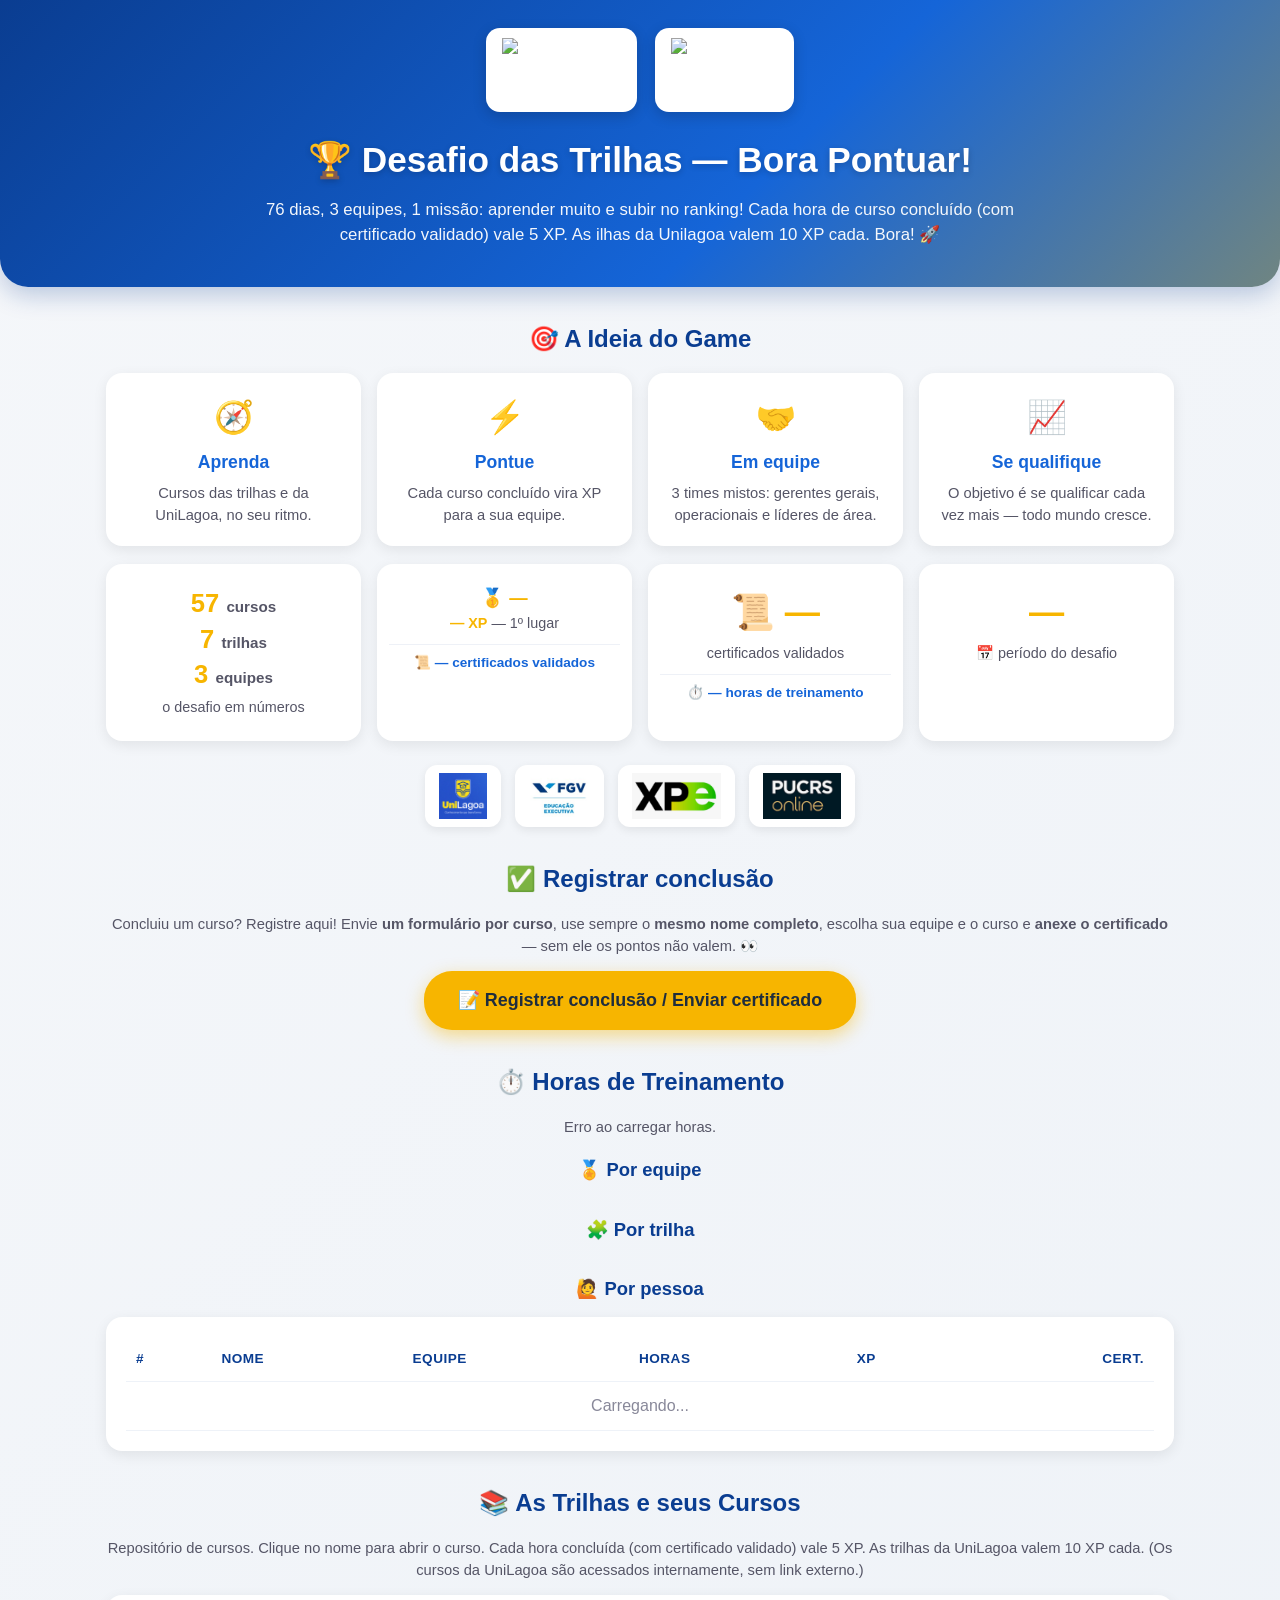
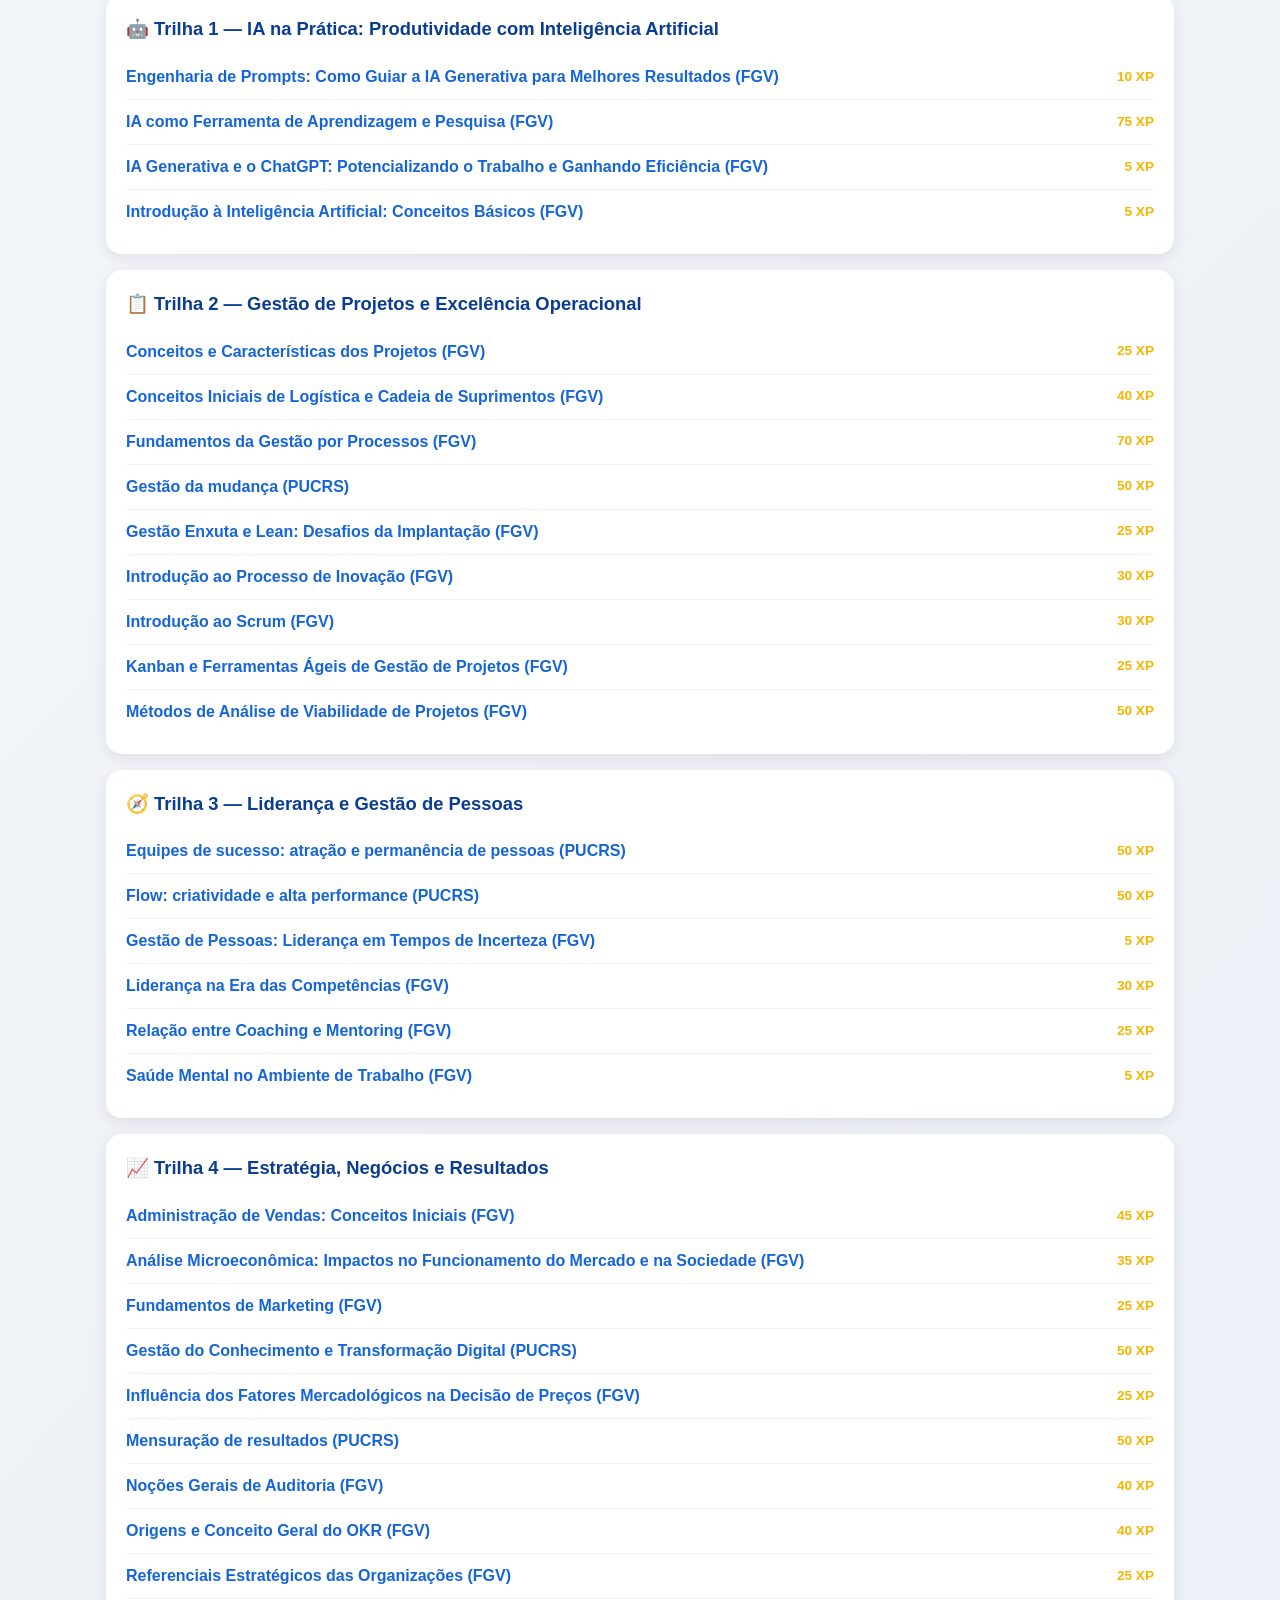
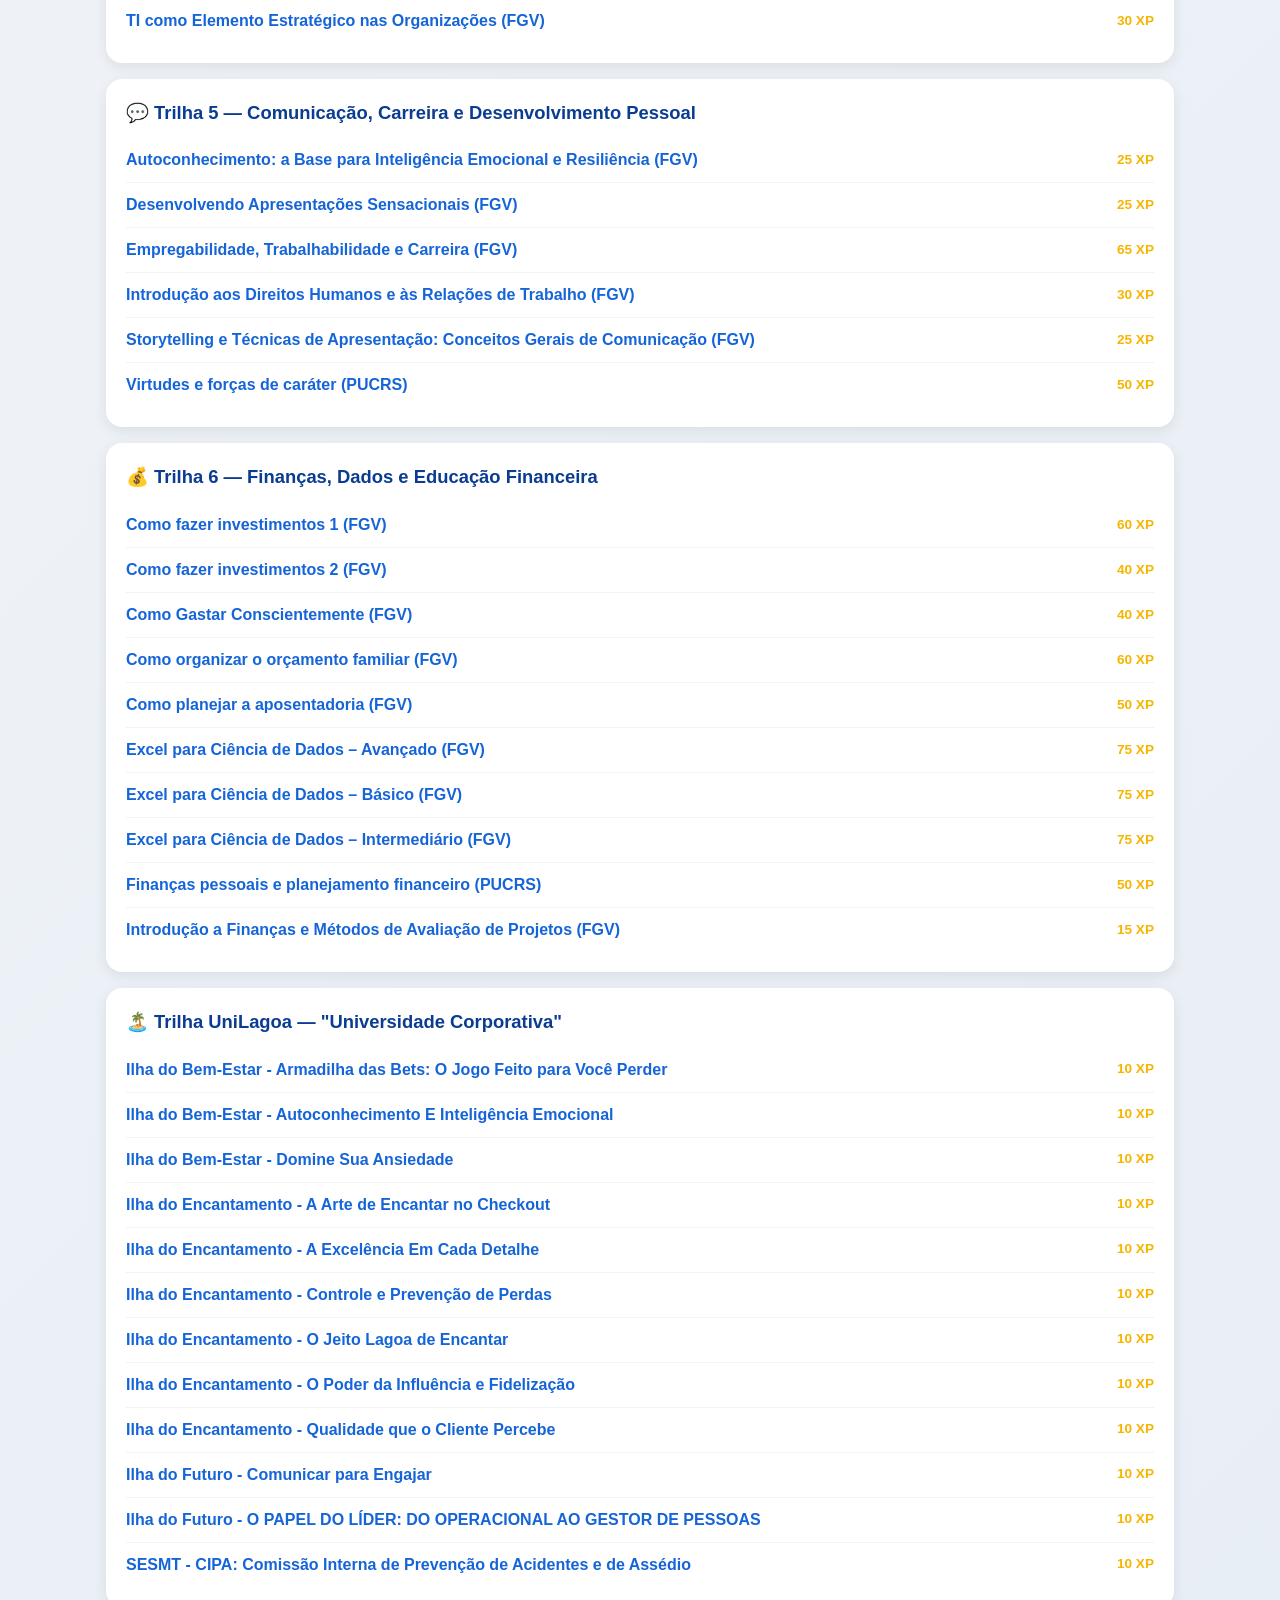
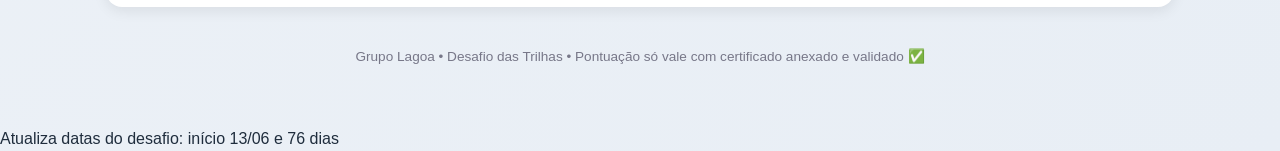
==== commit 6970b195: "Ajusta caixinha 5 (ordem decrescente) e caixinha 7 (destaque em certificados)" ====
--- a/Gamificacao_Trilhas.html
+++ b/Gamificacao_Trilhas.html
@@ -100,9 +100,20 @@
         <div class="card"><div class="ico">📈</div><h3>Se qualifique</h3><p>O objetivo é se qualificar cada vez mais — todo mundo cresce.</p></div>
       </div>
       <div class="nums" style="margin-top:18px">
-        <div class="num"><div class="big">3</div><div class="lbl">equipes mistas competindo</div></div>
-        <div class="num"><div class="big">7</div><div class="lbl">trilhas de conhecimento</div></div>
-        <div class="num"><div class="big">57</div><div class="lbl">cursos disponíveis</div></div>
+        <div class="num">
+          <div class="big" style="font-size:1.6rem;line-height:1.4">57 <span style="font-size:.95rem;font-weight:600;color:#556">cursos</span><br>7 <span style="font-size:.95rem;font-weight:600;color:#556">trilhas</span><br>3 <span style="font-size:.95rem;font-weight:600;color:#556">equipes</span></div>
+          <div class="lbl">o desafio em números</div>
+        </div>
+        <div class="num" id="box-top-xp">
+          <div class="big" style="font-size:1.15rem;line-height:1.25">—</div>
+          <div class="lbl">1º lugar em XP</div>
+          <div class="num-cert" style="margin-top:10px;padding-top:8px;border-top:1px solid #eef1f7;font-size:.85rem;color:#1565d8;font-weight:600">📜 — certificados validados</div>
+        </div>
+        <div class="num" id="box-horas">
+          <div class="big" id="horas-cert-big">📜 —</div>
+          <div class="lbl">certificados validados</div>
+          <div class="num-cert" id="horas-sub" style="margin-top:10px;padding-top:8px;border-top:1px solid #eef1f7;font-size:.85rem;color:#1565d8;font-weight:600">⏱️ — horas de treinamento</div>
+        </div>
         <div class="num" id="prazo-box"><div class="big">—</div><div class="lbl">📅 período do desafio</div></div>
       </div>
       <div class="marcas">
@@ -353,6 +364,47 @@
 carregarHoras();
 
 </script>
+<script>
+(function(){
+  function preencherCaixinhas(){
+    try{
+      var t = document.querySelector(".rank-box table");
+      var primeiro = null;
+      if(t){
+        var trs = t.querySelectorAll("tr");
+        if(trs.length > 1){
+          var c = trs[1].children;
+          primeiro = { nome:(c[1]||{}).textContent||"", xp:(c[4]||{}).textContent||"", cert:(c[5]||{}).textContent||"" };
+        }
+      }
+      var totalBox = document.querySelector(".hr-total");
+      var horas = "—", certTotal = "—";
+      if(totalBox){
+        var tx = totalBox.innerText || "";
+        var mh = tx.match(/(\d+:\d{2}:\d{2})/); if(mh) horas = mh[1];
+        var mc = tx.match(/\uD83D\uDCDC\s*(\d+)/); if(mc) certTotal = mc[1];
+      }
+      var boxXp = document.getElementById("box-top-xp");
+      if(boxXp && primeiro){
+        boxXp.querySelector(".big").innerHTML = "\uD83E\uDD47 " + (primeiro.nome.trim()||"—");
+        boxXp.querySelector(".lbl").innerHTML = "<b style=\"color:#f7b500\">" + (primeiro.xp.trim()||"—") + " XP</b> — 1\u00BA lugar";
+        boxXp.querySelector(".num-cert").innerHTML = "\uD83D\uDCDC " + (primeiro.cert.trim()||"—") + " certificados validados";
+      }
+      var boxH = document.getElementById("box-horas");
+      if(boxH){
+        boxH.querySelector(".big").innerHTML = "\uD83D\uDCDC " + certTotal;
+        boxH.querySelector(".num-cert").innerHTML = "\u23F1\uFE0F " + horas + " horas de treinamento";
+      }
+      return (primeiro && primeiro.nome.trim()) && horas !== "—";
+    }catch(e){ return false; }
+  }
+  var tentativas = 0;
+  var iv = setInterval(function(){
+    tentativas++;
+    if(preencherCaixinhas() || tentativas > 40){ clearInterval(iv); }
+  }, 800);
+})();
+</script>
 </body>
 </html>
 Atualiza datas do desafio: início 13/06 e 76 dias
